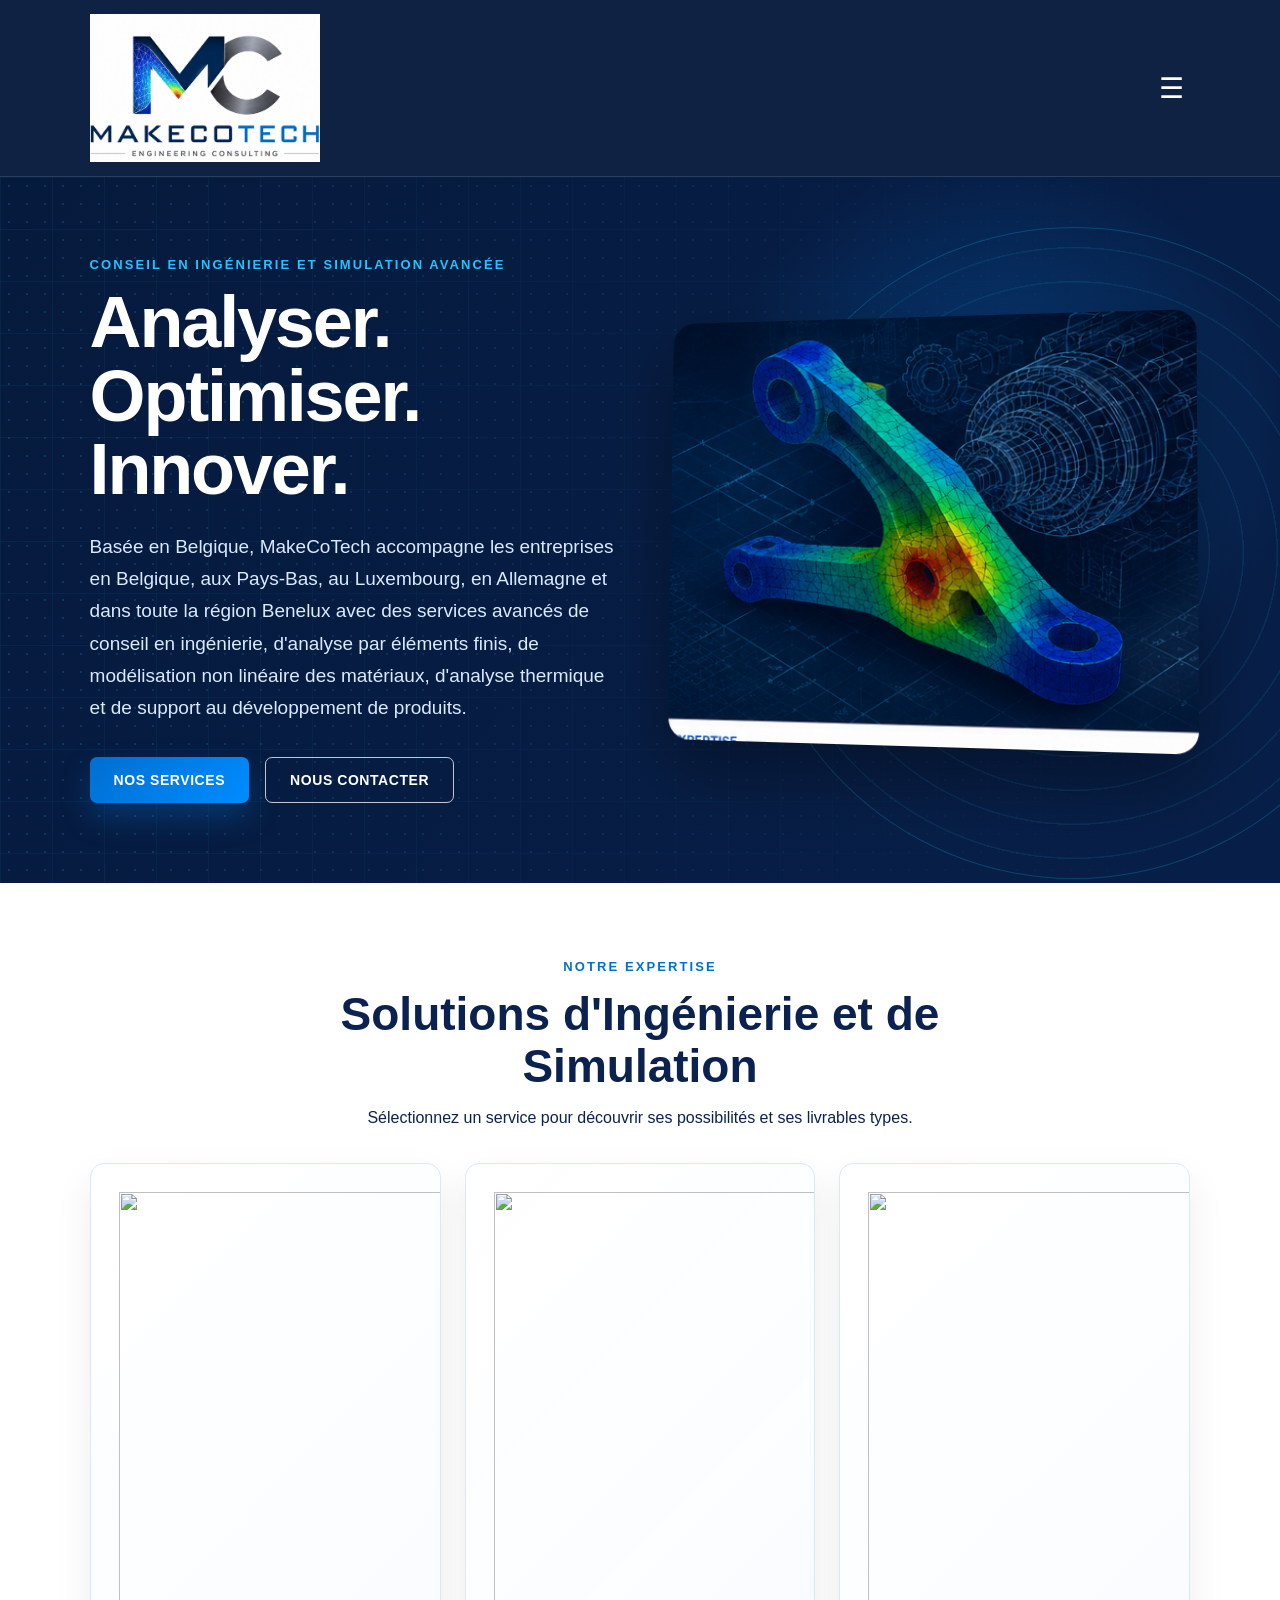
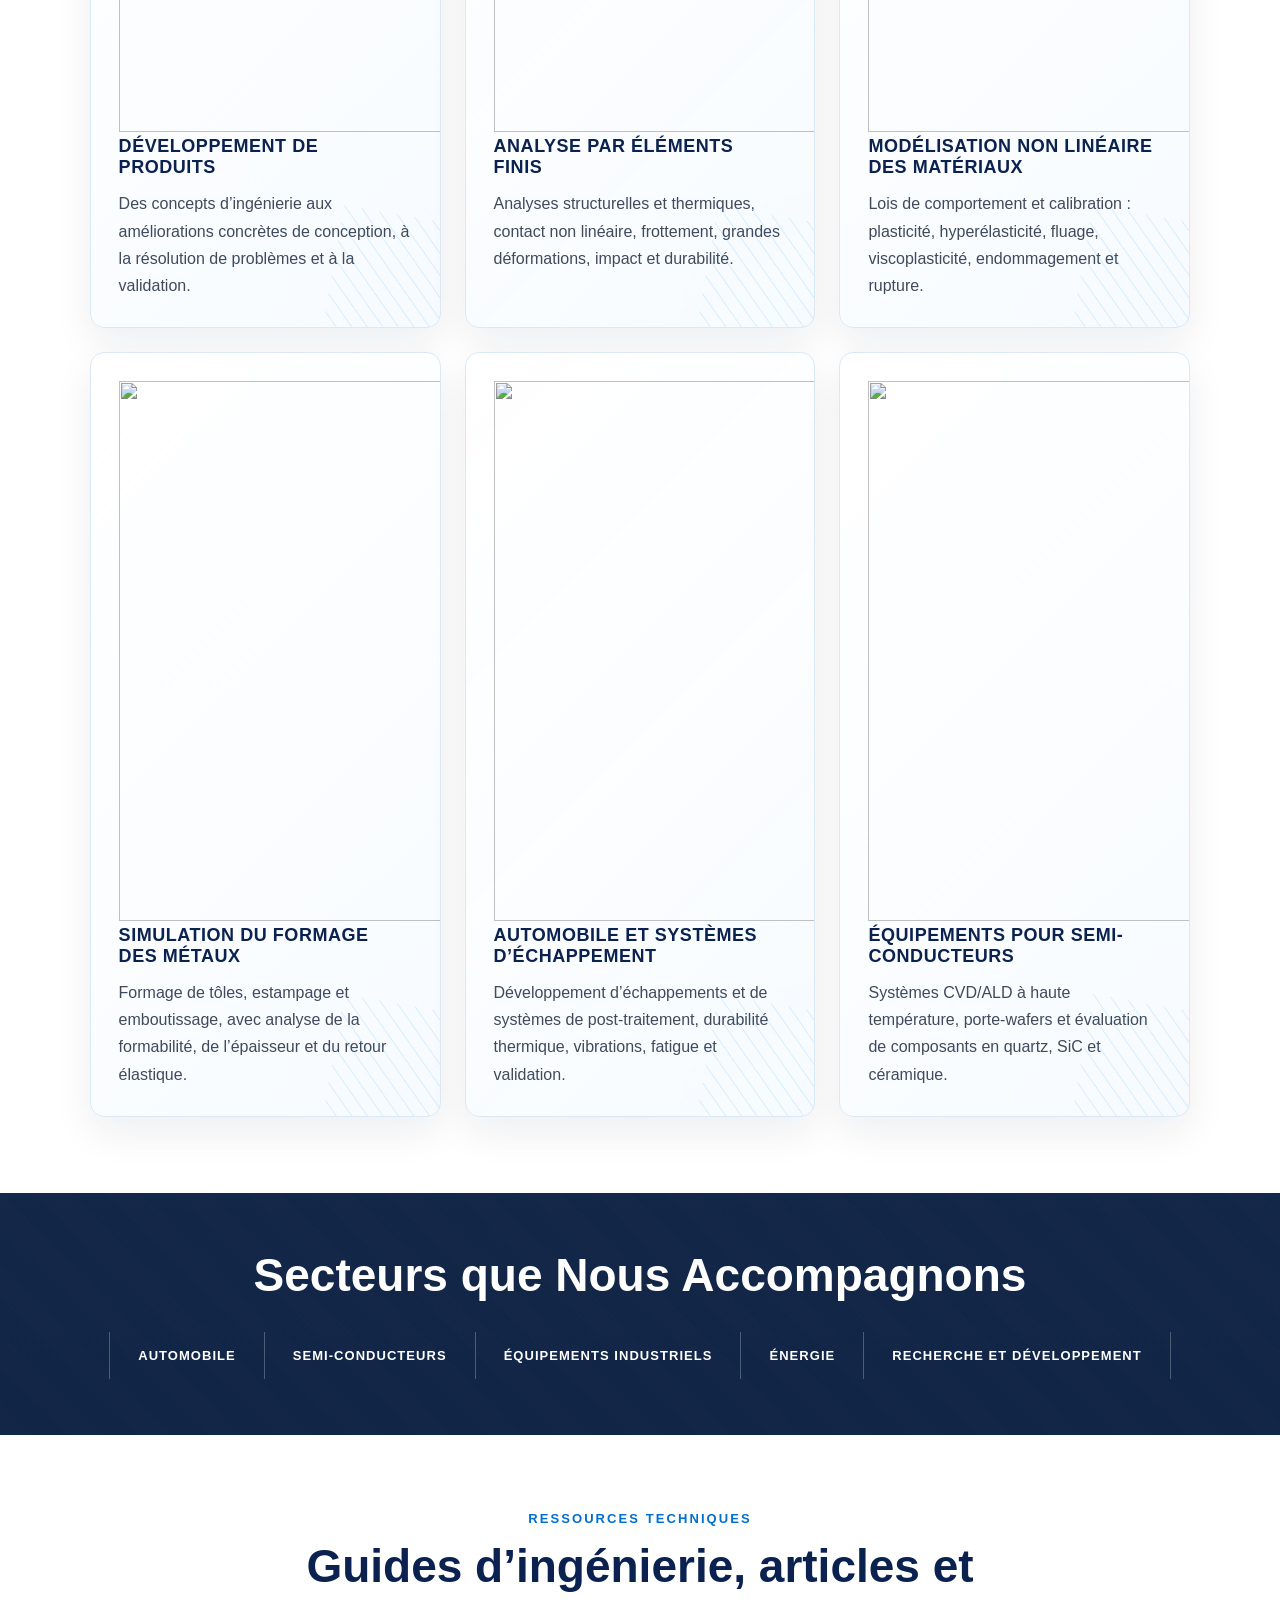
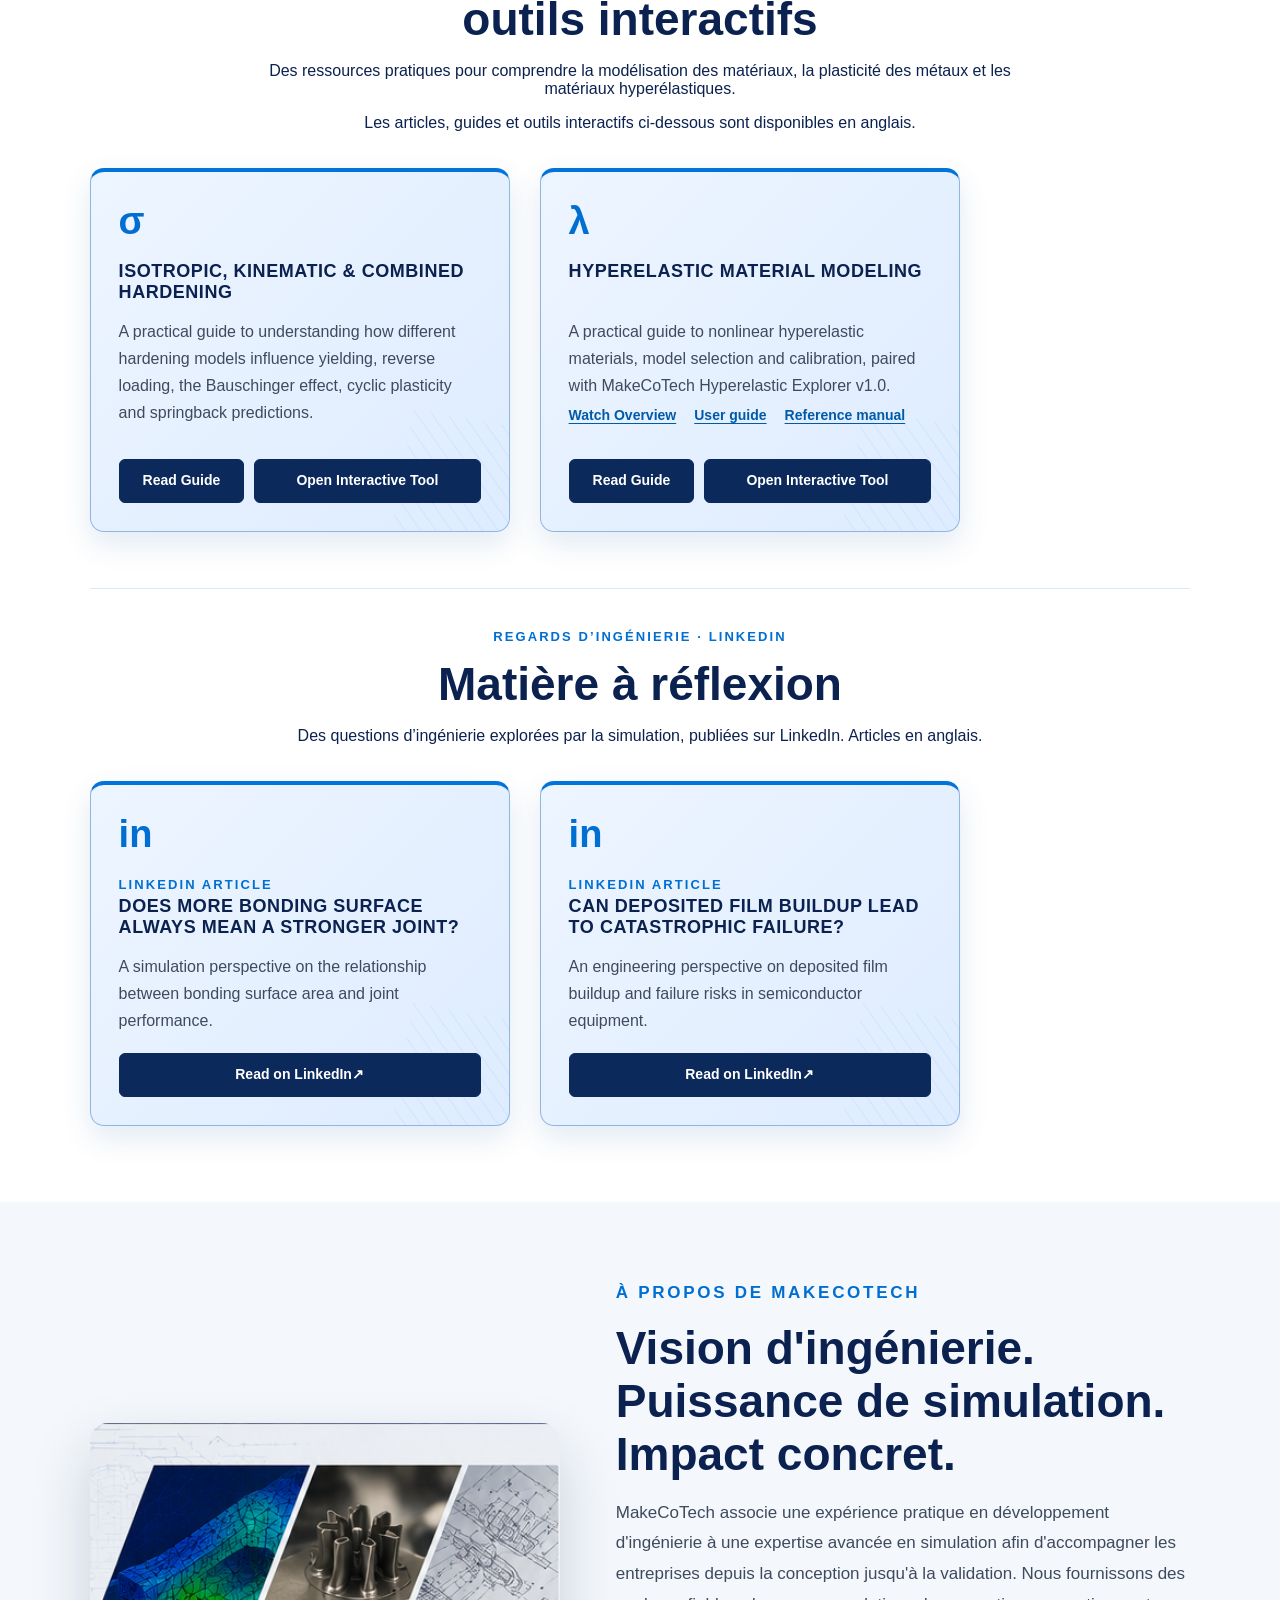
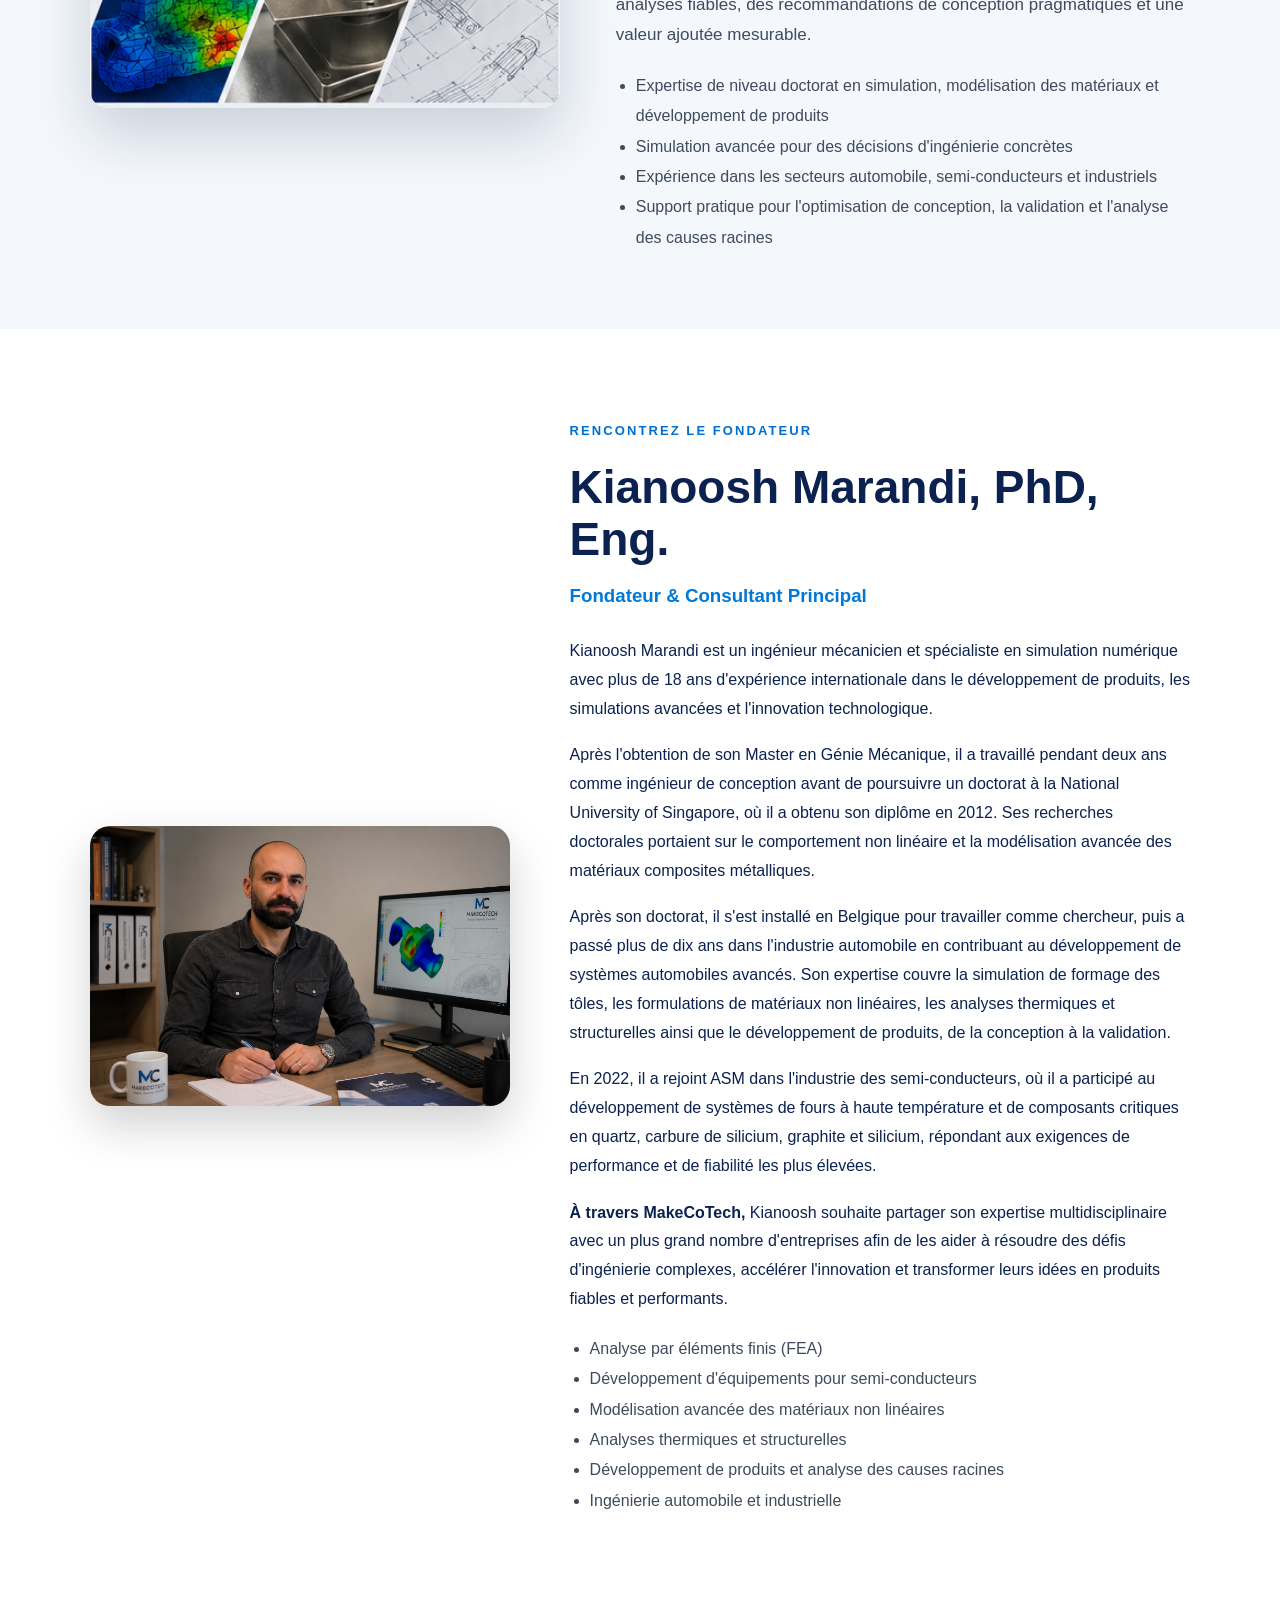
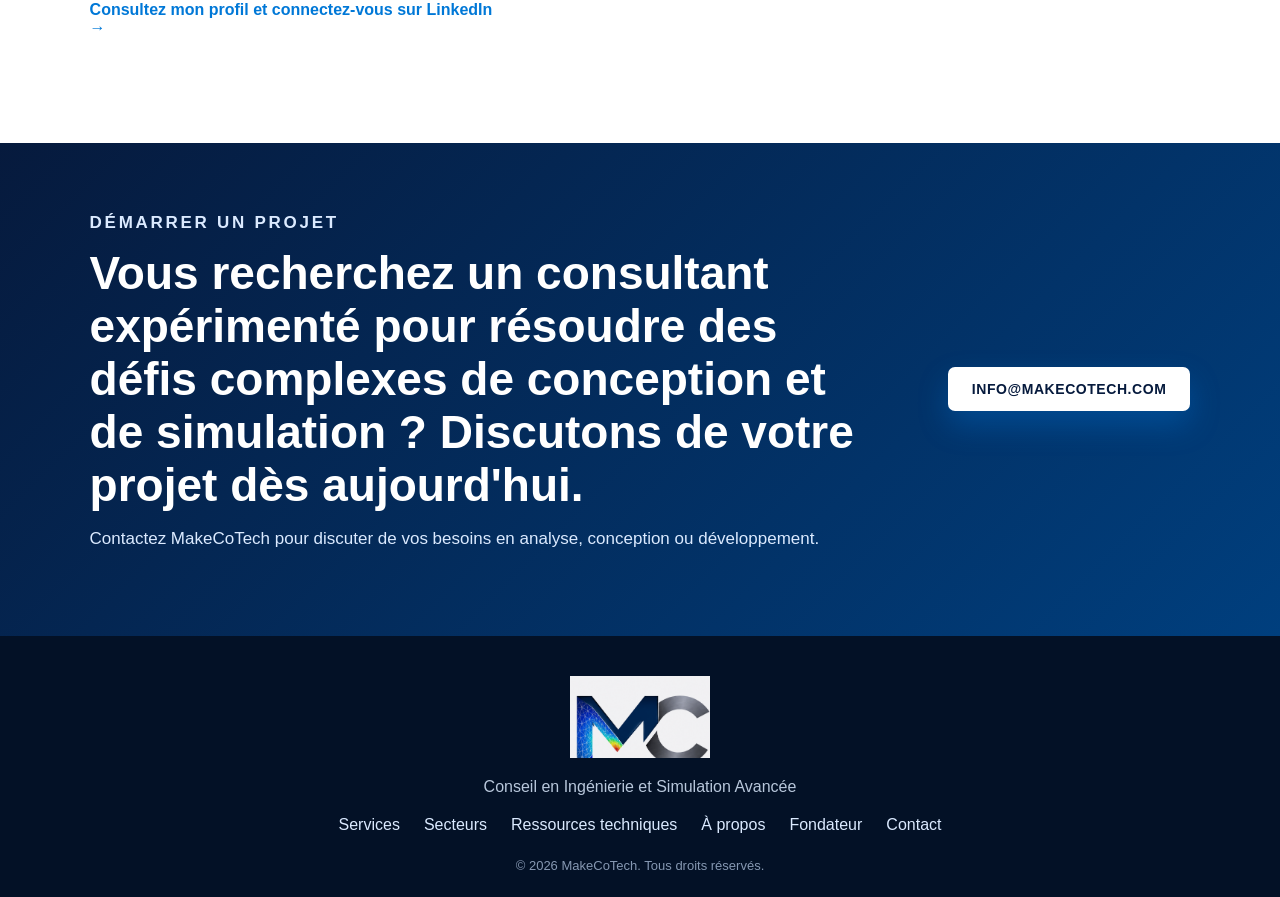
==== fr/index.html @ f218cc05 "Update print statement from 'Hello' to 'Goodbye'" ====
<!DOCTYPE html>
<html lang="fr">
<head>
<!-- Google tag (gtag.js) -->
<script async src="https://www.googletagmanager.com/gtag/js?id=G-91WPDSWXXL"></script>
<script>
  window.dataLayer = window.dataLayer || [];
  function gtag(){dataLayer.push(arguments);}
  gtag('js', new Date());

  gtag('config', 'G-91WPDSWXXL');
</script>  
<meta charset="utf-8"/>
<meta content="width=device-width, initial-scale=1.0" name="viewport"/>
<title>MakeCoTech | Conseil en Ingénierie et Simulation Avancée</title>
<meta content="MakeCoTech fournit des services de conseil en ingénierie, d'analyse par éléments finis, de modélisation non linéaire des matériaux, de simulation de formage des métaux, de développement de systèmes automobiles et d'ingénierie d'équipements pour semi-conducteurs." name="description"/>
<link href="../style.css?v=20261001-services1" rel="stylesheet"/>
<link rel="canonical" href="https://www.makecotech.com/fr/"/>
<link rel="alternate" hreflang="en" href="https://www.makecotech.com/"/>
<link rel="alternate" hreflang="fr" href="https://www.makecotech.com/fr/"/>
<link rel="alternate" hreflang="x-default" href="https://www.makecotech.com/"/>
<style>
/* Keep the longer French navigation comfortable on smaller screens. */
@media (max-width: 1280px) {
  .menu-toggle { display: block; }
  .nav {
    display: none;
    position: absolute;
    left: 0;
    right: 0;
    top: 100%;
    padding: 20px 7%;
    flex-direction: column;
    align-items: flex-start;
    background: var(--navy);
  }
  .nav.open { display: flex; }
}
</style>
<script defer src="../assets/js/service-cards.js"></script>
</head>

<body>
<header class="site-header">
<a aria-label="Accueil MakeCoTech" class="brand" href="#home">
<img alt="Logo MakeCoTech" src="../makecotech_logo.png"/>
</a>

<button aria-label="Ouvrir le menu" class="menu-toggle">☰</button>

<nav class="nav">
<a href="#home">Accueil</a>
<a href="#services">Services</a>
<a href="#industries">Secteurs</a>
<a href="#resources">Ressources techniques</a>
   
<a href="#about">À propos</a>
<a href="#fondateur">Fondateur</a>
<a href="#contact">Contact</a>

<select class="language-switcher" onchange="window.location.href=this.value">
<option value="/">BE-EN</option>
<option value="/fr/" selected>BE-FR</option>
</select>
</nav>
</header>

<main id="home">
<section class="hero">
<div class="hero-grid">
<div class="hero-text">
<p class="eyebrow">Conseil en Ingénierie et Simulation Avancée</p>
<h1>Analyser. Optimiser. Innover.</h1>

<p class="lead">
Basée en Belgique, MakeCoTech accompagne les entreprises en Belgique,
aux Pays-Bas, au Luxembourg, en Allemagne et dans toute la région
Benelux avec des services avancés de conseil en ingénierie,
d'analyse par éléments finis, de modélisation non linéaire des
matériaux, d'analyse thermique et de support au développement de produits.
</p>

<div class="hero-actions">
<a class="btn primary" href="#services">Nos Services</a>
<a class="btn secondary" href="#contact">Nous Contacter</a>
</div>
</div>

<div aria-hidden="true" class="hero-visual">
<img alt="Visualisation de simulation par éléments finis" src="../hero_simulation.png"/>
</div>
</div>
</section>

<section class="section services" id="services">
<div class="section-title">
<p class="eyebrow blue">Notre Expertise</p>
<h2>Solutions d'Ingénierie et de Simulation</h2>
<p class="service-section-intro">Sélectionnez un service pour découvrir ses possibilités et ses livrables types.</p>
</div>

<div class="cards">
<article class="card service-card">
<div class="service-card-media"><img src="../assets/services/product.webp" alt="" width="960" height="540" loading="lazy" decoding="async"/></div>
<h3>Développement de produits</h3>
<p>Des concepts d’ingénierie aux améliorations concrètes de conception, à la résolution de problèmes et à la validation.</p>
<button class="service-details-trigger" type="button" aria-haspopup="dialog" aria-controls="service-product-details" aria-label="En savoir plus: Développement de produits" data-service-dialog="service-product-details" hidden>En savoir plus <span aria-hidden="true">↗</span></button>
</article>

<article class="card service-card">
<div class="service-card-media"><img src="../assets/services/fea.webp" alt="" width="960" height="540" loading="lazy" decoding="async"/></div>
<h3>Analyse par éléments finis</h3>
<p>Analyses structurelles et thermiques, contact non linéaire, frottement, grandes déformations, impact et durabilité.</p>
<button class="service-details-trigger" type="button" aria-haspopup="dialog" aria-controls="service-fea-details" aria-label="En savoir plus: Analyse par éléments finis" data-service-dialog="service-fea-details" hidden>En savoir plus <span aria-hidden="true">↗</span></button>
</article>

<article class="card service-card">
<div class="service-card-media"><img src="../assets/services/materials.webp" alt="" width="960" height="540" loading="lazy" decoding="async"/></div>
<h3>Modélisation non linéaire des matériaux</h3>
<p>Lois de comportement et calibration : plasticité, hyperélasticité, fluage, viscoplasticité, endommagement et rupture.</p>
<button class="service-details-trigger" type="button" aria-haspopup="dialog" aria-controls="service-materials-details" aria-label="En savoir plus: Modélisation non linéaire des matériaux" data-service-dialog="service-materials-details" hidden>En savoir plus <span aria-hidden="true">↗</span></button>
</article>

<article class="card service-card">
<div class="service-card-media"><img src="../assets/services/forming.webp" alt="" width="960" height="540" loading="lazy" decoding="async"/></div>
<h3>Simulation du formage des métaux</h3>
<p>Formage de tôles, estampage et emboutissage, avec analyse de la formabilité, de l’épaisseur et du retour élastique.</p>
<button class="service-details-trigger" type="button" aria-haspopup="dialog" aria-controls="service-forming-details" aria-label="En savoir plus: Simulation du formage des métaux" data-service-dialog="service-forming-details" hidden>En savoir plus <span aria-hidden="true">↗</span></button>
</article>

<article class="card service-card">
<div class="service-card-media"><img src="../assets/services/automotive.webp" alt="" width="960" height="540" loading="lazy" decoding="async"/></div>
<h3>Automobile et systèmes d’échappement</h3>
<p>Développement d’échappements et de systèmes de post-traitement, durabilité thermique, vibrations, fatigue et validation.</p>
<button class="service-details-trigger" type="button" aria-haspopup="dialog" aria-controls="service-automotive-details" aria-label="En savoir plus: Automobile et systèmes d’échappement" data-service-dialog="service-automotive-details" hidden>En savoir plus <span aria-hidden="true">↗</span></button>
</article>

<article class="card service-card">
<div class="service-card-media"><img src="../assets/services/semiconductor.webp" alt="" width="960" height="540" loading="lazy" decoding="async"/></div>
<h3>Équipements pour semi-conducteurs</h3>
<p>Systèmes CVD/ALD à haute température, porte-wafers et évaluation de composants en quartz, SiC et céramique.</p>
<button class="service-details-trigger" type="button" aria-haspopup="dialog" aria-controls="service-semiconductor-details" aria-label="En savoir plus: Équipements pour semi-conducteurs" data-service-dialog="service-semiconductor-details" hidden>En savoir plus <span aria-hidden="true">↗</span></button>
</article>
</div>
</section>

<section class="industries-band" id="industries">
<h2>Secteurs que Nous Accompagnons</h2>
<div class="industry-list">
<span>Automobile</span>
<span>Semi-conducteurs</span>
<span>Équipements Industriels</span>
<span>Énergie</span>
<span>Recherche et Développement</span>
</div>
</section>

<section class="section resources" id="resources">
<div class="section-title">
<p class="eyebrow blue">Ressources techniques</p>
<h2>Guides d’ingénierie, articles et outils interactifs</h2>
<p>Des ressources pratiques pour comprendre la modélisation des matériaux,
la plasticité des métaux et les matériaux hyperélastiques.</p>
<p>Les articles, guides et outils interactifs ci-dessous sont disponibles en anglais.</p>
</div>

<div class="cards">
<article class="card resource-publication" lang="en">
<div class="icon" aria-hidden="true">σ</div>
<h3><a href="../plasticity-hardening.html" hreflang="en">Isotropic, Kinematic &amp; Combined Hardening</a></h3>
<p>A practical guide to understanding how different hardening models influence yielding, reverse loading, the Bauschinger effect, cyclic plasticity and springback predictions.</p>
<div class="resource-publication-links">
<a href="../plasticity-hardening.html" hreflang="en">Read Guide</a>
<a href="../plasticity-hardening.html#appContainer" hreflang="en">Open Interactive Tool</a>
</div>
</article>

<article class="card resource-publication" lang="en">
<div class="icon" aria-hidden="true">λ</div>
<h3><a href="../hyperelastic-material-modeling.html" hreflang="en">Hyperelastic Material Modeling</a></h3>
<p>A practical guide to nonlinear hyperelastic materials, model selection and calibration, paired with MakeCoTech Hyperelastic Explorer v1.0.</p>
<div class="resource-publication-docs">
<a href="../hyperelastic-material-modeling.html#video-overview" hreflang="en">Watch Overview</a>
<a href="../hyperelastic-explorer-help.html" hreflang="en">User guide</a>
<a href="../hyperelastic-explorer-reference-manual-v1.0.html" hreflang="en">Reference manual</a>
</div>
<div class="resource-publication-links">
<a href="../hyperelastic-material-modeling.html" hreflang="en">Read Guide</a>
<a href="../MakeCoTech_Hyperelastic_Explorer_v1.0.html" hreflang="en">Open Interactive Tool</a>
</div>
</article>
</div>


<section class="linkedin-articles" aria-labelledby="linkedin-articles-title" style="margin-top:56px;padding-top:40px;border-top:1px solid var(--border)">
<div class="section-title">
<p class="eyebrow blue">Regards d’ingénierie · LinkedIn</p>
<h2 id="linkedin-articles-title">Matière à réflexion</h2>
<p>Des questions d’ingénierie explorées par la simulation, publiées sur LinkedIn. Articles en anglais.</p>
</div>
<div class="cards">
<article class="card resource-publication" lang="en">
<div class="icon" aria-hidden="true">in</div>
<p class="eyebrow blue">LinkedIn article</p>
<h3><a href="https://www.linkedin.com/pulse/does-more-bonding-surface-always-mean-stronger-joint-makecotech-mbqne/" target="_blank" rel="noopener noreferrer" hreflang="en">Does More Bonding Surface Always Mean a Stronger Joint?</a></h3>
<p>A simulation perspective on the relationship between bonding surface area and joint performance.</p>
<div class="resource-publication-links" style="grid-template-columns:1fr">
<a href="https://www.linkedin.com/pulse/does-more-bonding-surface-always-mean-stronger-joint-makecotech-mbqne/" target="_blank" rel="noopener noreferrer" hreflang="en">Read on LinkedIn <span aria-hidden="true">↗</span></a>
</div>
</article>
<article class="card resource-publication" lang="en">
<div class="icon" aria-hidden="true">in</div>
<p class="eyebrow blue">LinkedIn article</p>
<h3><a href="https://www.linkedin.com/pulse/can-deposited-film-buildup-lead-catastrophic-failure-semiconductor-i4pye/" target="_blank" rel="noopener noreferrer" hreflang="en">Can Deposited Film Buildup Lead to Catastrophic Failure?</a></h3>
<p>An engineering perspective on deposited film buildup and failure risks in semiconductor equipment.</p>
<div class="resource-publication-links" style="grid-template-columns:1fr">
<a href="https://www.linkedin.com/pulse/can-deposited-film-buildup-lead-catastrophic-failure-semiconductor-i4pye/" target="_blank" rel="noopener noreferrer" hreflang="en">Read on LinkedIn <span aria-hidden="true">↗</span></a>
</div>
</article>
</div>
</section>
</section>

    
<section class="section about" id="about">
<div class="about-image">
<img alt="Image d'ingénierie, simulation et développement" src="../about_engineering.png"/>
</div>

<div class="about-text">
<p class="eyebrow blue">À propos de MakeCoTech</p>
<h2>Vision d'ingénierie. Puissance de simulation. Impact concret.</h2>

<p>
MakeCoTech associe une expérience pratique en développement d'ingénierie
à une expertise avancée en simulation afin d'accompagner les entreprises
depuis la conception jusqu'à la validation. Nous fournissons des analyses fiables,
des recommandations de conception pragmatiques et une valeur ajoutée mesurable.
</p>

<ul>
<li>Expertise de niveau doctorat en simulation, modélisation des matériaux et développement de produits</li>
<li>Simulation avancée pour des décisions d'ingénierie concrètes</li>
<li>Expérience dans les secteurs automobile, semi-conducteurs et industriels</li>
<li>Support pratique pour l'optimisation de conception, la validation et l'analyse des causes racines</li>
</ul>
</div>
</section>
<section class="section founder-section" id="fondateur">

<div class="founder-image">
    <img src="../founder_kianoosh.png"
         alt="Kianoosh Marandi, PhD, Eng. - Fondateur de MakeCoTech">
</div>

<div class="founder-text">
    <p class="eyebrow blue">Rencontrez le fondateur</p>

    <h2>Kianoosh Marandi, PhD, Eng.</h2>

    <h3>Fondateur &amp; Consultant Principal</h3>

    <p>
        Kianoosh Marandi est un ingénieur mécanicien et spécialiste en simulation
        numérique avec plus de 18 ans d'expérience internationale dans le
        développement de produits, les simulations avancées et l'innovation
        technologique.
    </p>

    <p>
        Après l'obtention de son Master en Génie Mécanique, il a travaillé pendant
        deux ans comme ingénieur de conception avant de poursuivre un doctorat à la
        National University of Singapore, où il a obtenu son diplôme en 2012.
        Ses recherches doctorales portaient sur le comportement non linéaire et
        la modélisation avancée des matériaux composites métalliques.
    </p>

    <p>
        Après son doctorat, il s'est installé en Belgique pour travailler comme
        chercheur, puis a passé plus de dix ans dans l'industrie automobile en
        contribuant au développement de systèmes automobiles avancés. Son expertise
        couvre la simulation de formage des tôles, les formulations de matériaux
        non linéaires, les analyses thermiques et structurelles ainsi que le
        développement de produits, de la conception à la validation.
    </p>

    <p>
        En 2022, il a rejoint ASM dans l'industrie des semi-conducteurs, où il a
        participé au développement de systèmes de fours à haute température et de
        composants critiques en quartz, carbure de silicium, graphite et silicium,
        répondant aux exigences de performance et de fiabilité les plus élevées.
    </p>

    <p>
         <strong>À travers MakeCoTech,</strong> Kianoosh souhaite partager son expertise
        multidisciplinaire avec un plus grand nombre d'entreprises afin de les aider
        à résoudre des défis d'ingénierie complexes, accélérer l'innovation et
        transformer leurs idées en produits fiables et performants.
    </p>

    <ul>
        <li>Analyse par éléments finis (FEA)</li>
        <li>Développement d'équipements pour semi-conducteurs</li>
        <li>Modélisation avancée des matériaux non linéaires</li>
        <li>Analyses thermiques et structurelles</li>
        <li>Développement de produits et analyse des causes racines</li>
        <li>Ingénierie automobile et industrielle</li>
    </ul>

</div>
<p class="founder-linkedin">
  <a href="https://www.linkedin.com/in/kianooshmarandi"
     target="_blank"
     rel="noopener noreferrer">
    Consultez mon profil et connectez-vous sur LinkedIn  →
  </a>
</p>
</section>
<section class="contact-section" id="contact">
<div>
<p class="eyebrow">Démarrer un Projet</p>
<h2>Vous recherchez un consultant expérimenté pour résoudre des défis complexes de conception et de simulation ? Discutons de votre projet dès aujourd'hui.</h2>
<p>Contactez MakeCoTech pour discuter de vos besoins en analyse, conception ou développement.</p>
</div>

<a class="btn primary light" href="mailto:info@makecotech.com">info@makecotech.com</a>
</section>
</main>

<footer class="footer">
<div class="footer-brand">
<img alt="Icône MC MakeCoTech" src="../makecotech_mc_icon.png"/>
<p>Conseil en Ingénierie et Simulation Avancée</p>
</div>

<div class="footer-links">
<a href="#services">Services</a>
<a href="#industries">Secteurs</a>
<a href="#resources">Ressources techniques</a>
   
<a href="#about">À propos</a>
<a href="#fondateur">Fondateur</a>
<a href="#contact">Contact</a>
</div>

<p class="copyright">© 2026 MakeCoTech. Tous droits réservés.</p>
</footer>

<script>
const toggle = document.querySelector('.menu-toggle');
const nav = document.querySelector('.nav');
toggle.addEventListener('click', () => nav.classList.toggle('open'));
</script>


<!-- Service details -->
<dialog class="service-dialog" id="service-product-details" aria-labelledby="service-product-details-title" aria-describedby="service-product-details-overview">
<div class="service-dialog-media">
<img src="../assets/services/product.webp" alt="Prototype mécanique usiné et instruments de mesure sur un établi d’ingénierie." width="960" height="540" loading="lazy" decoding="async"/>
<button class="service-dialog-close" type="button" aria-label="Fermer les détails du service" data-service-close><span aria-hidden="true">×</span></button>
</div>
<div class="service-dialog-content">
<p class="service-dialog-eyebrow">Conseil en ingénierie et simulation</p>
<h2 id="service-product-details-title">Développement de produits</h2>
<p class="service-dialog-overview" id="service-product-details-overview">Transformer une exigence technique ou un problème de produit en une démarche d’ingénierie claire, appuyée par les calculs, la simulation et une expérience pratique de la conception.</p>
<div class="service-dialog-columns">
<section class="service-capabilities"><h3>Comment nous pouvons vous aider</h3><ul><li>Développement de concepts, exigences et compromis de conception.</li><li>Choix de géométrie et de matériaux selon la performance, la masse et la fabricabilité.</li><li>Résolution de problèmes mécaniques ou thermiques et analyse des causes racines.</li><li>Vérification de conception et préparation d’activités de validation ciblées.</li></ul></section>
<aside class="service-deliverables"><h3>Livrables types</h3><ul><li>Options de conception et recommandations claires.</li><li>Calculs justificatifs et résultats de simulation.</li><li>Plan pratique de vérification et de validation.</li></ul></aside>
</div>
<div class="service-dialog-footer"><p>Discutons de votre application, de vos contraintes et de vos besoins de validation.</p><a class="btn primary" href="mailto:info@makecotech.com?subject=Demande%20MakeCoTech%20%3A%20D%C3%A9veloppement%20de%20produits">Discuter de votre projet <span aria-hidden="true">↗</span></a></div>
</div>
</dialog>

<dialog class="service-dialog" id="service-fea-details" aria-labelledby="service-fea-details-title" aria-describedby="service-fea-details-overview">
<div class="service-dialog-media">
<img src="../assets/services/fea.webp" alt="Illustration d’un maillage par éléments finis et de contours sur un assemblage métallique." width="960" height="540" loading="lazy" decoding="async"/>
<button class="service-dialog-close" type="button" aria-label="Fermer les détails du service" data-service-close><span aria-hidden="true">×</span></button>
</div>
<div class="service-dialog-content">
<p class="service-dialog-eyebrow">Conseil en ingénierie et simulation</p>
<h2 id="service-fea-details-title">Analyse par éléments finis</h2>
<p class="service-dialog-overview" id="service-fea-details-overview">Comprendre la réponse d’un composant ou d’un assemblage à ses charges et à ses conditions de fonctionnement, afin d’appuyer les décisions de conception et de validation.</p>
<div class="service-dialog-columns">
<section class="service-capabilities"><h3>Comment nous pouvons vous aider</h3><ul><li>Analyses structurelles, flambage, modes propres, vibrations et fatigue.</li><li>Comportement thermique et thermo-mécanique en régime permanent ou transitoire.</li><li>Contact non linéaire, frottement, glissement et grandes déformations.</li><li>Impact et chargements dynamiques transitoires, avec des hypothèses adaptées aux matériaux et au contact.</li><li>Études de sensibilité, interprétation des zones critiques et comparaison avec les essais.</li></ul></section>
<aside class="service-deliverables"><h3>Livrables types</h3><ul><li>Modèle documenté avec les charges et les hypothèses de modélisation.</li><li>Évaluation des contraintes, déformations, températures et grandeurs pertinentes.</li><li>Recommandations d’ingénierie et stratégie de validation ciblée.</li></ul></aside>
</div>
<div class="service-dialog-footer"><p>Discutons de votre application, de vos contraintes et de vos besoins de validation.</p><a class="btn primary" href="mailto:info@makecotech.com?subject=Demande%20MakeCoTech%20%3A%20Analyse%20par%20%C3%A9l%C3%A9ments%20finis">Discuter de votre projet <span aria-hidden="true">↗</span></a></div>
</div>
</dialog>

<dialog class="service-dialog" id="service-materials-details" aria-labelledby="service-materials-details-title" aria-describedby="service-materials-details-overview">
<div class="service-dialog-media">
<img src="../assets/services/materials.webp" alt="Éprouvette en caoutchouc dans un dispositif d’essai de traction." width="960" height="540" loading="lazy" decoding="async"/>
<button class="service-dialog-close" type="button" aria-label="Fermer les détails du service" data-service-close><span aria-hidden="true">×</span></button>
</div>
<div class="service-dialog-content">
<p class="service-dialog-eyebrow">Conseil en ingénierie et simulation</p>
<h2 id="service-materials-details-title">Modélisation non linéaire des matériaux</h2>
<p class="service-dialog-overview" id="service-materials-details-overview">Choisir et calibrer un comportement matériau adapté aux charges, aux températures, aux niveaux de déformation et aux échelles de temps de votre application.</p>
<div class="service-dialog-columns">
<section class="service-capabilities"><h3>Comment nous pouvons vous aider</h3><ul><li>Comportement élastoplastique avec écrouissage isotrope, cinématique ou combiné.</li><li>Modèles hyperélastiques pour les élastomères et les mousses, avec prise en compte de la compressibilité.</li><li>Comportement dépendant du temps : fluage, relaxation et viscoplasticité.</li><li>Modélisation de l’endommagement et de la rupture, avec attention à la calibration et aux limites des modèles.</li><li>Formulations spécifiques et vérification par comparaison avec les essais matériaux.</li></ul></section>
<aside class="service-deliverables"><h3>Livrables types</h3><ul><li>Choix justifié du modèle matériau.</li><li>Paramètres calibrés et comparaison avec les essais disponibles.</li><li>Hypothèses, domaine d’application et vérifications documentés.</li></ul></aside>
</div>
<div class="service-dialog-footer"><p>Discutons de votre application, de vos contraintes et de vos besoins de validation.</p><a class="btn primary" href="mailto:info@makecotech.com?subject=Demande%20MakeCoTech%20%3A%20Mod%C3%A9lisation%20non%20lin%C3%A9aire%20des%20mat%C3%A9riaux">Discuter de votre projet <span aria-hidden="true">↗</span></a></div>
</div>
</dialog>

<dialog class="service-dialog" id="service-forming-details" aria-labelledby="service-forming-details-title" aria-describedby="service-forming-details-overview">
<div class="service-dialog-media">
<img src="../assets/services/forming.webp" alt="Poinçon et matrice en acier formant une pièce en tôle." width="960" height="540" loading="lazy" decoding="async"/>
<button class="service-dialog-close" type="button" aria-label="Fermer les détails du service" data-service-close><span aria-hidden="true">×</span></button>
</div>
<div class="service-dialog-content">
<p class="service-dialog-eyebrow">Conseil en ingénierie et simulation</p>
<h2 id="service-forming-details-title">Simulation du formage des métaux</h2>
<p class="service-dialog-overview" id="service-forming-details-overview">Explorer l’influence du comportement matériau, de l’outillage et des conditions de procédé sur le formage et sur la géométrie finale d’une pièce en tôle.</p>
<div class="service-dialog-columns">
<section class="service-capabilities"><h3>Comment nous pouvons vous aider</h3><ul><li>Formage de tôles, estampage et emboutissage profond.</li><li>Répartition des déformations, amincissement et évaluation de la formabilité.</li><li>Retour élastique et contraintes résiduelles après déchargement.</li><li>Influence de l’anisotropie, du frottement, de l’outillage et des paramètres du procédé.</li></ul></section>
<aside class="service-deliverables"><h3>Livrables types</h3><ul><li>Identification des zones critiques du formage.</li><li>Évaluation des variations d’épaisseur et du retour élastique.</li><li>Recommandations d’amélioration de l’outillage ou du procédé.</li></ul></aside>
</div>
<div class="service-dialog-footer"><p>Discutons de votre application, de vos contraintes et de vos besoins de validation.</p><a class="btn primary" href="mailto:info@makecotech.com?subject=Demande%20MakeCoTech%20%3A%20Simulation%20du%20formage%20des%20m%C3%A9taux">Discuter de votre projet <span aria-hidden="true">↗</span></a></div>
</div>
</dialog>

<dialog class="service-dialog" id="service-automotive-details" aria-labelledby="service-automotive-details-title" aria-describedby="service-automotive-details-overview">
<div class="service-dialog-media">
<img src="../assets/services/automotive.webp" alt="Collecteur d’échappement et assemblage de post-traitement en acier inoxydable." width="960" height="540" loading="lazy" decoding="async"/>
<button class="service-dialog-close" type="button" aria-label="Fermer les détails du service" data-service-close><span aria-hidden="true">×</span></button>
</div>
<div class="service-dialog-content">
<p class="service-dialog-eyebrow">Conseil en ingénierie et simulation</p>
<h2 id="service-automotive-details-title">Automobile et systèmes d’échappement</h2>
<p class="service-dialog-overview" id="service-automotive-details-overview">Accompagner le développement et l’évaluation de composants automobiles et de systèmes d’échappement soumis à des conditions thermiques et mécaniques exigeantes.</p>
<div class="service-dialog-columns">
<section class="service-capabilities"><h3>Comment nous pouvons vous aider</h3><ul><li>Développement de composants d’échappement à haute température et de post-traitement.</li><li>Réponse thermique et thermo-mécanique pendant les cycles de fonctionnement.</li><li>Analyse des vibrations, de la fatigue et de la durabilité des composants, liaisons et supports.</li><li>Résolution de problèmes de conception, vérification et interprétation des résultats de validation.</li></ul></section>
<aside class="service-deliverables"><h3>Livrables types</h3><ul><li>Évaluation des cas de charge et des zones critiques.</li><li>Recommandations de conception pour la durabilité thermique et mécanique.</li><li>Support aux décisions de vérification et de validation.</li></ul></aside>
</div>
<div class="service-dialog-footer"><p>Discutons de votre application, de vos contraintes et de vos besoins de validation.</p><a class="btn primary" href="mailto:info@makecotech.com?subject=Demande%20MakeCoTech%20%3A%20Automobile%20et%20syst%C3%A8mes%20d%E2%80%99%C3%A9chappement">Discuter de votre projet <span aria-hidden="true">↗</span></a></div>
</div>
</dialog>

<dialog class="service-dialog" id="service-semiconductor-details" aria-labelledby="service-semiconductor-details-title" aria-describedby="service-semiconductor-details-overview">
<div class="service-dialog-media">
<img src="../assets/services/semiconductor.webp" alt="Porte-wafers en quartz et wafers de silicium dans un environnement d’équipements pour semi-conducteurs." width="960" height="540" loading="lazy" decoding="async"/>
<button class="service-dialog-close" type="button" aria-label="Fermer les détails du service" data-service-close><span aria-hidden="true">×</span></button>
</div>
<div class="service-dialog-content">
<p class="service-dialog-eyebrow">Conseil en ingénierie et simulation</p>
<h2 id="service-semiconductor-details-title">Équipements pour semi-conducteurs</h2>
<p class="service-dialog-overview" id="service-semiconductor-details-overview">Appliquer une expertise thermique, structurelle et matériau aux composants d’équipements pour semi-conducteurs dont la stabilité dimensionnelle et la durabilité sont essentielles en conditions de procédé exigeantes.</p>
<div class="service-dialog-columns">
<section class="service-capabilities"><h3>Comment nous pouvons vous aider</h3><ul><li>Systèmes de fours à haute température et composants d’équipements CVD/ALD.</li><li>Évaluation des déformations et contraintes dans les porte-wafers et leurs supports.</li><li>Comportement du quartz, du carbure de silicium et des céramiques sous charges thermiques et mécaniques.</li><li>Influence des gradients thermiques, des rampes et de l’accumulation de films déposés.</li><li>Analyse de défaillances et recommandations pratiques de conception ou de validation.</li></ul></section>
<aside class="service-deliverables"><h3>Livrables types</h3><ul><li>Évaluations thermiques et structurelles avec hypothèses explicites.</li><li>Analyse des mécanismes de défaillance possibles et des zones critiques.</li><li>Recommandations de conception, de choix matériau et de validation.</li></ul></aside>
</div>
<div class="service-dialog-footer"><p>Discutons de votre application, de vos contraintes et de vos besoins de validation.</p><a class="btn primary" href="mailto:info@makecotech.com?subject=Demande%20MakeCoTech%20%3A%20%C3%89quipements%20pour%20semi-conducteurs">Discuter de votre projet <span aria-hidden="true">↗</span></a></div>
</div>
</dialog>
</body>
</html>
---- style.css ----
:root {
  --navy: #061a3d;
  --navy-2: #092b63;
  --blue: #008cff;
  --cyan: #22c4ff;
  --silver: #7a8491;
  --light: #f4f8fc;
  --text: #0b214f;
  --muted: #5d6878;
  --border: #dbe8f6;
}

* { box-sizing: border-box; }
html { scroll-behavior: smooth; }
body {
  margin: 0;
  font-family: Arial, Helvetica, sans-serif;
  color: var(--text);
  background: #fff;
}

a { color: inherit; }

.site-header {
  position: sticky;
  top: 0;
  z-index: 10;
  display: flex;
  align-items: center;
  justify-content: space-between;
  padding: 14px 7%;
  background: rgba(6, 26, 61, 0.96);
  backdrop-filter: blur(8px);
  border-bottom: 1px solid rgba(255,255,255,0.12);
}

.brand img { width: 230px; max-width: 42vw; display: block; }
.nav { display: flex; gap: 28px; align-items: center; }
.nav a {
  color: white;
  text-decoration: none;
  text-transform: uppercase;
  font-size: 13px;
  font-weight: 700;
  letter-spacing: .08em;
}
.nav a:hover { color: var(--cyan); }
.menu-toggle { display: none; color: white; background: none; border: 0; font-size: 28px; }

.hero {
  position: relative;
  overflow: hidden;
  min-height: 620px;
  background:
    radial-gradient(circle at 78% 38%, rgba(0,140,255,.30), transparent 27%),
    linear-gradient(120deg, rgba(6,26,61,.98), rgba(7,31,73,.94)),
    var(--navy);
}

.hero::before {
  content: "";
  position: absolute;
  inset: 0;
  opacity: .26;
  background-image:
    linear-gradient(rgba(34,196,255,.24) 1px, transparent 1px),
    linear-gradient(90deg, rgba(34,196,255,.24) 1px, transparent 1px),
    radial-gradient(circle, rgba(34,196,255,.7) 1px, transparent 1px);
  background-size: 52px 52px, 52px 52px, 18px 18px;
  mask-image: linear-gradient(90deg, #000 0%, transparent 100%);
}

.hero::after {
  content: "";
  position: absolute;
  right: -120px;
  top: 50px;
  width: 650px;
  height: 650px;
  border: 1px solid rgba(34,196,255,.22);
  border-radius: 50%;
  background: repeating-radial-gradient(circle, transparent 0 32px, rgba(34,196,255,.10) 33px 34px);
}

.hero-grid {
  position: relative;
  z-index: 1;
  display: grid;
  grid-template-columns: 1fr 1fr;
  align-items: center;
  gap: 40px;
  min-height: 620px;
  padding: 80px 7%;
}
.hero-text { max-width: 620px; color: white; }
.eyebrow {
  margin: 0 0 14px;
  text-transform: uppercase;
  font-size: 13px;
  letter-spacing: .16em;
  font-weight: 800;
  color: var(--cyan);
}
.eyebrow.blue { color: #006fd1; }
.hero h1 {
  margin: 0;
  font-size: clamp(42px, 6vw, 72px);
  line-height: 1.02;
  letter-spacing: -.03em;
}
.lead {
  margin: 24px 0 0;
  font-size: 19px;
  line-height: 1.7;
  color: #dbeaff;
}
.hero-actions { display: flex; gap: 16px; margin-top: 32px; flex-wrap: wrap; }
.btn {
  display: inline-flex;
  align-items: center;
  justify-content: center;
  padding: 14px 24px;
  border-radius: 7px;
  text-decoration: none;
  font-weight: 800;
  text-transform: uppercase;
  letter-spacing: .04em;
  font-size: 14px;
}
.btn.primary { background: linear-gradient(135deg, #006fd1, #008cff); color: white; box-shadow: 0 14px 30px rgba(0,140,255,.25); }
.btn.secondary { border: 1px solid rgba(255,255,255,.75); color: white; }
.btn.light { background: white; color: var(--navy); }
.hero-visual {
  position: relative;
  border-radius: 22px;
  overflow: hidden;
  box-shadow: 0 30px 70px rgba(0,0,0,.35);
  transform: perspective(900px) rotateY(-7deg) rotateX(2deg);
}
.hero-visual img { width: 100%; height: 430px; object-fit: cover; display: block; }

.section { padding: 76px 7%; }
.section-title { text-align: center; max-width: 760px; margin: 0 auto 36px; }
.section h2, .industries-band h2, .contact-section h2 {
  margin: 0;
  font-size: clamp(30px, 4vw, 46px);
  line-height: 1.15;
  color: var(--text);
}
.cards { display: grid; grid-template-columns: repeat(3, 1fr); gap: 24px; }
.card {
  position: relative;
  min-height: 210px;
  padding: 28px;
  border: 1px solid var(--border);
  border-radius: 14px;
  background:
    linear-gradient(135deg, rgba(255,255,255,.98), rgba(247,251,255,.96)),
    radial-gradient(circle at 100% 100%, rgba(0,140,255,.12), transparent 30%);
  box-shadow: 0 16px 38px rgba(6,26,61,.07);
  overflow: hidden;
}
.card::after {
  content: "";
  position: absolute;
  right: -40px;
  bottom: -40px;
  width: 150px;
  height: 150px;
  opacity: .18;
  background-image: linear-gradient(45deg, transparent 48%, #008cff 49% 51%, transparent 52%);
  background-size: 18px 18px;
  transform: rotate(10deg);
}
.icon { font-size: 38px; color: #006fd1; font-weight: 800; margin-bottom: 18px; }
.card h3 { margin: 0 0 12px; font-size: 18px; text-transform: uppercase; letter-spacing: .03em; }
.card p { margin: 0; color: #3f4a5d; line-height: 1.7; }

.industries-band {
  padding: 56px 7%;
  text-align: center;
  color: white;
  background:
    linear-gradient(rgba(6,26,61,.94), rgba(6,26,61,.95)),
    linear-gradient(45deg, rgba(0,140,255,.14) 25%, transparent 25% 50%, rgba(0,140,255,.14) 50% 75%, transparent 75%);
  background-size: auto, 70px 70px;
}
.industries-band h2 { color: white; margin-bottom: 30px; }
.industry-list { display: flex; justify-content: center; gap: 0; flex-wrap: wrap; }
.industry-list span {
  padding: 16px 28px;
  border-left: 1px solid rgba(255,255,255,.25);
  text-transform: uppercase;
  font-size: 13px;
  font-weight: 800;
  letter-spacing: .08em;
}
.industry-list span:last-child { border-right: 1px solid rgba(255,255,255,.25); }

.about { display: grid; grid-template-columns: .9fr 1.1fr; gap: 56px; align-items: center; background: var(--light); }
.about-image img { width: 100%; border-radius: 18px; box-shadow: 0 26px 60px rgba(6,26,61,.18); display: block; }
.about-text p { color: #3f4a5d; line-height: 1.8; font-size: 17px; }
ul { margin: 20px 0 0; padding-left: 20px; color: #3f4a5d; line-height: 1.9; }

.contact-section {
  display: flex;
  justify-content: space-between;
  align-items: center;
  gap: 30px;
  padding: 70px 7%;
  color: white;
  background: linear-gradient(135deg, var(--navy), #003f7e);
}
.contact-section h2 { color: white; max-width: 780px; }
.contact-section p { color: #dbeaff; font-size: 17px; }

.footer {
  padding: 40px 7% 24px;
  background: #031126;
  color: white;
  text-align: center;
}
.footer-brand img { width: 140px; opacity: .95; }
.footer-brand p { color: #b8c7db; }
.footer-links { display: flex; justify-content: center; gap: 24px; margin: 20px 0; flex-wrap: wrap; }
.footer-links a { color: #dbeaff; text-decoration: none; }
.copyright { color: #8698b2; font-size: 13px; margin: 24px 0 0; }

@media (max-width: 920px) {
  .menu-toggle { display: block; }
  .nav {
    display: none;
    position: absolute;
    left: 0;
    right: 0;
    top: 100%;
    padding: 20px 7%;
    flex-direction: column;
    align-items: flex-start;
    background: var(--navy);
  }
  .nav.open { display: flex; }
  .hero-grid, .about { grid-template-columns: 1fr; }
  .hero-visual { transform: none; }
  .cards { grid-template-columns: 1fr; }
  .contact-section { flex-direction: column; align-items: flex-start; }
}

@media (max-width: 560px) {
  .brand img { width: 180px; }
  .hero { min-height: auto; }
  .hero-grid { padding: 58px 7%; min-height: auto; }
  .hero-visual img { height: 260px; }
  .industry-list span { width: 100%; border-right: 0 !important; }
}

.founder-section {
    display: grid;
    grid-template-columns: 420px 1fr;
    gap: 60px;
    align-items: center;
    padding-top: 90px;
    padding-bottom: 90px;
}

.founder-image img {
    width: 100%;
    border-radius: 20px;
    box-shadow: 0 20px 45px rgba(0,0,0,0.18);
}
.founder-linkedin {
    margin-top: 25px;
}

.founder-linkedin a {
    color: #0078d7;
    font-weight: 600;
    text-decoration: none;
}

.founder-linkedin a:hover {
    text-decoration: underline;
}
.founder-text h2 {
    margin-bottom: 10px;
}

.founder-text h3 {
    color: #0078d7;
    margin-bottom: 30px;
    font-weight: 600;
}

.founder-text p {
    margin-bottom: 18px;
    line-height: 1.8;
}

@media (max-width: 900px) {
    .founder-section {
        grid-template-columns: 1fr;
    }

    .founder-image {
        max-width: 450px;
        margin: auto;
    }
}
/* ---------- Engineering Insights Library ---------- */

.insights-grid {
    display: grid;
    grid-template-columns: repeat(2, minmax(0, 1fr));
    gap: 28px;
    margin-top: 38px;
}

.insight-card {
    display: grid;
    grid-template-columns: 150px minmax(0, 1fr);
    gap: 26px;
    align-items: start;

    background: #ffffff;
    border: 1px solid rgba(0, 90, 180, 0.15);
    border-radius: 18px;
    padding: 26px;
    box-shadow: 0 14px 35px rgba(0, 25, 70, 0.08);
}

.insight-card > img {
    display: block;
    width: 150px;
    max-width: 100%;
    height: auto;
    border-radius: 9px;
    border: 1px solid #d7dce5;
    box-shadow: 0 10px 24px rgba(0, 0, 0, 0.16);
}

.insight-text {
    min-width: 0;
}

.insight-text .issue {
    margin: 0 0 8px;
    color: #0078d7;
    font-size: 0.88rem;
    font-weight: 700;
    text-transform: uppercase;
    letter-spacing: 0.04em;
}

.insight-text h3 {
    margin: 0 0 12px;
    color: #06245c;
    font-size: 1.45rem;
    line-height: 1.25;
}

.insight-text p {
    margin: 0;
    color: #465267;
    line-height: 1.7;
}

.insight-actions {
    display: flex;
    gap: 12px;
    flex-wrap: wrap;
    margin-top: 22px;
}

.insight-actions .btn {
    min-width: 105px;
    padding: 11px 18px;
}

.insight-actions .btn.secondary {
    color: #006fd1;
    border: 1px solid #006fd1;
    background: transparent;
}

@media (max-width: 1100px) {
    .insights-grid {
        grid-template-columns: 1fr;
    }
}

@media (max-width: 600px) {
    .insight-card {
        grid-template-columns: 1fr;
        padding: 22px;
        text-align: center;
    }

    .insight-card > img {
        width: 170px;
        margin: 0 auto;
    }

    .insight-actions {
        justify-content: center;
    }
}
.resources .cards {
  display: grid;
  grid-template-columns: repeat(auto-fit, minmax(320px, 420px));
  gap: 30px;
  justify-content: start;
}

.resources .card {
  min-height: 300px;
}

.resources .card .btn {
  display: inline-block;
  margin-top: 18px;
  color: #0b2a5b;
  border: 1px solid #0b2a5b;
  background: #ffffff;
  padding: 10px 18px;
  border-radius: 6px;
  font-weight: 700;
  text-decoration: none;
}

.resources .card .btn:hover {
  background: #0b2a5b;
  color: #ffffff;
}
.article-section {
  max-width: 1000px;
  margin: 0 auto;
}

.article-section > p {
  max-width: 850px;
  margin-left: auto;
  margin-right: auto;
  line-height: 1.8;
}

.equation-box {
  max-width: 700px;
  margin: 30px auto;
  padding: 22px 30px;
  text-align: center;
  font-size: 1.35rem;
  font-weight: 700;
  color: #0b2a5b;
  background: #f5f9ff;
  border-left: 4px solid #0074d9;
  border-radius: 8px;
}

.article-list {
  max-width: 800px;
  margin: 25px auto;
  line-height: 1.8;
}

.comparison-table-wrapper {
  max-width: 900px;
  margin: 30px auto;
  overflow-x: auto;
}

.comparison-table {
  width: 100%;
  border-collapse: collapse;
}

.comparison-table th,
.comparison-table td {
  padding: 14px 16px;
  border-bottom: 1px solid #dce4ee;
  text-align: left;
  vertical-align: top;
}

.comparison-table th {
  background: #0b2a5b;
  color: #ffffff;
}

.comparison-table tr:nth-child(even) {
  background: #f7f9fc;
}

.visualizer-placeholder {
  max-width: 950px;
  margin: 30px auto;
  min-height: 300px;
  border: 2px dashed #9ebce0;
  border-radius: 12px;
  display: flex;
  align-items: center;
  justify-content: center;
  color: #5f7895;
  background: #f8fbff;
  font-weight: 700;
}
.resources .card .btn.secondary {
  display: inline-block;
  margin-top: 18px;
  padding: 10px 18px;

  background: #0b2a5b;
  color: #ffffff;

  border: 1px solid #0b2a5b;
  border-radius: 6px;

  text-decoration: none;
  font-weight: 700;
}

.resources .card .btn.secondary:hover {
  background: #0074d9;
  border-color: #0074d9;
  color: #ffffff;
}

/* =========================================
   CLICKABLE TECHNICAL RESOURCE CARDS
   ========================================= */

.resource-card-link {
  display: block;
  color: inherit;
  text-decoration: none;
}

.resource-card-link .card {
  cursor: pointer;
  transition:
    transform 0.2s ease,
    box-shadow 0.2s ease,
    border-color 0.2s ease;
}

.resource-card-link:hover .card {
  transform: translateY(-4px);
  border-color: #0074d9;
  box-shadow: 0 18px 35px rgba(11,42,91,0.12);
}

.resource-read-more {
  display: inline-block;
  margin-top: 18px;
  color: #0074d9;
  font-weight: 700;
}

.resource-card-link:hover .resource-read-more {
  text-decoration: underline;
}


/* =========================================
   TECHNICAL ARTICLE PAGES — REFINED LAYOUT
   ========================================= */

.article-page {
  background: #ffffff;
}

/* Compact article header */

.article-page .site-header {
  padding-top: 8px;
  padding-bottom: 8px;
}

.article-page .brand img {
  width: 170px;
}

.article-page .nav {
  gap: 22px;
}

.article-page .nav a {
  font-size: 11px;
}

.article-page .article-hero {
  background: linear-gradient(135deg, #07172f 0%, #0b2a5b 58%, #164d82 100%);
  color: #ffffff;
  padding: 16px 4.5% 14px;
}

.article-page .article-container {
  width: 100%;
  max-width: 1360px;
  margin: 0 auto;
}

.article-page .article-hero .eyebrow {
  margin: 0 0 4px;
  color: #7ec8ff;
  font-size: 0.67rem;
  font-weight: 800;
  text-transform: uppercase;
  letter-spacing: 0.08em;
}

.article-page .article-hero h1 {
  margin: 0;
  max-width: 1100px;
  color: #ffffff;
  font-size: clamp(1.55rem, 2.25vw, 2.15rem);
  line-height: 1.08;
  letter-spacing: -0.015em;
}

.article-page .article-hero .lead {
  max-width: 1000px;
  margin: 8px 0 0;
  color: rgba(255,255,255,0.88);
  font-size: 0.83rem;
  line-height: 1.45;
}

.article-page .article-meta {
  display: flex;
  flex-wrap: wrap;
  gap: 5px;
  margin-top: 9px;
}

.article-page .article-tag {
  padding: 3px 7px;
  border: 1px solid rgba(255,255,255,0.18);
  border-radius: 999px;
  background: rgba(255,255,255,0.07);
  color: rgba(255,255,255,0.84);
  font-size: 0.64rem;
  font-weight: 600;
}

/* Article body */

.article-page .article-body {
  width: 100%;
  max-width: 1360px;
  margin: 0 auto;
  padding: 18px 4.5% 8px;
}

.article-page .article-body section {
  width: 100%;
  max-width: 1180px;
  margin: 0 0 20px;
}

.article-section-label {
  display: block;
  margin-bottom: 3px;
  color: #0074d9;
  font-size: 0.66rem;
  font-weight: 800;
  text-transform: uppercase;
  letter-spacing: 0.08em;
}

.article-page .article-body h2,
.article-page .visualizer-heading h2 {
  margin: 0 0 7px;
  color: #0b2a5b;
  font-size: 1.22rem;
  line-height: 1.18;
  text-align: left;
}

.article-page .article-body h3 {
  margin: 18px 0 7px;
  color: #163a63;
  font-size: 0.98rem;
  line-height: 1.3;
}

.article-page .article-body p,
.article-page .visualizer-heading p {
  margin: 0 0 7px;
  color: #334155;
  font-size: 0.82rem;
  line-height: 1.48;
  text-align: left;
}

.article-page .article-intro {
  color: #26384d !important;
  font-size: 0.87rem !important;
  line-height: 1.5 !important;
}

/* Interactive visualizer */

.article-page .visualizer-section {
  width: 100%;
  max-width: none;
  margin: 0;
  padding: 0 2.5% 24px;
}

.article-page .visualizer-heading {
  width: 100%;
  max-width: 1360px;
  margin: 0 auto 5px;
}

.article-page .visualizer-heading p {
  max-width: 1180px;
}

.article-page .visualizer-frame {
  width: 100%;
  max-width: 1420px;
  margin: 0 auto;
  overflow: visible;
  border: 0;
  background: transparent;
  box-shadow: none;
}

.article-page .visualizer-frame #appContainer {
  width: 100% !important;
  max-width: 1380px !important;
  margin: 0 auto !important;
  border-radius: 10px !important;
}

.article-page .plasticity-visualizer {
  display: none;
}

/* Equations */

.article-page .equation-box {
  max-width: none;
  margin: 14px 0;
  padding: 11px 15px;
  border-left: 3px solid #0074d9;
  border-radius: 6px;
  background: #f5f8fc;
  color: #0b2a5b;
  font-size: 0.92rem;
  font-weight: 700;
  text-align: left;
}

.article-page .equation-note {
  display: block;
  margin-top: 4px;
  color: #66788d;
  font-size: 0.73rem;
  font-weight: 500;
}

/* Cards */

.article-page .model-grid {
  display: grid;
  grid-template-columns: repeat(3, minmax(0, 1fr));
  gap: 14px;
  margin: 16px 0 10px;
}

.article-page .model-card {
  padding: 15px;
  border: 1px solid #dbe5f0;
  border-radius: 8px;
  background: #ffffff;
  box-shadow: 0 5px 15px rgba(11,42,91,0.04);
}

.article-page .model-card h3 {
  margin: 0 0 6px;
  color: #0b2a5b;
  font-size: 0.91rem;
}

.article-page .model-card p {
  margin: 0;
  color: #334155;
  font-size: 0.78rem;
  line-height: 1.46;
}

/* Callouts */

.article-page .callout {
  margin: 16px 0;
  padding: 14px 16px;
  border: 1px solid #dce8f4;
  border-left: 4px solid #0074d9;
  border-radius: 7px;
  background: #f8fbff;
}

.article-page .callout p:last-child {
  margin-bottom: 0;
}

/* Lists */

.article-page .article-list {
  max-width: none;
  margin: 12px 0 0;
  padding-left: 19px;
  color: #334155;
  line-height: 1.48;
}

.article-page .article-list li {
  margin-bottom: 5px;
  color: #334155;
  font-size: 0.81rem;
  line-height: 1.44;
}

/* Tables */

.article-page .comparison-table-wrapper {
  width: 100%;
  margin: 17px 0;
  overflow-x: auto;
  border: 1px solid #dce5ef;
  border-radius: 8px;
}

.article-page .comparison-table {
  width: 100%;
  border-collapse: collapse;
  background: #ffffff;
}

.article-page .comparison-table th,
.article-page .comparison-table td {
  padding: 9px 11px;
  text-align: left;
  vertical-align: top;
}

.article-page .comparison-table th {
  background: #0b2a5b;
  color: #ffffff;
  font-size: 0.76rem;
}

.article-page .comparison-table td {
  border-bottom: 1px solid #e5ebf1;
  color: #334155;
  font-size: 0.78rem;
  line-height: 1.42;
}

.article-page .comparison-table tr:last-child td {
  border-bottom: 0;
}

.article-page .comparison-table tbody tr:nth-child(even) {
  background: #f8fafc;
}

/* Takeaways */

.article-page .takeaways {
  padding: 16px 18px;
  border-radius: 8px;
  background: #f4f8fc;
}

.article-page .takeaways ul {
  margin: 0;
  padding-left: 18px;
}

.article-page .takeaways li {
  margin-bottom: 5px;
  color: #334155;
  font-size: 0.81rem;
  line-height: 1.44;
}

/* CTA */

.article-page .article-cta {
  padding: 30px 4.5%;
  color: #ffffff;
  background: linear-gradient(135deg, #081b3a, #123e70);
}

.article-page .article-cta-inner {
  width: 100%;
  max-width: 1360px;
  margin: 0 auto;
  display: flex;
  align-items: center;
  justify-content: space-between;
  gap: 24px;
}

.article-page .article-cta .eyebrow {
  margin-bottom: 5px;
}

.article-page .article-cta h2 {
  margin: 0 0 6px;
  color: #ffffff;
  font-size: 1.22rem;
  line-height: 1.22;
}

.article-page .article-cta p {
  max-width: 780px;
  margin: 0;
  color: rgba(255,255,255,0.8);
  font-size: 0.82rem;
  line-height: 1.5;
}

/* Responsive */

@media (max-width: 1100px) {
  .article-page .visualizer-frame #appContainer {
    max-width: 100% !important;
  }

  .article-page .article-body section {
    max-width: 100%;
  }
}

@media (max-width: 900px) {
  .article-page .article-hero {
    padding: 14px 18px 12px;
  }

  .article-page .article-body {
    padding: 16px 18px 8px;
  }

  .article-page .visualizer-section {
    padding: 0 10px 22px;
  }

  .article-page .model-grid {
    grid-template-columns: 1fr;
  }

  .article-page .article-cta-inner {
    flex-direction: column;
    align-items: flex-start;
  }

  .article-page .brand img {
    width: 145px;
  }
}

@media (max-width: 560px) {
  .article-page .article-hero h1 {
    font-size: 1.4rem;
  }

  .article-page .article-hero .lead {
    font-size: 0.78rem;
  }

  .article-page .article-body h2,
  .article-page .visualizer-heading h2 {
    font-size: 1.08rem;
  }

  .article-page .article-body p,
  .article-page .visualizer-heading p {
    font-size: 0.79rem;
  }

  .article-page .article-tag {
    font-size: 0.61rem;
  }

  .article-page .comparison-table th,
  .article-page .comparison-table td {
    min-width: 180px;
  }
}

/* =========================================
   VISUALIZER RESET BUTTON — COMPACT 3D STYLE
   ========================================= */

.article-page #resetBtn {
  width: auto !important;
  min-width: 190px;
  max-width: 260px;
  align-self: center;

  margin: 8px auto 2px !important;
  padding: 9px 20px !important;

  border: 1px solid #182b49 !important;
  border-radius: 9px !important;

  background: linear-gradient(
    180deg,
    #4b6590 0%,
    #344d78 52%,
    #243b63 100%
  ) !important;

  color: #ffffff !important;

  font-size: 11px !important;
  font-weight: 800 !important;
  letter-spacing: 0.02em;

  cursor: pointer;

  box-shadow:
    0 4px 0 #162841,
    0 8px 14px rgba(0, 0, 0, 0.28),
    inset 0 1px 0 rgba(255, 255, 255, 0.18) !important;

  transition:
    transform 0.08s ease,
    box-shadow 0.08s ease,
    filter 0.16s ease;
}

.article-page #resetBtn:hover {
  filter: brightness(1.08);
}

.article-page #resetBtn:active {
  transform: translateY(3px);

  box-shadow:
    0 1px 0 #162841,
    0 4px 8px rgba(0, 0, 0, 0.22),
    inset 0 1px 0 rgba(255, 255, 255, 0.14) !important;
}

.article-page #resetBtn:focus-visible {
  outline: 2px solid #93c5fd;
  outline-offset: 3px;
}

@media (max-width: 560px) {
  .article-page #resetBtn {
    min-width: 170px;
    padding: 8px 16px !important;
    font-size: 10px !important;
  }
}


/* Matching cards for guides and interactive engineering tools. */
.resources .resource-publication{display:flex;flex-direction:column;height:100%;min-width:0}
.resource-publication .icon{flex:0 0 auto}
.resource-publication h3{min-height:2.5em}
.resource-publication h3 a{color:inherit;text-decoration:none}
.resource-publication h3 a:hover{color:#0074d9;text-decoration:underline}
.resource-publication-docs{display:flex;flex-wrap:wrap;gap:8px 18px;margin:8px 0 18px}
.resource-publication-docs a{color:#0074d9;font-size:.875rem;font-weight:600;text-decoration:underline;text-underline-offset:3px}
.resource-publication-docs a:hover{color:#0b2a5b}
.resource-publication-links{display:grid;grid-template-columns:minmax(0,1fr) minmax(0,1.8fr);gap:10px;margin-top:auto;padding-top:18px}
.resource-publication-links a{display:flex;align-items:center;justify-content:center;min-height:44px;padding:9px 10px;border:1px solid #bcd2e6;border-radius:6px;color:#0b2a5b;font-size:.875rem;font-weight:700;line-height:1.4;text-align:center;text-decoration:none}
.resource-publication-links a:hover{background:#edf6ff;border-color:#0074d9}
.resource-publication a:focus-visible{outline:3px solid #008cff;outline-offset:3px}
@media(max-width:560px){.resources .cards{grid-template-columns:minmax(0,1fr)}}
@media(max-width:420px){.resource-publication-links{grid-template-columns:1fr}.resource-publication h3{min-height:0}}

/* Distinct, clickable cards for guides, tools and LinkedIn articles. */
.resources .resource-publication {
  background: linear-gradient(135deg, #edf5ff, #deecff);
  border-color: #8eb6e4;
  border-top: 4px solid #0074d9;
  box-shadow: 0 12px 30px rgba(0, 83, 160, .12);
  transition: background .2s ease, border-color .2s ease, box-shadow .2s ease, transform .2s ease;
}

.resources .resource-publication::after {
  opacity: .12;
  pointer-events: none;
}

/* The title link covers the card; the separate action links stay above it. */
.resources .resource-publication h3 a::after {
  content: "";
  position: absolute;
  inset: 0;
  z-index: 1;
  cursor: pointer;
}

.resources .resource-publication .resource-publication-docs,
.resources .resource-publication .resource-publication-links {
  position: relative;
  z-index: 2;
}

.resources .resource-publication .resource-publication-docs a {
  color: #005aa8;
}

.resources .resource-publication .resource-publication-links a {
  background: #0b2a5b;
  border-color: #0b2a5b;
  color: #fff;
  transition: background .2s ease, border-color .2s ease;
}

.resources .resource-publication .resource-publication-links a:hover,
.resources .resource-publication .resource-publication-links a:focus-visible {
  background: #006bc9;
  border-color: #006bc9;
  color: #fff;
}

.resources .resource-publication:focus-within {
  border-color: #0074d9;
  box-shadow: 0 16px 36px rgba(0, 83, 160, .2);
}

@media (hover: hover) {
  .resources .resource-publication:hover {
    background: linear-gradient(135deg, #e3efff, #d3e5ff);
    border-color: #0074d9;
    box-shadow: 0 18px 38px rgba(0, 83, 160, .2);
    transform: translateY(-3px);
  }
}

@media (prefers-reduced-motion: reduce) {
  .resources .resource-publication,
  .resources .resource-publication .resource-publication-links a {
    transition: none;
    transform: none;
  }
}
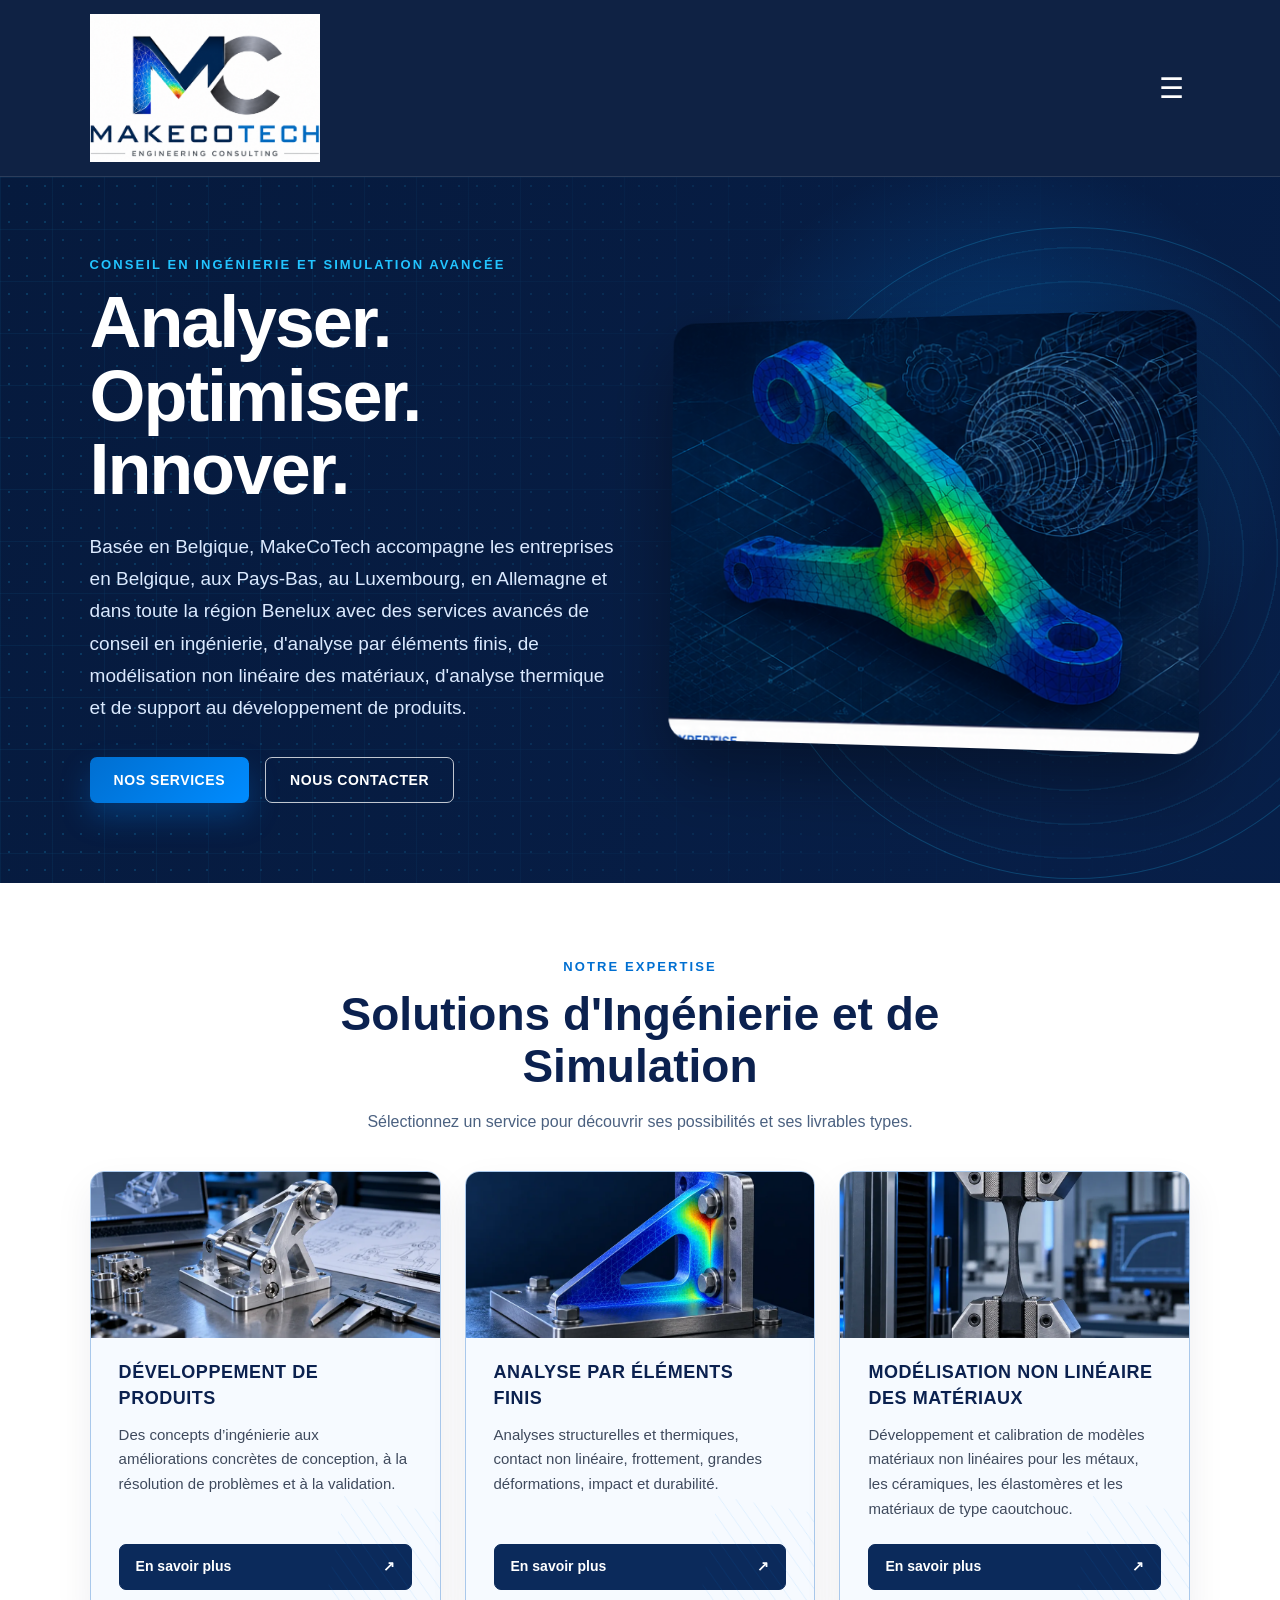
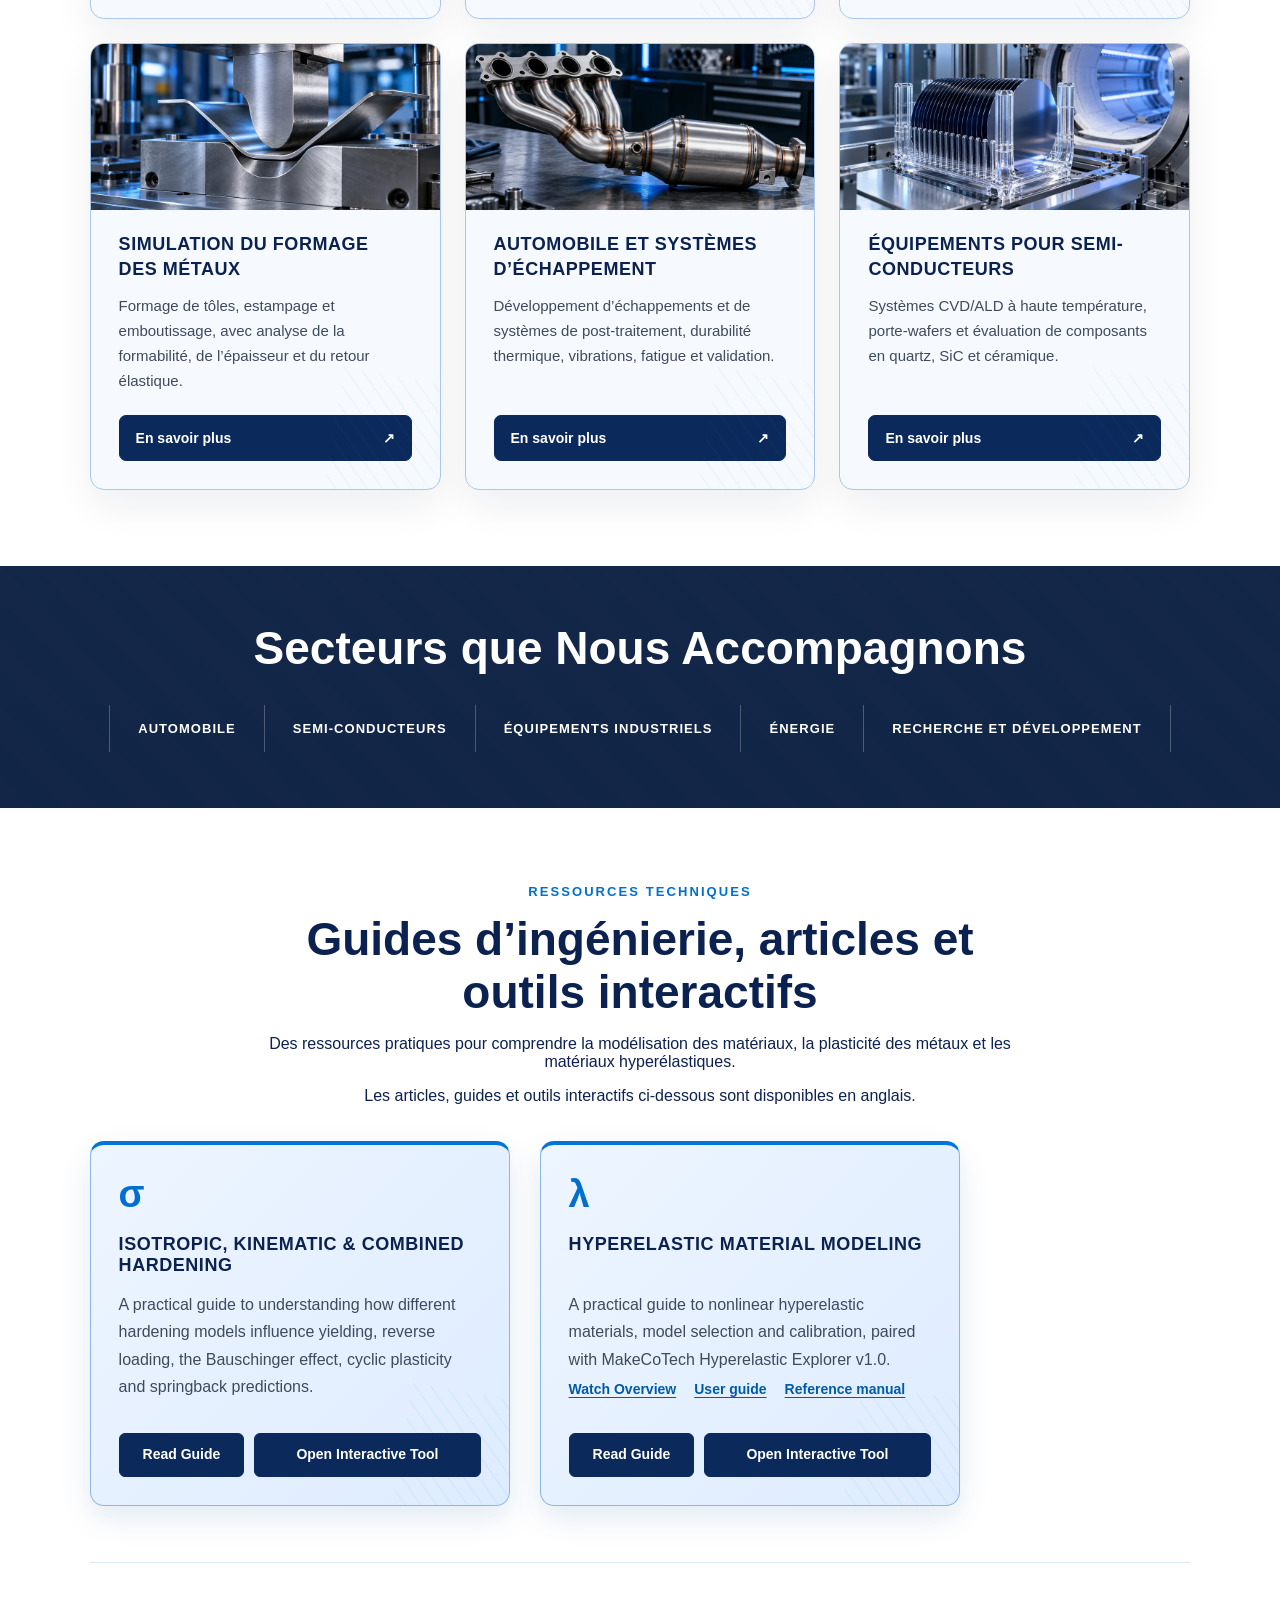
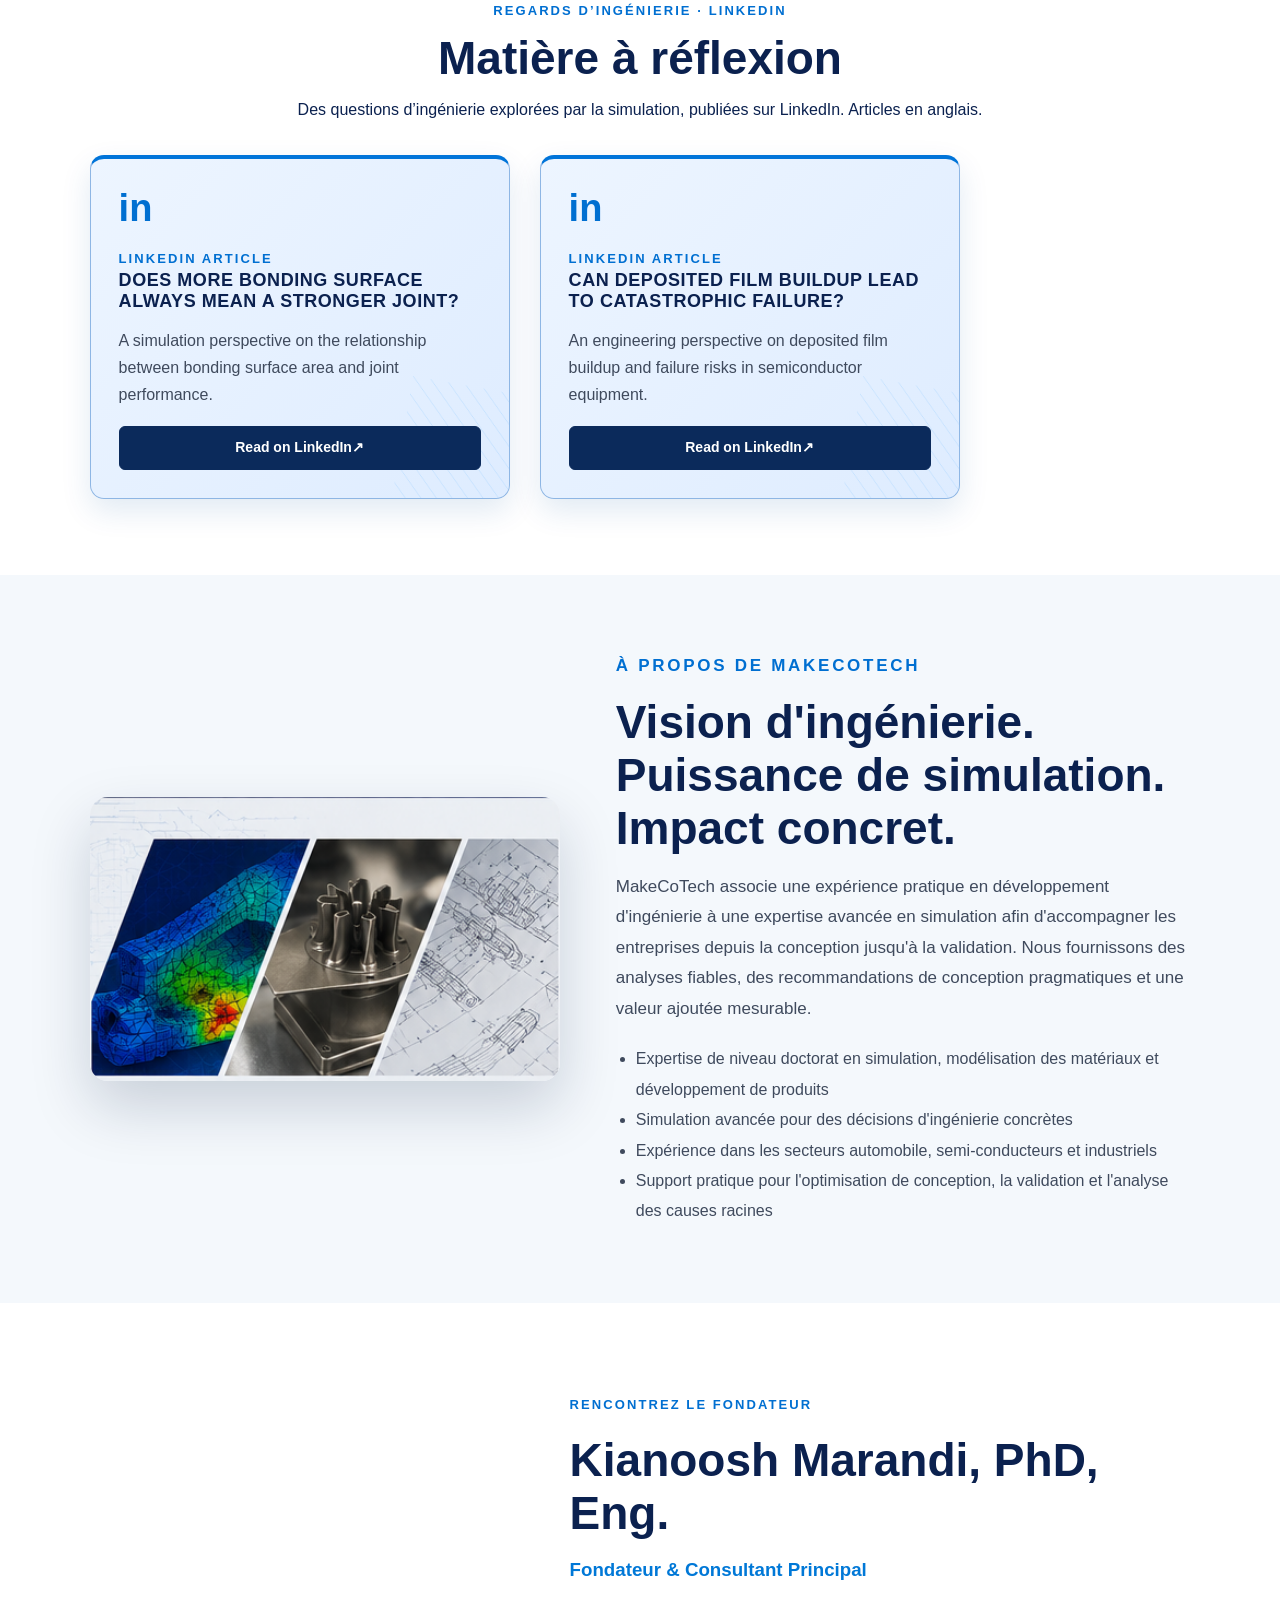
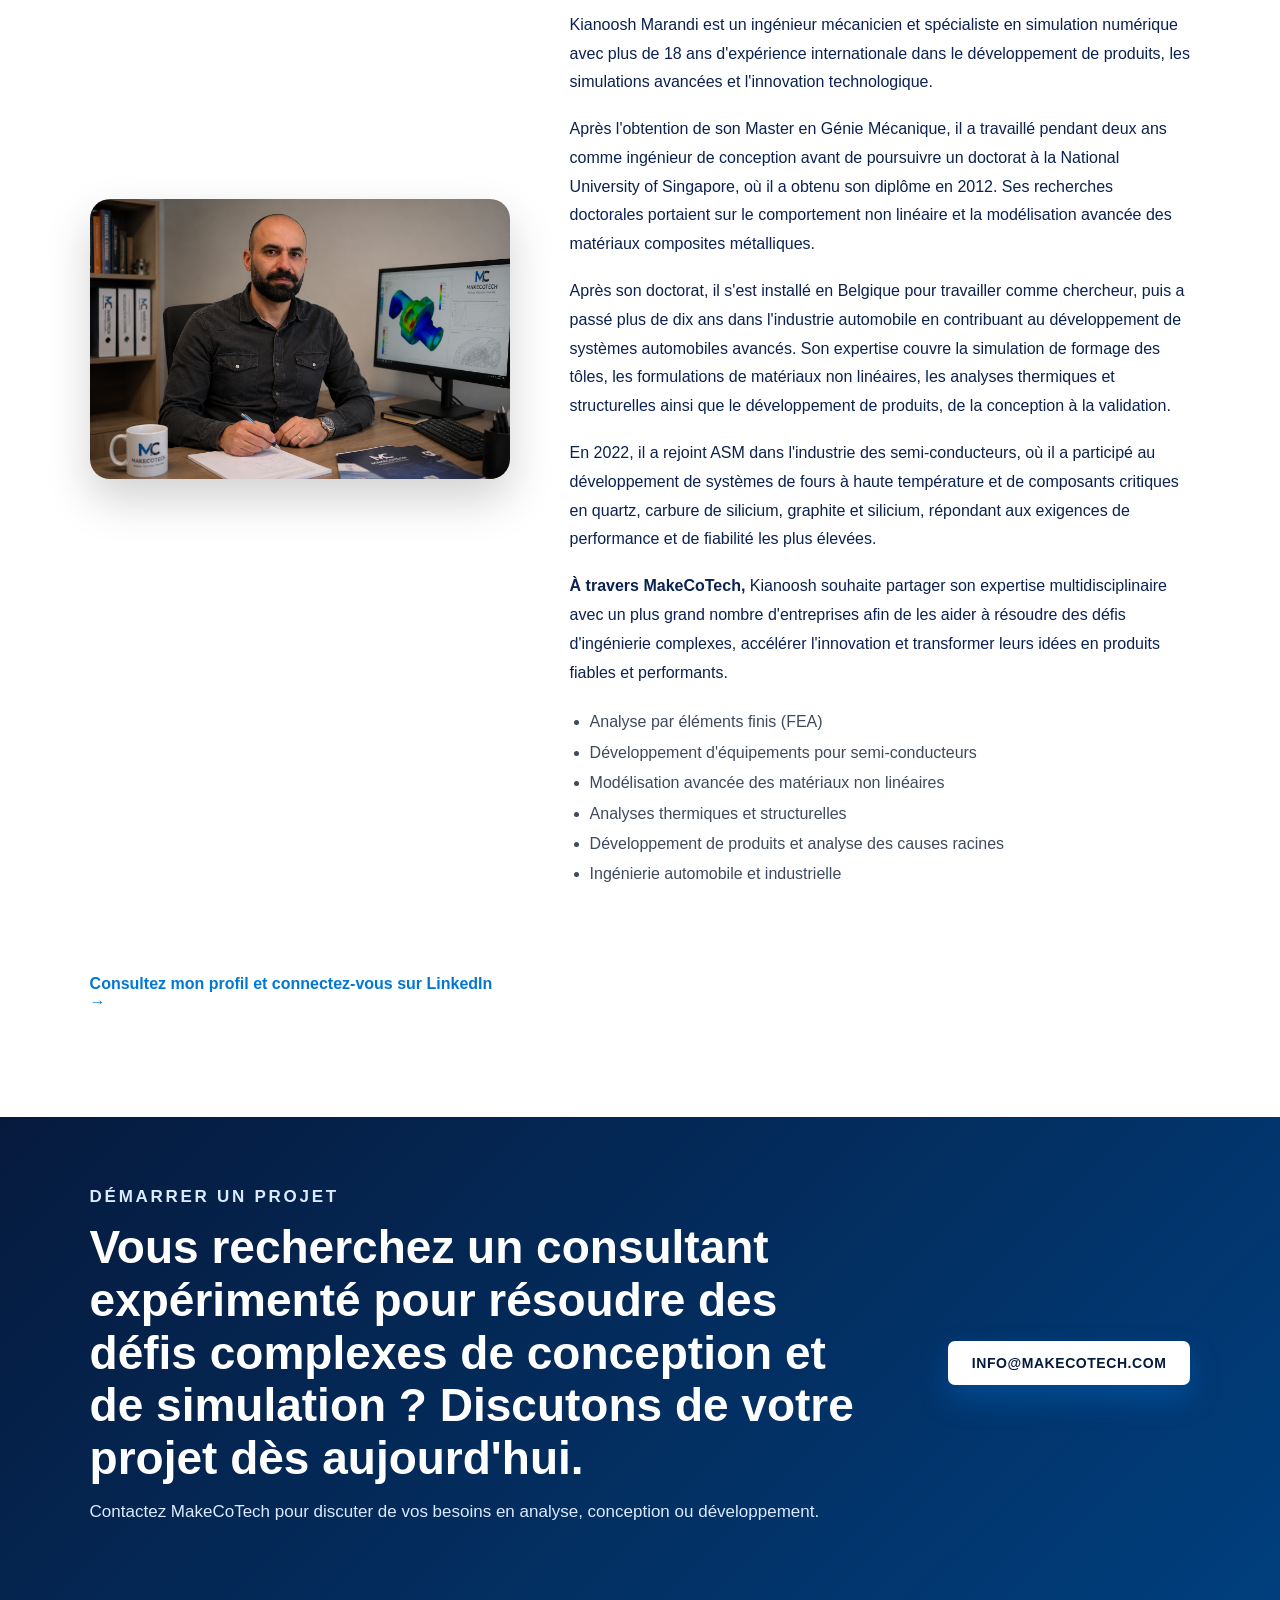
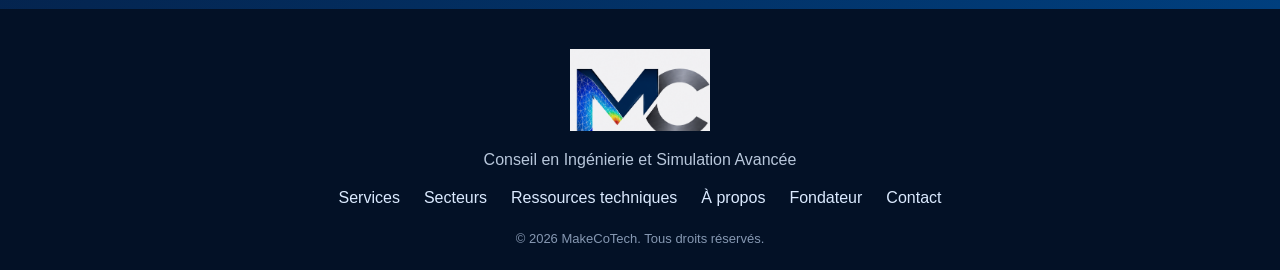
==== commit bb34997f: "Revise content for nonlinear materials service section Updated the descriptions for nonlinear materi" ====
--- a/fr/index.html
+++ b/fr/index.html
@@ -117,7 +117,7 @@
 <article class="card service-card">
 <div class="service-card-media"><img src="../assets/services/materials.webp" alt="" width="960" height="540" loading="lazy" decoding="async"/></div>
 <h3>Modélisation non linéaire des matériaux</h3>
-<p>Lois de comportement et calibration : plasticité, hyperélasticité, fluage, viscoplasticité, endommagement et rupture.</p>
+<p>Développement et calibration de modèles matériaux non linéaires pour les métaux, les céramiques, les élastomères et les matériaux de type caoutchouc.</p>
 <button class="service-details-trigger" type="button" aria-haspopup="dialog" aria-controls="service-materials-details" aria-label="En savoir plus: Modélisation non linéaire des matériaux" data-service-dialog="service-materials-details" hidden>En savoir plus <span aria-hidden="true">↗</span></button>
 </article>
 
@@ -396,10 +396,10 @@
 <div class="service-dialog-content">
 <p class="service-dialog-eyebrow">Conseil en ingénierie et simulation</p>
 <h2 id="service-materials-details-title">Modélisation non linéaire des matériaux</h2>
-<p class="service-dialog-overview" id="service-materials-details-overview">Choisir et calibrer un comportement matériau adapté aux charges, aux températures, aux niveaux de déformation et aux échelles de temps de votre application.</p>
-<div class="service-dialog-columns">
-<section class="service-capabilities"><h3>Comment nous pouvons vous aider</h3><ul><li>Comportement élastoplastique avec écrouissage isotrope, cinématique ou combiné.</li><li>Modèles hyperélastiques pour les élastomères et les mousses, avec prise en compte de la compressibilité.</li><li>Comportement dépendant du temps : fluage, relaxation et viscoplasticité.</li><li>Modélisation de l’endommagement et de la rupture, avec attention à la calibration et aux limites des modèles.</li><li>Formulations spécifiques et vérification par comparaison avec les essais matériaux.</li></ul></section>
-<aside class="service-deliverables"><h3>Livrables types</h3><ul><li>Choix justifié du modèle matériau.</li><li>Paramètres calibrés et comparaison avec les essais disponibles.</li><li>Hypothèses, domaine d’application et vérifications documentés.</li></ul></aside>
+<p class="service-dialog-overview" id="service-materials-details-overview">Développer et calibrer des modèles matériaux non linéaires pour les métaux, les céramiques, les élastomères et les autres matériaux de type caoutchouc, adaptés aux charges, aux températures, aux déformations et aux échelles de temps de votre application.</p>
+<div class="service-dialog-columns">
+<section class="service-capabilities"><h3>Comment nous pouvons vous aider</h3><ul><li>Comportement élastoplastique des métaux, avec écrouissage isotrope, cinématique ou combiné.</li><li>Modèles hyperélastiques pour les élastomères, les matériaux de type caoutchouc et les mousses, avec prise en compte de la compressibilité.</li><li>Comportement dépendant du temps : fluage, relaxation et viscoplasticité.</li><li>Modèles d’endommagement et de rupture pour les métaux et les céramiques fragiles, avec une calibration et des limites d’application propres aux matériaux.</li><li>Développement, implémentation et vérification de lois de comportement spécifiques à partir des essais matériaux.</li></ul></section>
+<aside class="service-deliverables"><h3>Livrables types</h3><ul><li>Loi de comportement développée ou sélectionnée selon le matériau et l’application.</li><li>Paramètres calibrés et comparaison avec les essais disponibles.</li><li>Hypothèses, domaine d’application et vérifications documentés.</li></ul></aside>
 </div>
 <div class="service-dialog-footer"><p>Discutons de votre application, de vos contraintes et de vos besoins de validation.</p><a class="btn primary" href="mailto:info@makecotech.com?subject=Demande%20MakeCoTech%20%3A%20Mod%C3%A9lisation%20non%20lin%C3%A9aire%20des%20mat%C3%A9riaux">Discuter de votre projet <span aria-hidden="true">↗</span></a></div>
 </div>
--- a/style.css
+++ b/style.css
@@ -1145,3 +1145,151 @@
     transform: none;
   }
 }
+
+/* Image cards and service detail panels. */
+.services .cards {
+  grid-template-columns: repeat(3, minmax(0, 1fr));
+  align-items: stretch;
+}
+.services .service-card {
+  display: flex;
+  flex-direction: column;
+  min-width: 0;
+  background: #f6faff;
+  border-color: #a9c8eb;
+  transition: border-color .2s ease, box-shadow .2s ease, transform .2s ease;
+}
+.services .service-card::after {
+  pointer-events: none;
+  opacity: .1;
+}
+.service-card-media {
+  margin: -28px -28px 22px;
+  height: clamp(160px, 13vw, 205px);
+  overflow: hidden;
+  background: #0b214f;
+  flex: 0 0 auto;
+}
+.service-card-media img {
+  display: block;
+  width: 100%;
+  height: 100%;
+  object-fit: cover;
+  transition: transform .35s ease;
+}
+.services .service-card h3 {
+  min-height: 2.5em;
+  line-height: 1.4;
+}
+.services .service-card > p {
+  margin-bottom: 22px;
+  font-size: 15px;
+  line-height: 1.65;
+}
+.service-section-intro {
+  color: #4b6180;
+  font-size: 16px;
+  line-height: 1.6;
+}
+.service-details-trigger {
+  display: flex;
+  align-items: center;
+  justify-content: space-between;
+  gap: 14px;
+  width: 100%;
+  min-height: 46px;
+  margin-top: auto;
+  padding: 12px 16px;
+  border: 1px solid #0b2a5b;
+  border-radius: 7px;
+  background: #0b2a5b;
+  color: #fff;
+  font: 700 14px/1.4 Arial, Helvetica, sans-serif;
+  text-align: left;
+  cursor: pointer;
+}
+.service-details-trigger[hidden] { display: none; }
+.service-details-trigger::after {
+  content: "";
+  position: absolute;
+  inset: 0;
+  z-index: 1;
+  cursor: pointer;
+}
+.service-details-trigger:focus-visible { outline: 3px solid #008cff; outline-offset: 4px; }
+.services .service-card:focus-within { border-color: #0074d9; box-shadow: 0 16px 36px rgba(0,83,160,.18); }
+body.service-dialog-open { overflow: hidden; }
+.service-dialog {
+  width: min(960px, calc(100% - 40px));
+  max-height: calc(100vh - 40px);
+  max-height: calc(100dvh - 40px);
+  margin: auto;
+  padding: 0;
+  border: 1px solid #d8e6f5;
+  border-radius: 20px;
+  background: #fff;
+  color: #0b214f;
+  box-shadow: 0 32px 100px rgba(0,0,0,.38);
+  overflow: auto;
+  overscroll-behavior: contain;
+}
+.service-dialog:not([open]) { display: none; }
+.service-dialog::backdrop { background: rgba(3,17,38,.76); backdrop-filter: blur(5px); }
+.service-dialog-media { position: relative; height: 230px; background: #0b214f; }
+.service-dialog-media img { display: block; width: 100%; height: 100%; object-fit: cover; }
+.service-dialog-close {
+  position: absolute;
+  top: 16px;
+  right: 16px;
+  display: grid;
+  place-items: center;
+  width: 44px;
+  height: 44px;
+  padding: 0;
+  border: 1px solid rgba(255,255,255,.45);
+  border-radius: 50%;
+  background: rgba(6,26,61,.94);
+  color: #fff;
+  font: 400 30px/1 Arial, Helvetica, sans-serif;
+  cursor: pointer;
+}
+.service-dialog-close:hover { background: #006bc9; }
+.service-dialog-close:focus-visible { outline: 3px solid #fff; outline-offset: 3px; }
+.service-dialog-content { padding: 32px 38px 30px; }
+.service-dialog-eyebrow { margin: 0 0 12px; color: #005aa8; font-size: 12px; font-weight: 800; letter-spacing: .09em; text-transform: uppercase; }
+.service-dialog-content h2 { margin: 0 0 16px; color: #0b214f; font-size: clamp(26px, 3.4vw, 38px); line-height: 1.18; }
+.service-dialog-overview { margin: 0 0 28px; color: #465a75; font-size: 17px; line-height: 1.65; }
+.service-dialog-columns { display: grid; grid-template-columns: minmax(0,1.45fr) minmax(0,1fr); gap: 30px; }
+.service-dialog-columns h3 { margin: 0 0 14px; color: #0b214f; font-size: 18px; line-height: 1.3; }
+.service-dialog-columns ul { margin: 0; padding-left: 20px; color: #3f526d; font-size: 15px; line-height: 1.65; }
+.service-dialog-columns li + li { margin-top: 10px; }
+.service-deliverables { padding: 22px; background: #edf5ff; border: 1px solid #c7ddf5; border-radius: 12px; align-self: start; }
+.service-dialog-footer { display: flex; align-items: center; justify-content: space-between; gap: 22px; margin-top: 30px; padding-top: 24px; border-top: 1px solid #dbe8f6; }
+.service-dialog-footer p { margin: 0; color: #536782; font-size: 14px; line-height: 1.6; }
+.service-dialog-footer .btn { flex: 0 0 auto; gap: 14px; min-height: 46px; font-size: 13px; text-align: center; }
+.service-dialog-footer .btn:focus-visible { outline: 3px solid #008cff; outline-offset: 3px; }
+@media (hover: hover) {
+  .services .service-card:hover { transform: translateY(-3px); border-color: #0074d9; box-shadow: 0 18px 38px rgba(0,83,160,.17); }
+  .services .service-card:hover .service-card-media img { transform: scale(1.035); }
+  .services .service-card:hover .service-details-trigger { background: #006bc9; border-color: #006bc9; }
+}
+@media (max-width: 1100px) {
+  .services .cards { grid-template-columns: repeat(2, minmax(0,1fr)); }
+  .service-card-media { height: 185px; }
+}
+@media (max-width: 640px) {
+  .services .cards { grid-template-columns: minmax(0,1fr); }
+  .service-card-media { height: 185px; }
+  .services .service-card h3 { min-height: 0; }
+  .service-dialog { width: calc(100% - 20px); max-height: calc(100vh - 20px); max-height: calc(100dvh - 20px); border-radius: 14px; }
+  .service-dialog-media { height: 170px; }
+  .service-dialog-content { padding: 24px 22px; }
+  .service-dialog-overview { font-size: 16px; }
+  .service-dialog-columns { grid-template-columns: minmax(0,1fr); gap: 22px; }
+  .service-dialog-footer { flex-direction: column; align-items: stretch; }
+  .service-dialog-footer .btn { width: 100%; }
+}
+@media (prefers-reduced-motion: reduce) {
+  .services .service-card,
+  .service-card-media img { transition: none; transform: none !important; }
+}
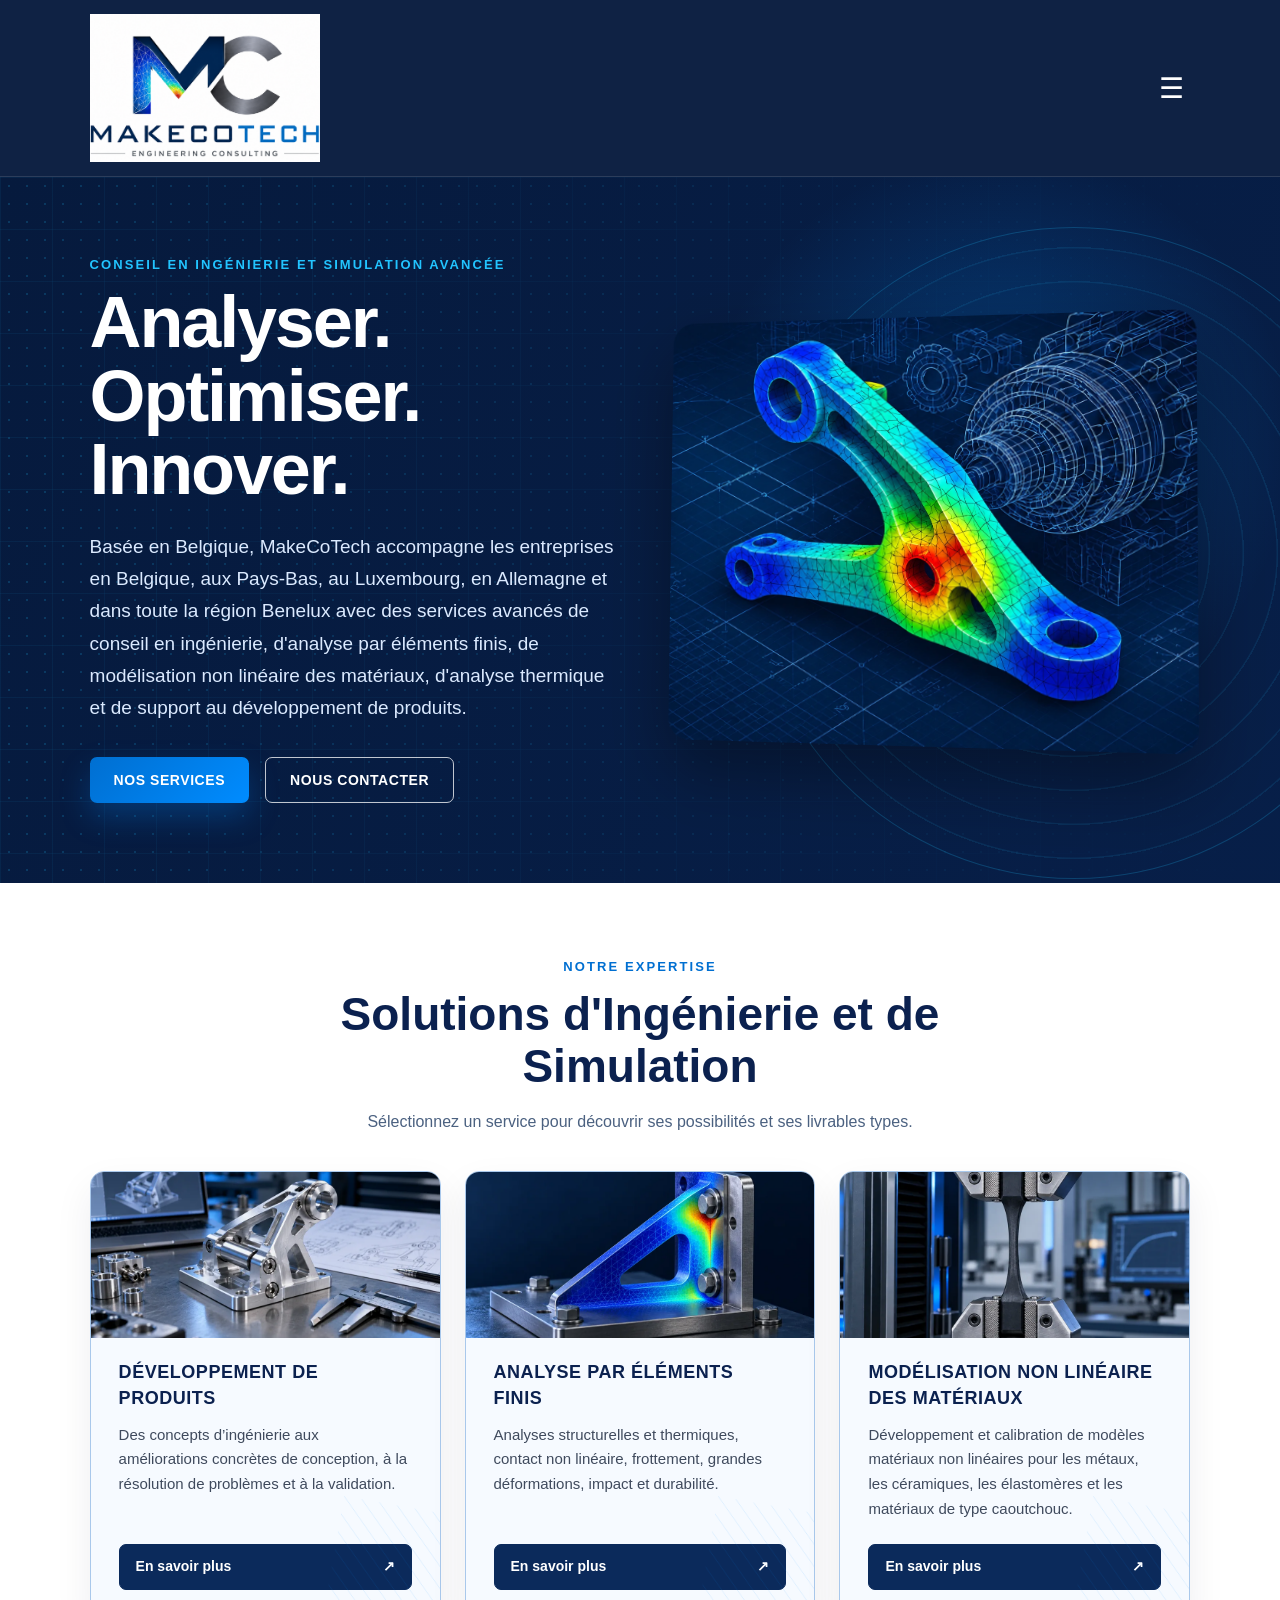
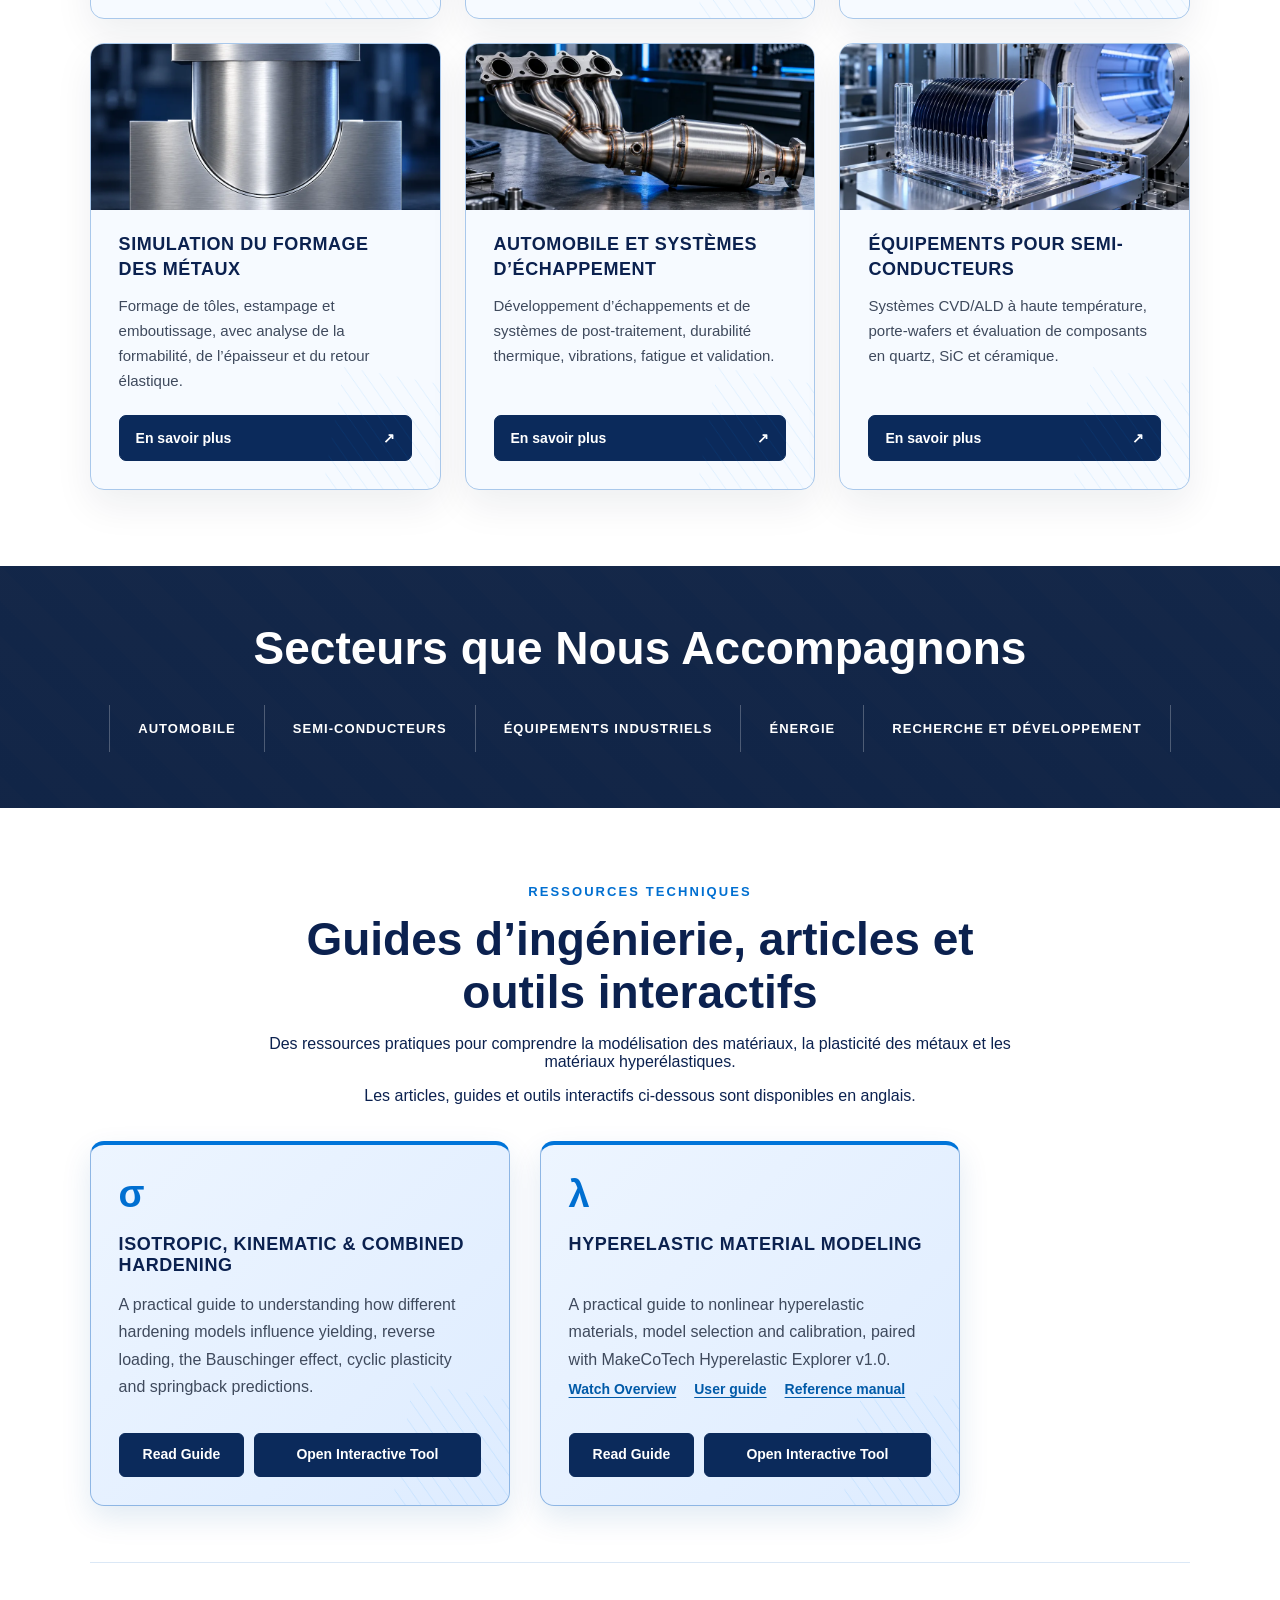
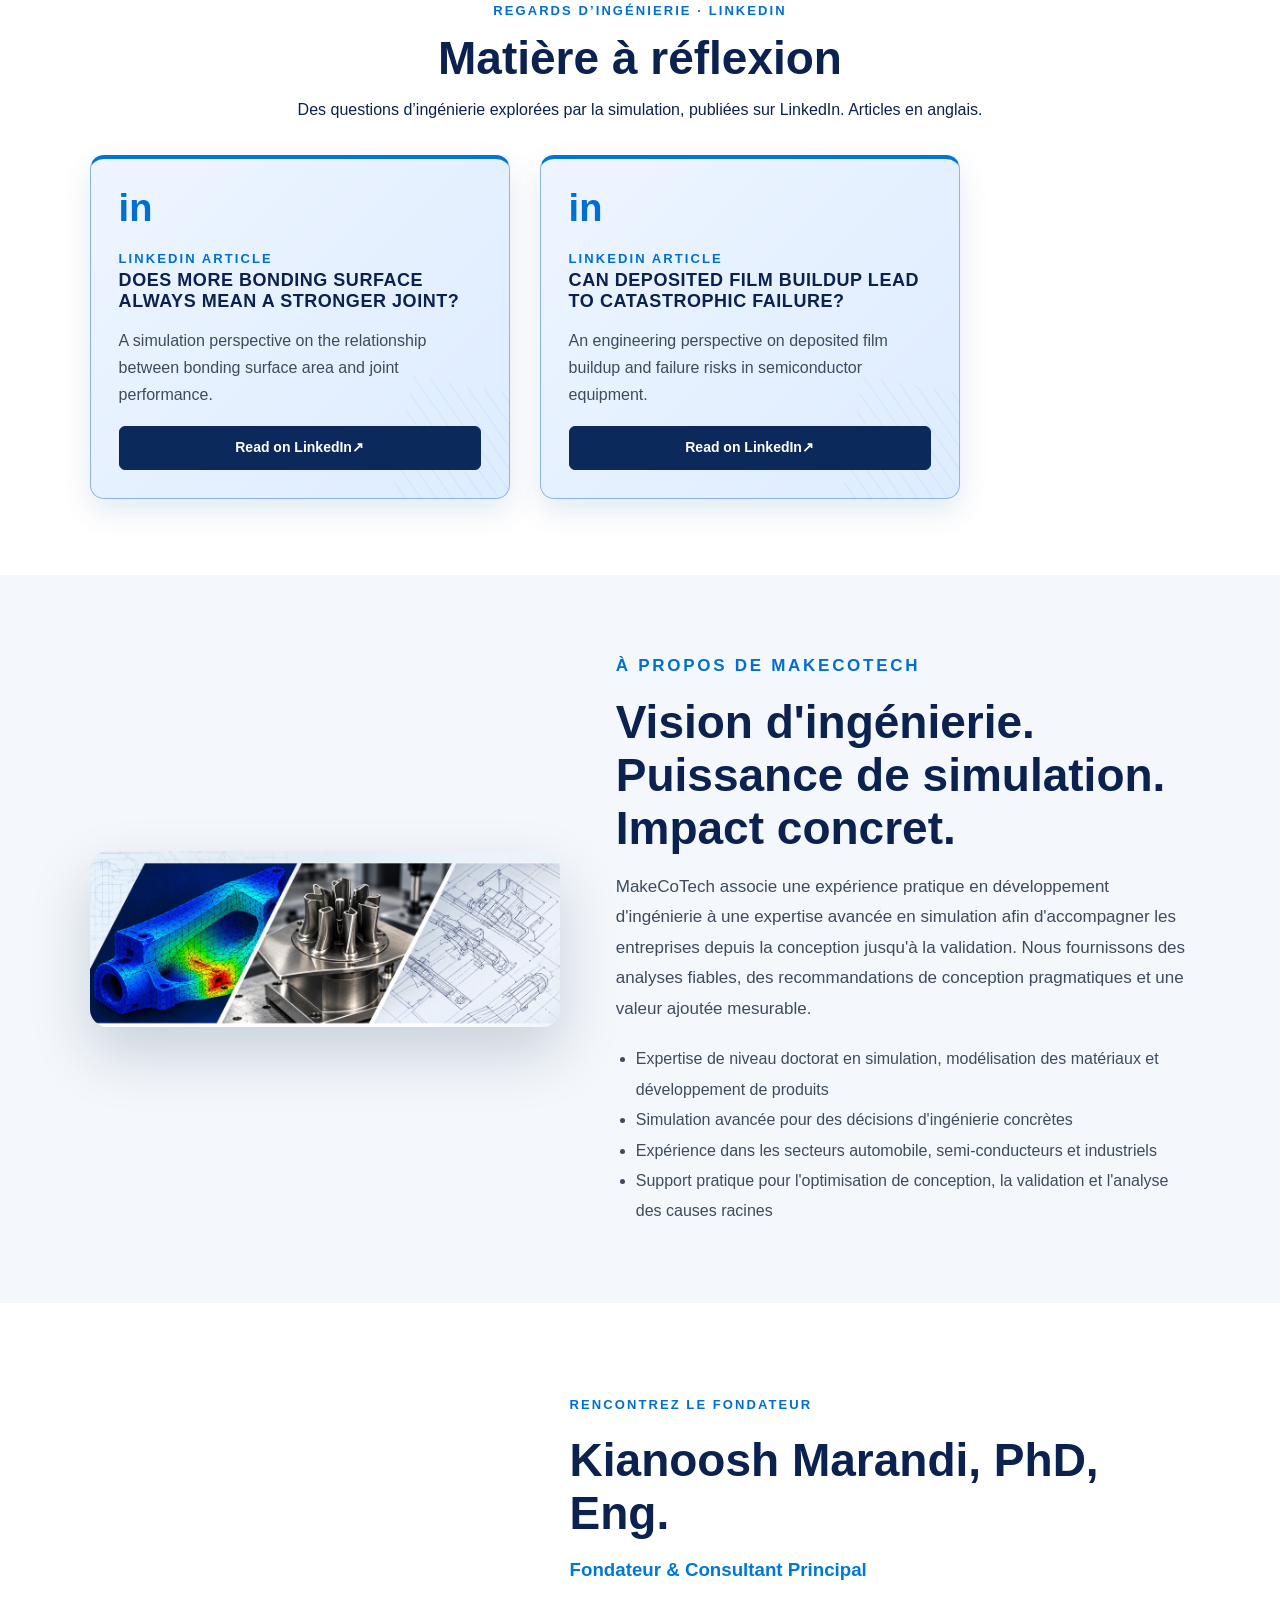
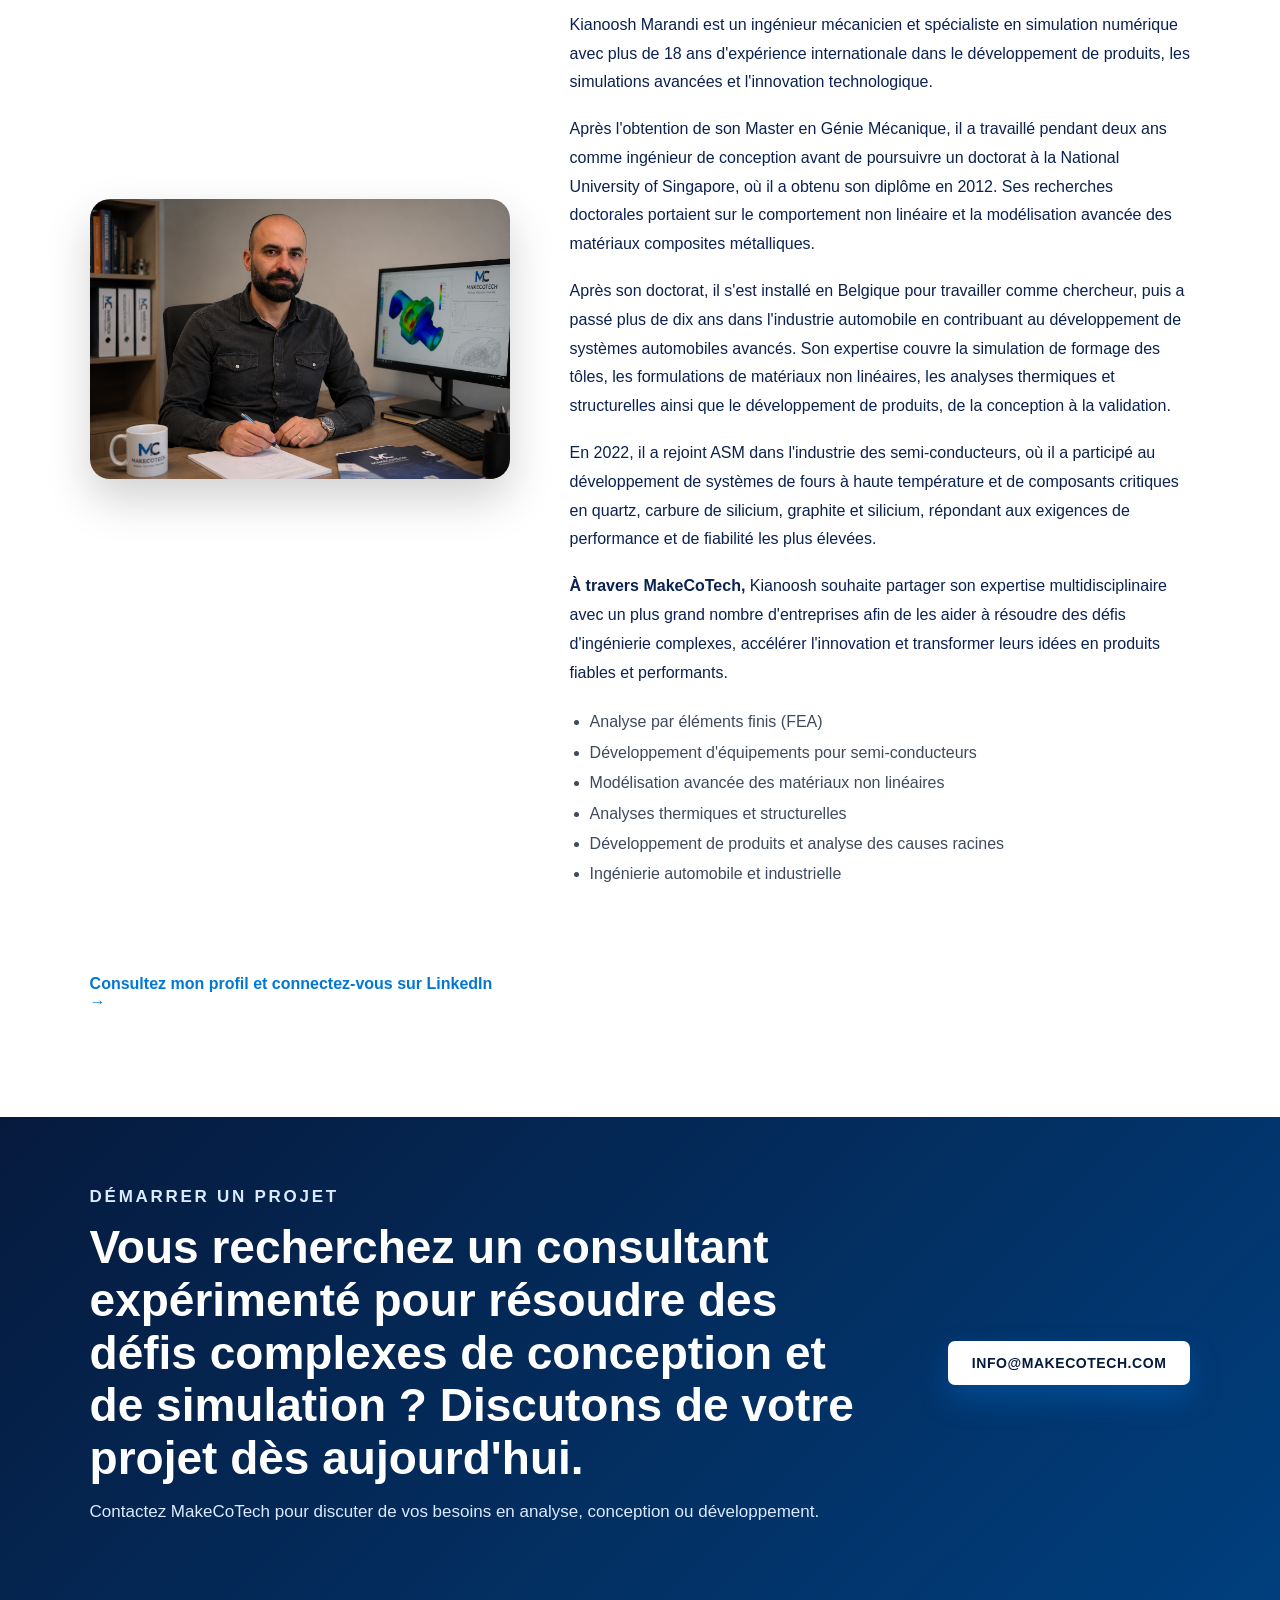
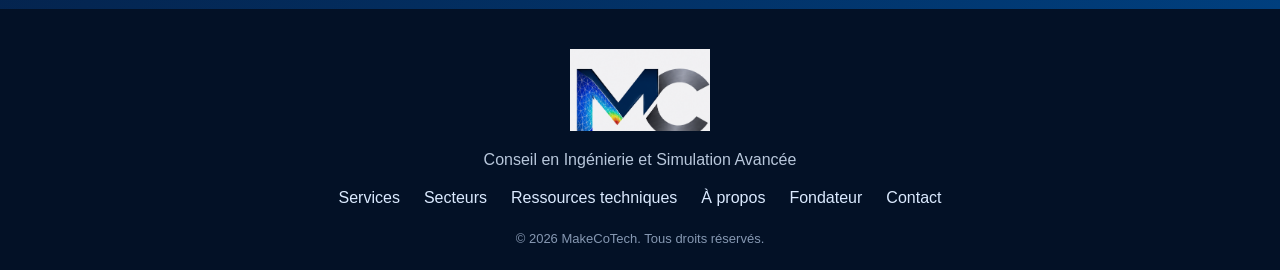
==== commit 1411338e: "Update image sources to use webp format" ====
--- a/fr/index.html
+++ b/fr/index.html
@@ -14,7 +14,7 @@
 <meta content="width=device-width, initial-scale=1.0" name="viewport"/>
 <title>MakeCoTech | Conseil en Ingénierie et Simulation Avancée</title>
 <meta content="MakeCoTech fournit des services de conseil en ingénierie, d'analyse par éléments finis, de modélisation non linéaire des matériaux, de simulation de formage des métaux, de développement de systèmes automobiles et d'ingénierie d'équipements pour semi-conducteurs." name="description"/>
-<link href="../style.css?v=20261001-services1" rel="stylesheet"/>
+<link href="../style.css?v=20261001-images2" rel="stylesheet"/>
 <link rel="canonical" href="https://www.makecotech.com/fr/"/>
 <link rel="alternate" hreflang="en" href="https://www.makecotech.com/"/>
 <link rel="alternate" hreflang="fr" href="https://www.makecotech.com/fr/"/>
@@ -87,7 +87,7 @@
 </div>
 
 <div aria-hidden="true" class="hero-visual">
-<img alt="Visualisation de simulation par éléments finis" src="../hero_simulation.png"/>
+<img alt="Visualisation de simulation par éléments finis" src="../hero_simulation.webp"/>
 </div>
 </div>
 </section>
@@ -122,7 +122,7 @@
 </article>
 
 <article class="card service-card">
-<div class="service-card-media"><img src="../assets/services/forming.webp" alt="" width="960" height="540" loading="lazy" decoding="async"/></div>
+<div class="service-card-media"><img src="../assets/services/forming.webp?v=20261001-vbend2" alt="" width="960" height="540" loading="lazy" decoding="async"/></div>
 <h3>Simulation du formage des métaux</h3>
 <p>Formage de tôles, estampage et emboutissage, avec analyse de la formabilité, de l’épaisseur et du retour élastique.</p>
 <button class="service-details-trigger" type="button" aria-haspopup="dialog" aria-controls="service-forming-details" aria-label="En savoir plus: Simulation du formage des métaux" data-service-dialog="service-forming-details" hidden>En savoir plus <span aria-hidden="true">↗</span></button>
@@ -224,7 +224,7 @@
     
 <section class="section about" id="about">
 <div class="about-image">
-<img alt="Image d'ingénierie, simulation et développement" src="../about_engineering.png"/>
+<img alt="Image d'ingénierie, simulation et développement" src="../about_engineering.webp"/>
 </div>
 
 <div class="about-text">
@@ -406,8 +406,8 @@
 </dialog>
 
 <dialog class="service-dialog" id="service-forming-details" aria-labelledby="service-forming-details-title" aria-describedby="service-forming-details-overview">
-<div class="service-dialog-media">
-<img src="../assets/services/forming.webp" alt="Poinçon et matrice en acier formant une pièce en tôle." width="960" height="540" loading="lazy" decoding="async"/>
+<div class="service-dialog-media service-forming-media">
+<img src="../assets/services/forming.webp?v=20261001-vbend2" alt="Poinçon et matrice en acier formant une pièce en tôle." width="960" height="540" loading="lazy" decoding="async"/>
 <button class="service-dialog-close" type="button" aria-label="Fermer les détails du service" data-service-close><span aria-hidden="true">×</span></button>
 </div>
 <div class="service-dialog-content">
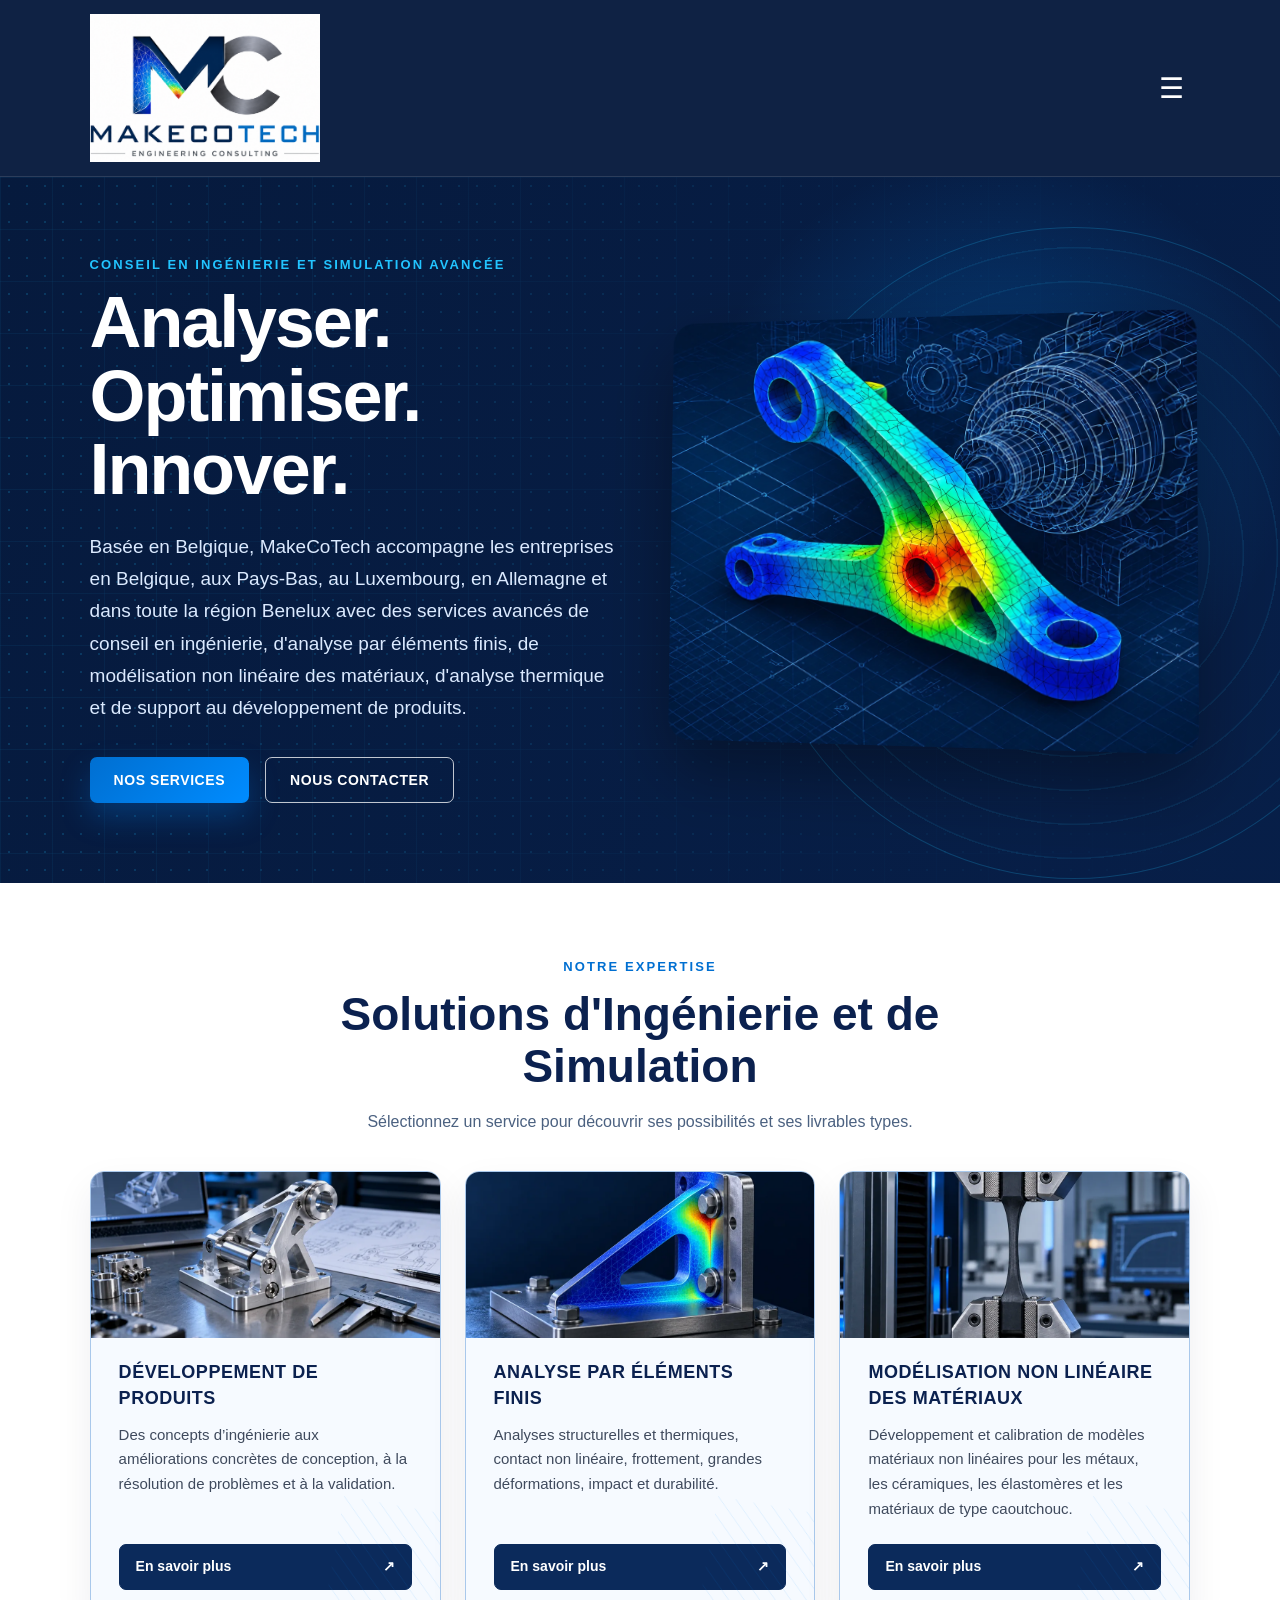
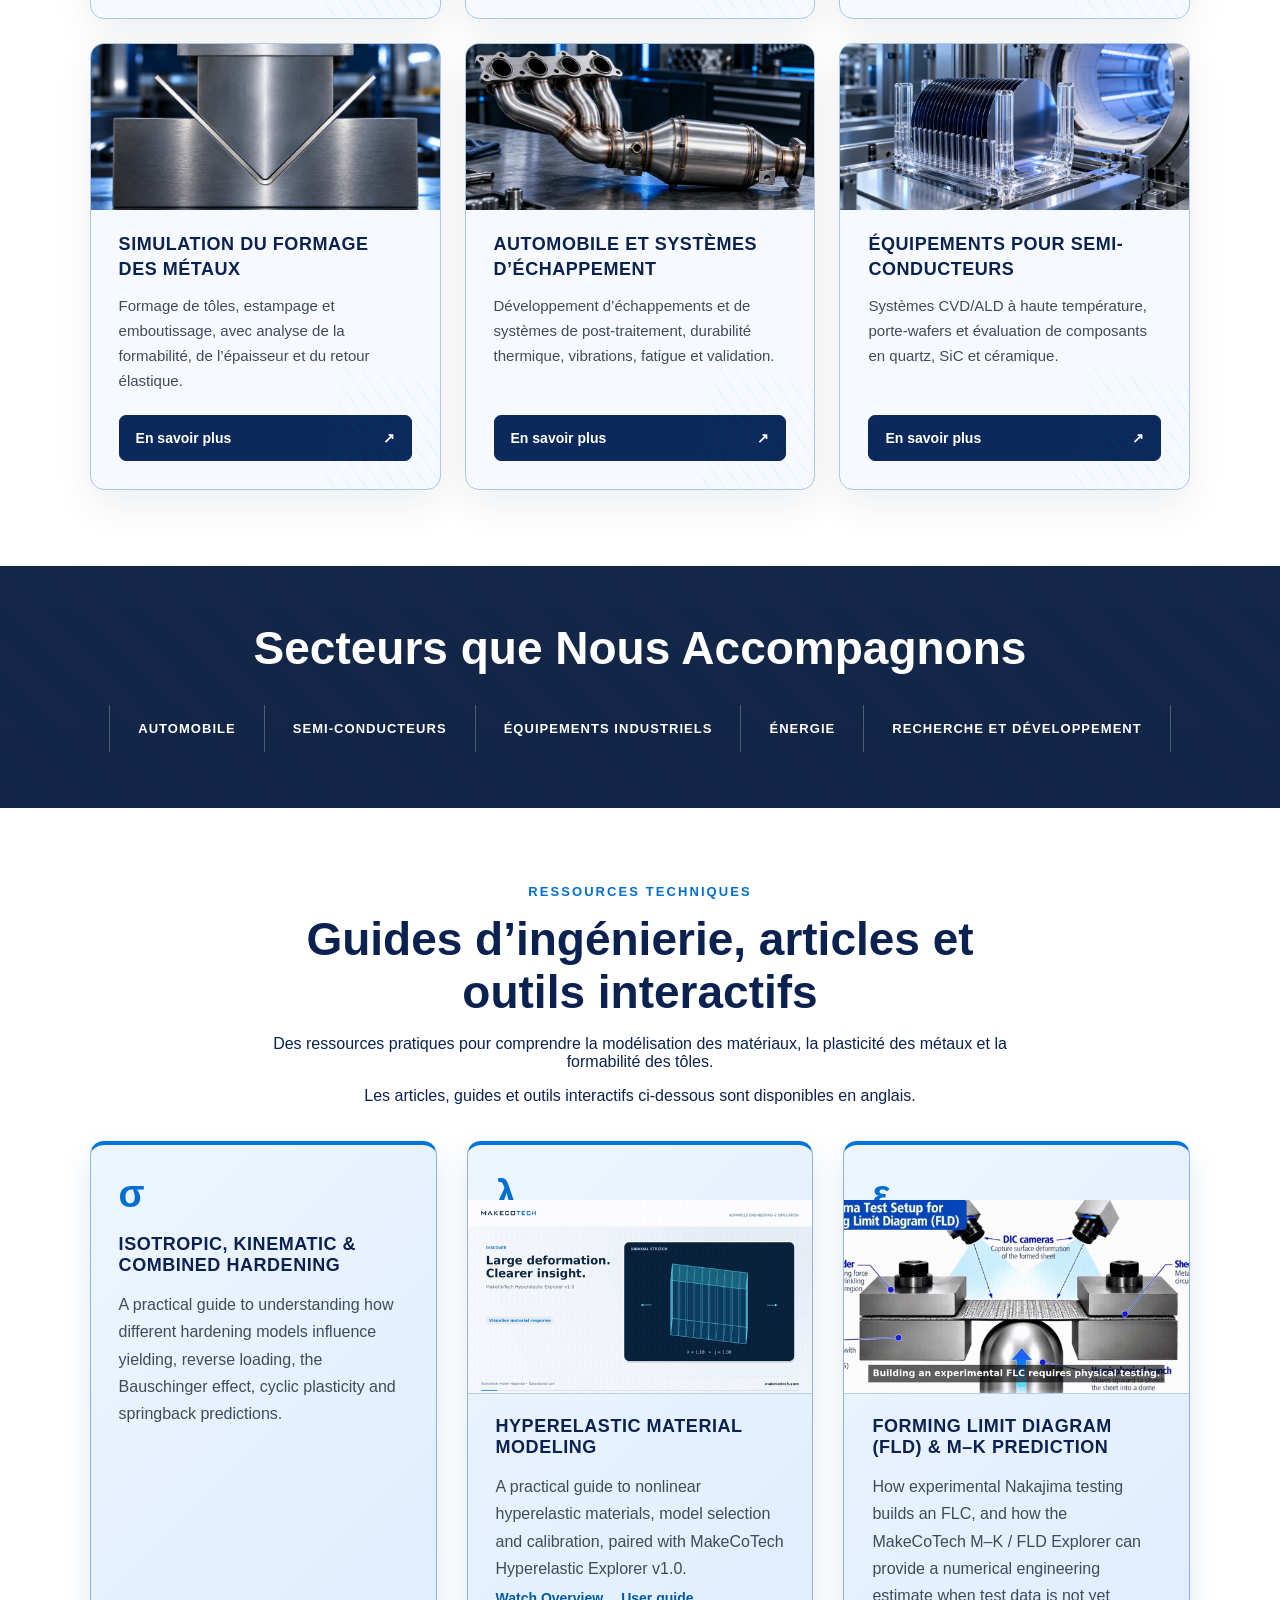
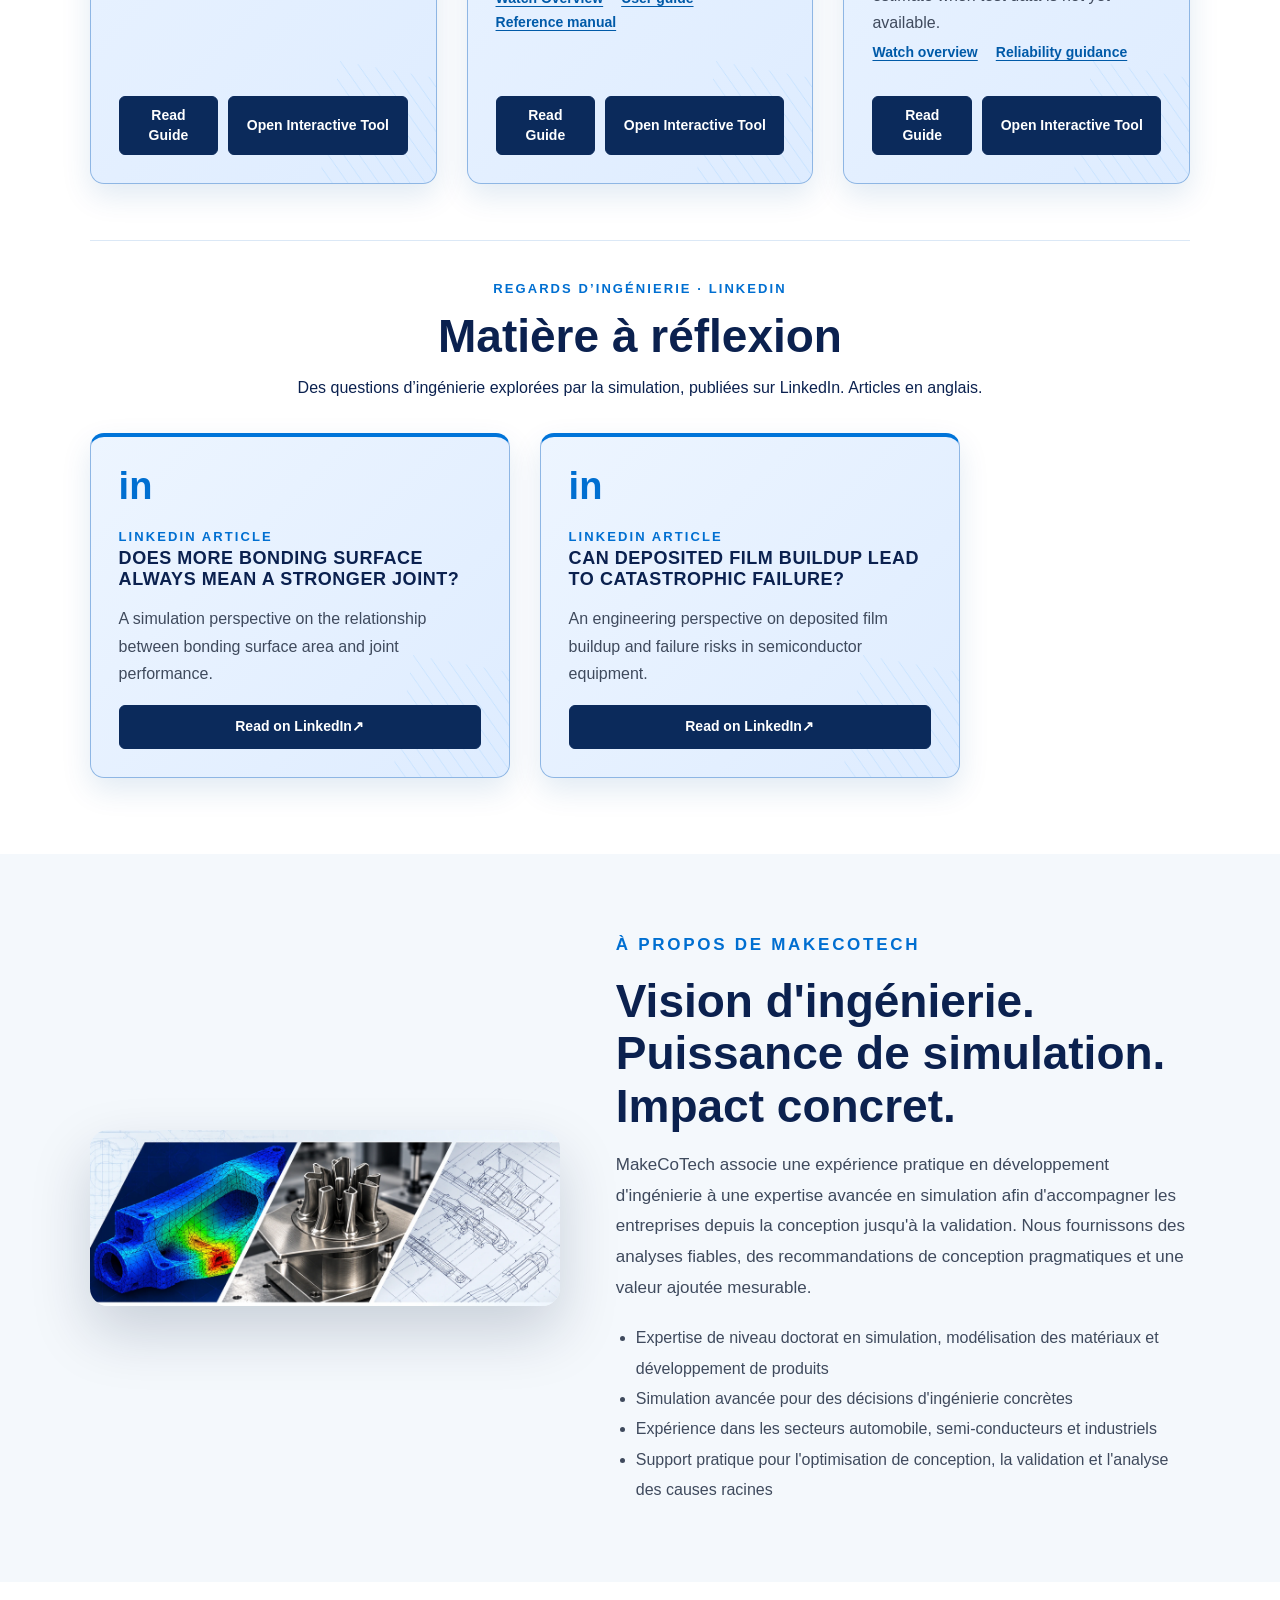
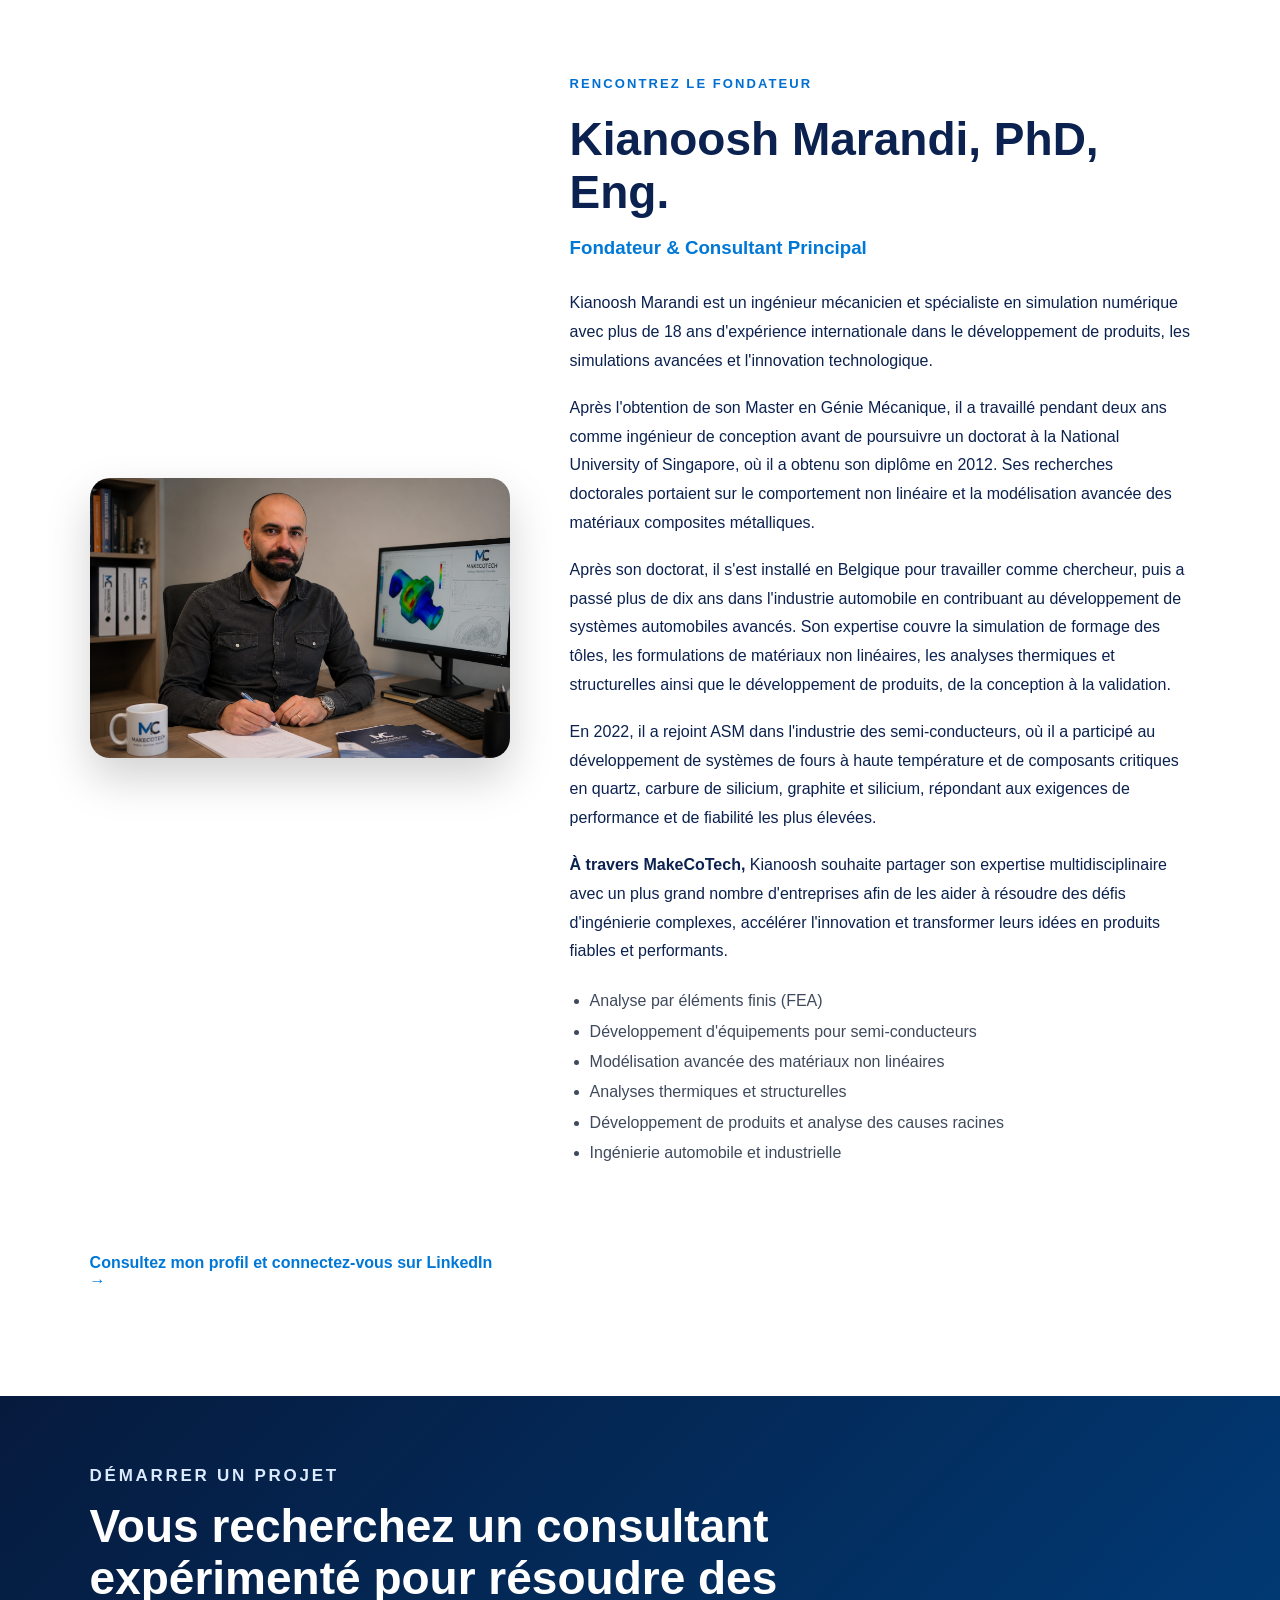
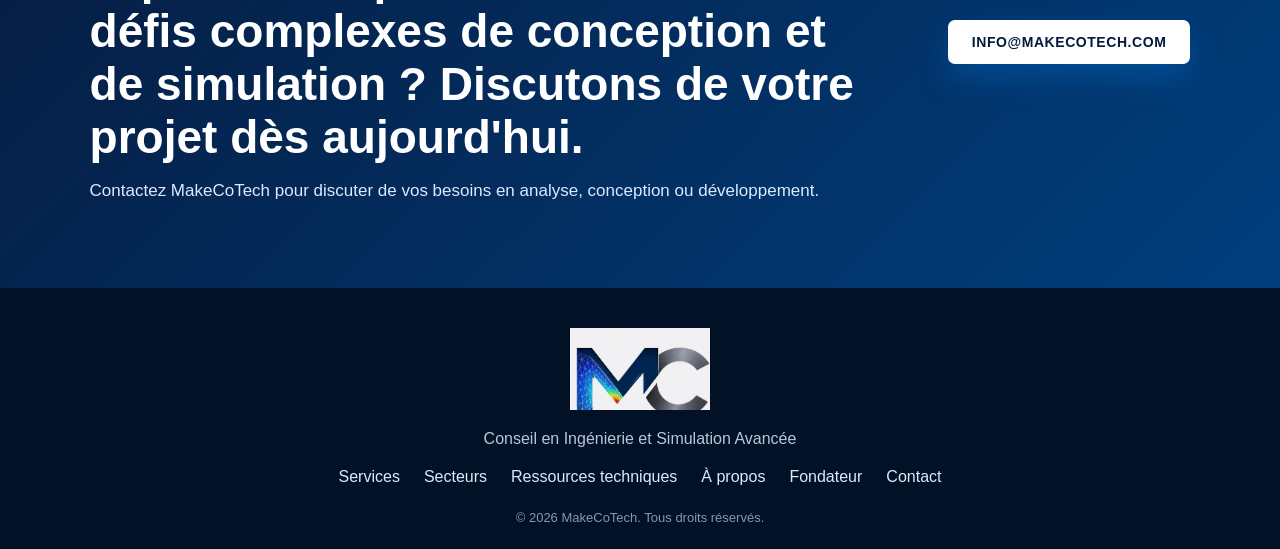
==== commit a4373051: "Update index.html for French site content and links Updated links and content in the French index.ht" ====
--- a/fr/index.html
+++ b/fr/index.html
@@ -14,7 +14,7 @@
 <meta content="width=device-width, initial-scale=1.0" name="viewport"/>
 <title>MakeCoTech | Conseil en Ingénierie et Simulation Avancée</title>
 <meta content="MakeCoTech fournit des services de conseil en ingénierie, d'analyse par éléments finis, de modélisation non linéaire des matériaux, de simulation de formage des métaux, de développement de systèmes automobiles et d'ingénierie d'équipements pour semi-conducteurs." name="description"/>
-<link href="../style.css?v=20261001-images2" rel="stylesheet"/>
+<link href="../style.css?v=20261006-fld" rel="stylesheet"/>
 <link rel="canonical" href="https://www.makecotech.com/fr/"/>
 <link rel="alternate" hreflang="en" href="https://www.makecotech.com/"/>
 <link rel="alternate" hreflang="fr" href="https://www.makecotech.com/fr/"/>
@@ -53,7 +53,6 @@
 <a href="#services">Services</a>
 <a href="#industries">Secteurs</a>
 <a href="#resources">Ressources techniques</a>
-   
 <a href="#about">À propos</a>
 <a href="#fondateur">Fondateur</a>
 <a href="#contact">Contact</a>
@@ -160,11 +159,11 @@
 <p class="eyebrow blue">Ressources techniques</p>
 <h2>Guides d’ingénierie, articles et outils interactifs</h2>
 <p>Des ressources pratiques pour comprendre la modélisation des matériaux,
-la plasticité des métaux et les matériaux hyperélastiques.</p>
+la plasticité des métaux et la formabilité des tôles.</p>
 <p>Les articles, guides et outils interactifs ci-dessous sont disponibles en anglais.</p>
 </div>
 
-<div class="cards">
+<div class="cards resource-cards">
 <article class="card resource-publication" lang="en">
 <div class="icon" aria-hidden="true">σ</div>
 <h3><a href="../plasticity-hardening.html" hreflang="en">Isotropic, Kinematic &amp; Combined Hardening</a></h3>
@@ -175,8 +174,11 @@
 </div>
 </article>
 
-<article class="card resource-publication" lang="en">
+<article class="card resource-publication resource-publication-motion" lang="en">
 <div class="icon" aria-hidden="true">λ</div>
+<a class="resource-motion" href="../hyperelastic-material-modeling.html" aria-label="Open Hyperelastic Material Modeling guide" hreflang="en">
+<img src="../assets/video/MakeCoTech-Hyperelastic-Card.gif" alt="Animated preview of the MakeCoTech Hyperelastic Explorer" loading="lazy" decoding="async" width="560" height="315"/>
+</a>
 <h3><a href="../hyperelastic-material-modeling.html" hreflang="en">Hyperelastic Material Modeling</a></h3>
 <p>A practical guide to nonlinear hyperelastic materials, model selection and calibration, paired with MakeCoTech Hyperelastic Explorer v1.0.</p>
 <div class="resource-publication-docs">
@@ -187,6 +189,23 @@
 <div class="resource-publication-links">
 <a href="../hyperelastic-material-modeling.html" hreflang="en">Read Guide</a>
 <a href="../MakeCoTech_Hyperelastic_Explorer_v1.0.html" hreflang="en">Open Interactive Tool</a>
+</div>
+</article>
+
+<article class="card resource-publication resource-publication-motion" lang="en">
+<div class="icon" aria-hidden="true">ε</div>
+<a class="resource-motion" href="../forming-limit-diagram-mk.html" aria-label="Open Forming Limit Diagram guide" hreflang="en">
+<img src="../assets/video/MakeCoTech-FLD-Website.gif" alt="Animated Nakajima forming test followed by forming-limit curve construction" loading="lazy" decoding="async" width="560" height="315"/>
+</a>
+<h3><a href="../forming-limit-diagram-mk.html" hreflang="en">Forming Limit Diagram (FLD) &amp; M–K Prediction</a></h3>
+<p>How experimental Nakajima testing builds an FLC, and how the MakeCoTech M–K / FLD Explorer can provide a numerical engineering estimate when test data is not yet available.</p>
+<div class="resource-publication-docs">
+<a href="../forming-limit-diagram-mk.html#video-overview" hreflang="en">Watch overview</a>
+<a href="../forming-limit-diagram-mk.html#reliability" hreflang="en">Reliability guidance</a>
+</div>
+<div class="resource-publication-links">
+<a href="../forming-limit-diagram-mk.html" hreflang="en">Read Guide</a>
+<a href="../MakeCoTech_MK_FLD_Explorer_v1.3.5.html" hreflang="en">Open Interactive Tool</a>
 </div>
 </article>
 </div>
@@ -221,7 +240,7 @@
 </section>
 </section>
 
-    
+
 <section class="section about" id="about">
 <div class="about-image">
 <img alt="Image d'ingénierie, simulation et développement" src="../about_engineering.webp"/>
@@ -337,7 +356,6 @@
 <a href="#services">Services</a>
 <a href="#industries">Secteurs</a>
 <a href="#resources">Ressources techniques</a>
-   
 <a href="#about">À propos</a>
 <a href="#fondateur">Fondateur</a>
 <a href="#contact">Contact</a>
--- a/style.css
+++ b/style.css
@@ -517,7 +517,6 @@
   text-decoration: none;
   font-weight: 700;
 }
-
 .resources .card .btn.secondary:hover {
   background: #0074d9;
   border-color: #0074d9;
@@ -777,7 +776,6 @@
   background: #ffffff;
   box-shadow: 0 5px 15px rgba(11,42,91,0.04);
 }
-
 .article-page .model-card h3 {
   margin: 0 0 6px;
   color: #0b2a5b;
@@ -1037,7 +1035,6 @@
 .article-page #resetBtn:hover {
   filter: brightness(1.08);
 }
-
 .article-page #resetBtn:active {
   transform: translateY(3px);
 
@@ -1293,3 +1290,73 @@
   .services .service-card,
   .service-card-media img { transition: none; transform: none !important; }
 }
+
+/* Keep the complete press-brake tooling and sheet bend visible in its panel. */
+.service-dialog-media.service-forming-media {
+  height: clamp(180px, 32vw, 320px);
+}
+.service-forming-media img {
+  object-fit: contain;
+}
+
+/* =========================================
+   ANIMATED TECHNICAL RESOURCE PREVIEWS
+   ========================================= */
+
+.resources .resource-cards {
+  display: grid;
+  grid-template-columns: repeat(3, minmax(0, 1fr));
+  gap: 30px;
+  align-items: stretch;
+  justify-content: stretch;
+}
+
+.resources .resource-cards .resource-publication {
+  width: 100%;
+  max-width: none;
+}
+
+.resource-publication-motion .resource-motion {
+  position: relative;
+  z-index: 2;
+  display: block;
+  width: calc(100% + 56px);
+  margin: -28px -28px 22px;
+  aspect-ratio: 16 / 9;
+  overflow: hidden;
+  background: #061a3d;
+  border-bottom: 1px solid #b8cee5;
+}
+
+.resource-publication-motion .resource-motion img {
+  display: block;
+  width: 100%;
+  height: 100%;
+  object-fit: cover;
+}
+
+.resource-publication-motion .icon {
+  margin-bottom: 12px;
+}
+
+/* Keep the title's full-card click layer from blocking the animated media. */
+.resources .resource-publication h3 a::after {
+  pointer-events: none;
+}
+
+.resources .resource-motion:focus-visible {
+  outline: 3px solid #008cff;
+  outline-offset: 3px;
+}
+
+@media (max-width: 1100px) {
+  .resources .resource-cards {
+    grid-template-columns: repeat(2, minmax(0, 1fr));
+  }
+}
+
+@media (max-width: 700px) {
+  .resources .resource-cards {
+    grid-template-columns: minmax(0, 1fr);
+  }
+}
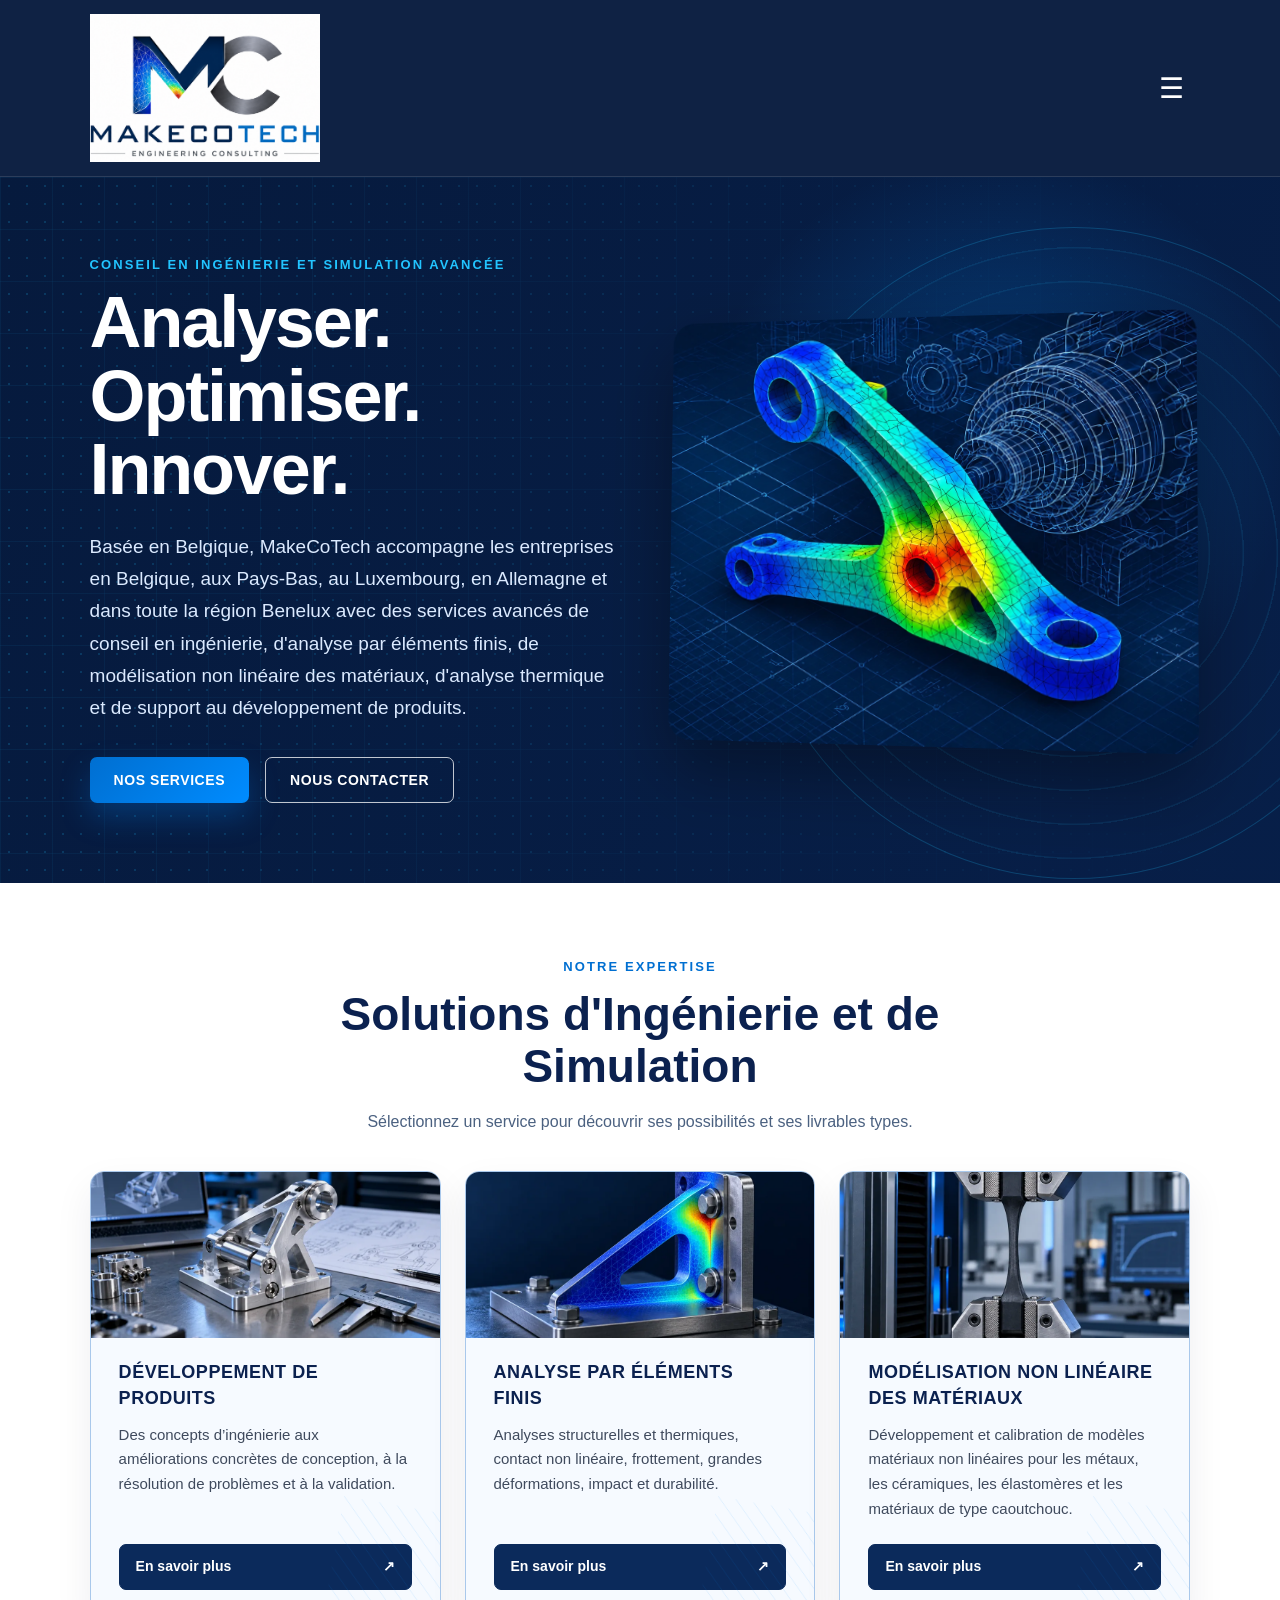
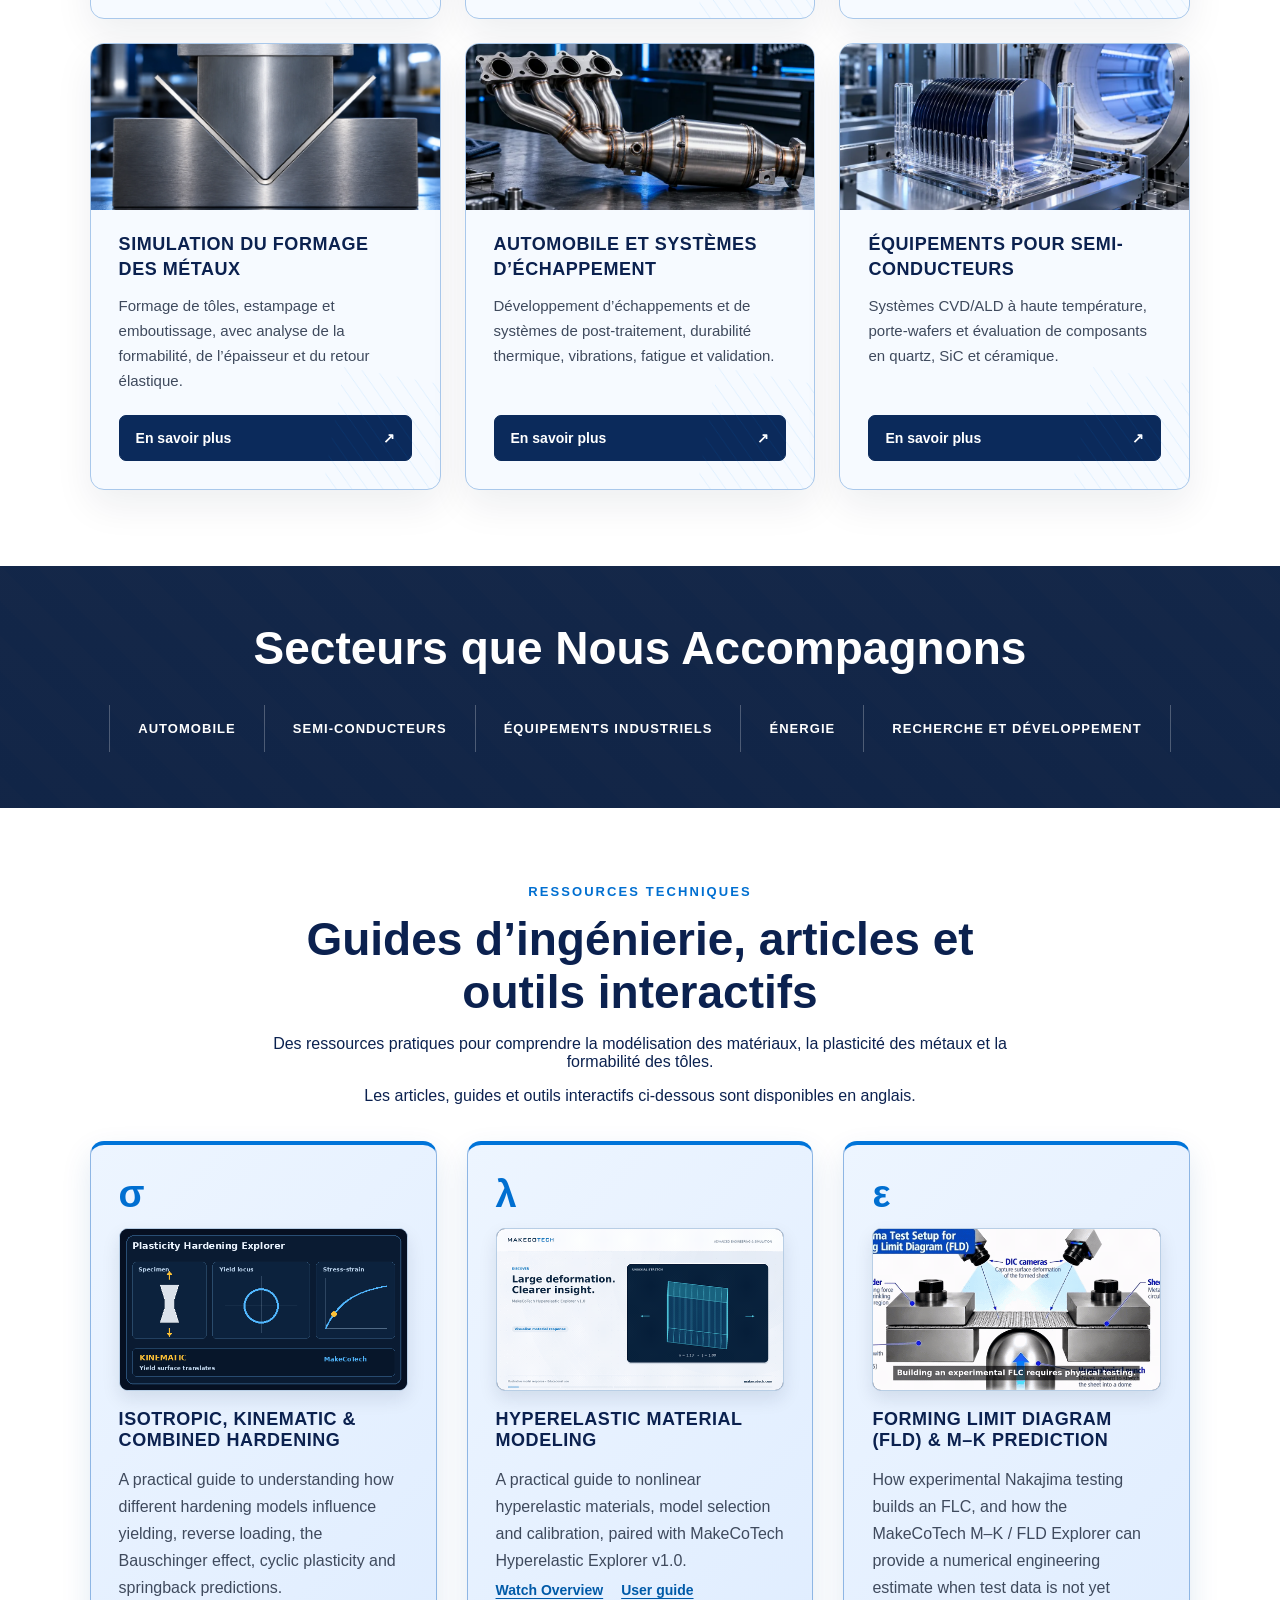
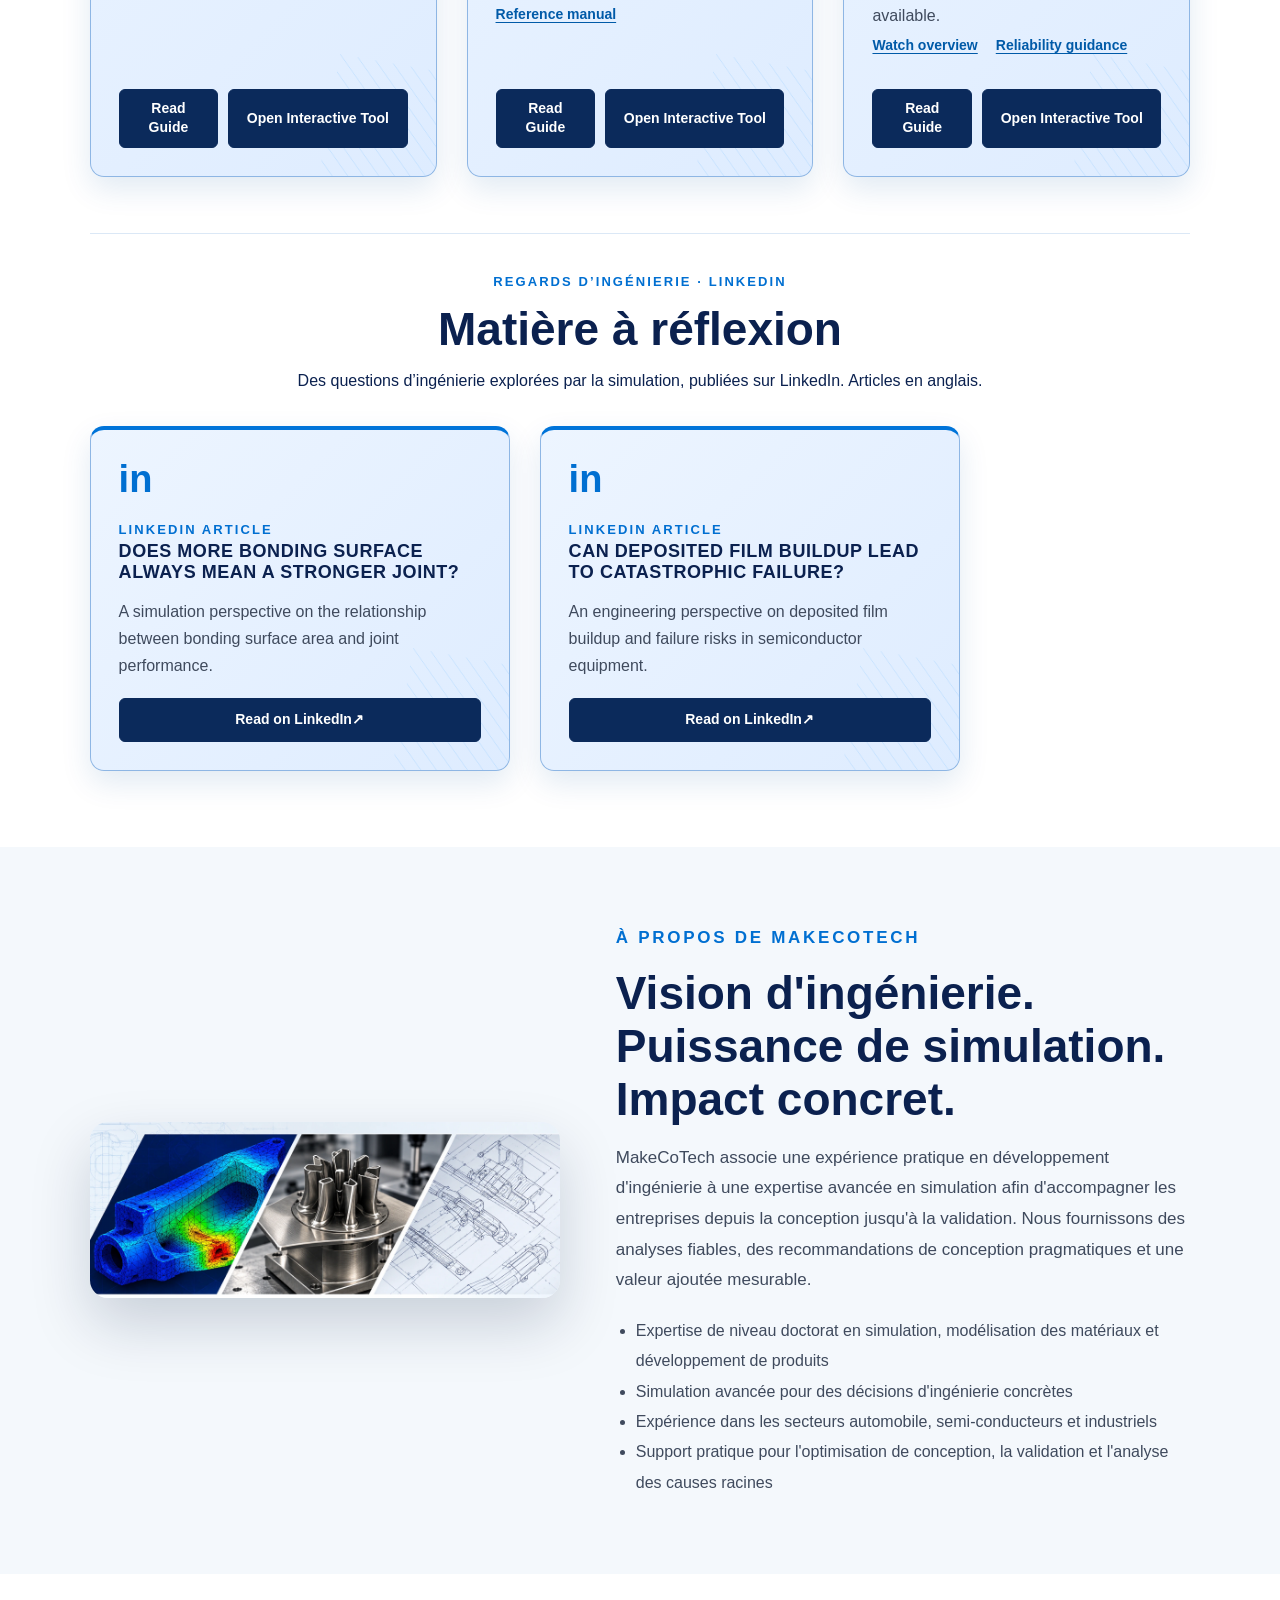
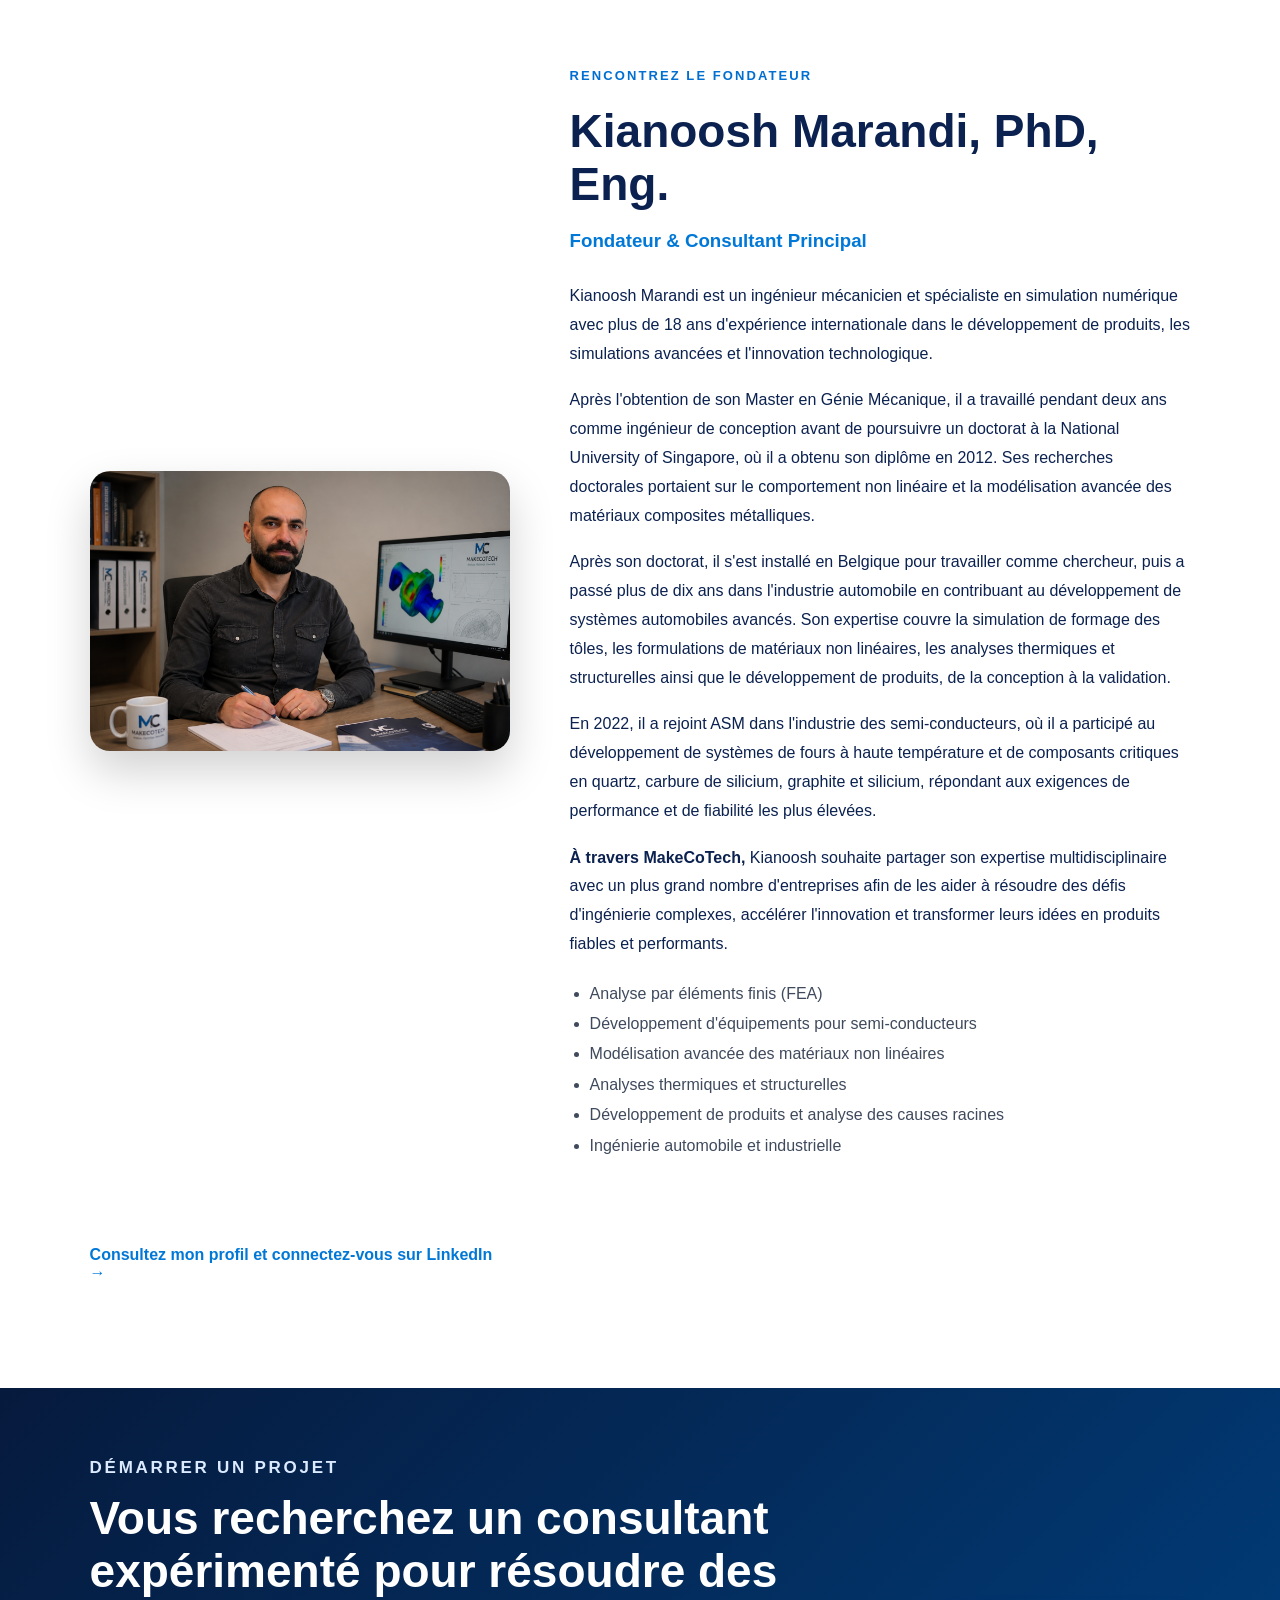
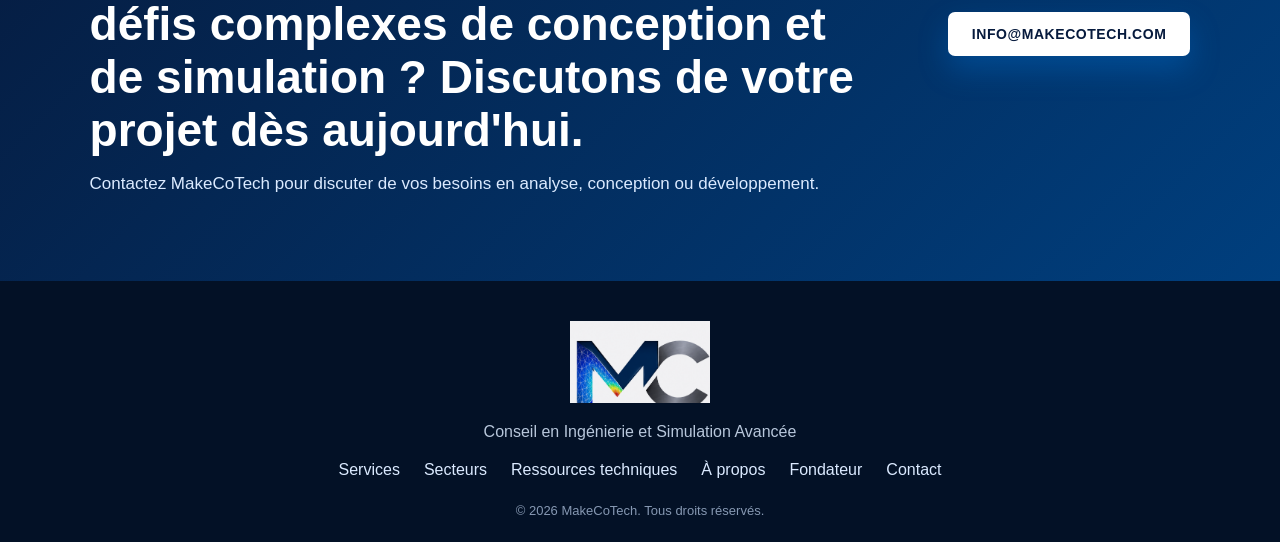
==== commit 03b68785: "Update resource publication card for hardening guide" ====
--- a/fr/index.html
+++ b/fr/index.html
@@ -164,8 +164,11 @@
 </div>
 
 <div class="cards resource-cards">
-<article class="card resource-publication" lang="en">
+<article class="card resource-publication resource-publication-motion" lang="en">
 <div class="icon" aria-hidden="true">σ</div>
+<a class="resource-motion" href="../plasticity-hardening.html" aria-label="Open Isotropic, Kinematic and Combined Hardening guide" hreflang="en">
+<img src="../assets/video/MakeCoTech-Hardening-Card.gif" alt="Animated preview showing isotropic, kinematic and combined hardening behavior" loading="lazy" decoding="async" width="560" height="315"/>
+</a>
 <h3><a href="../plasticity-hardening.html" hreflang="en">Isotropic, Kinematic &amp; Combined Hardening</a></h3>
 <p>A practical guide to understanding how different hardening models influence yielding, reverse loading, the Bauschinger effect, cyclic plasticity and springback predictions.</p>
 <div class="resource-publication-links">
--- a/style.css
+++ b/style.css
@@ -1320,12 +1320,14 @@
   position: relative;
   z-index: 2;
   display: block;
-  width: calc(100% + 56px);
-  margin: -28px -28px 22px;
+  width: 100%;
+  margin: 0 0 18px;
   aspect-ratio: 16 / 9;
   overflow: hidden;
   background: #061a3d;
-  border-bottom: 1px solid #b8cee5;
+  border: 1px solid #b8cee5;
+  border-radius: 9px;
+  box-shadow: 0 8px 18px rgba(6,26,61,.10);
 }
 
 .resource-publication-motion .resource-motion img {
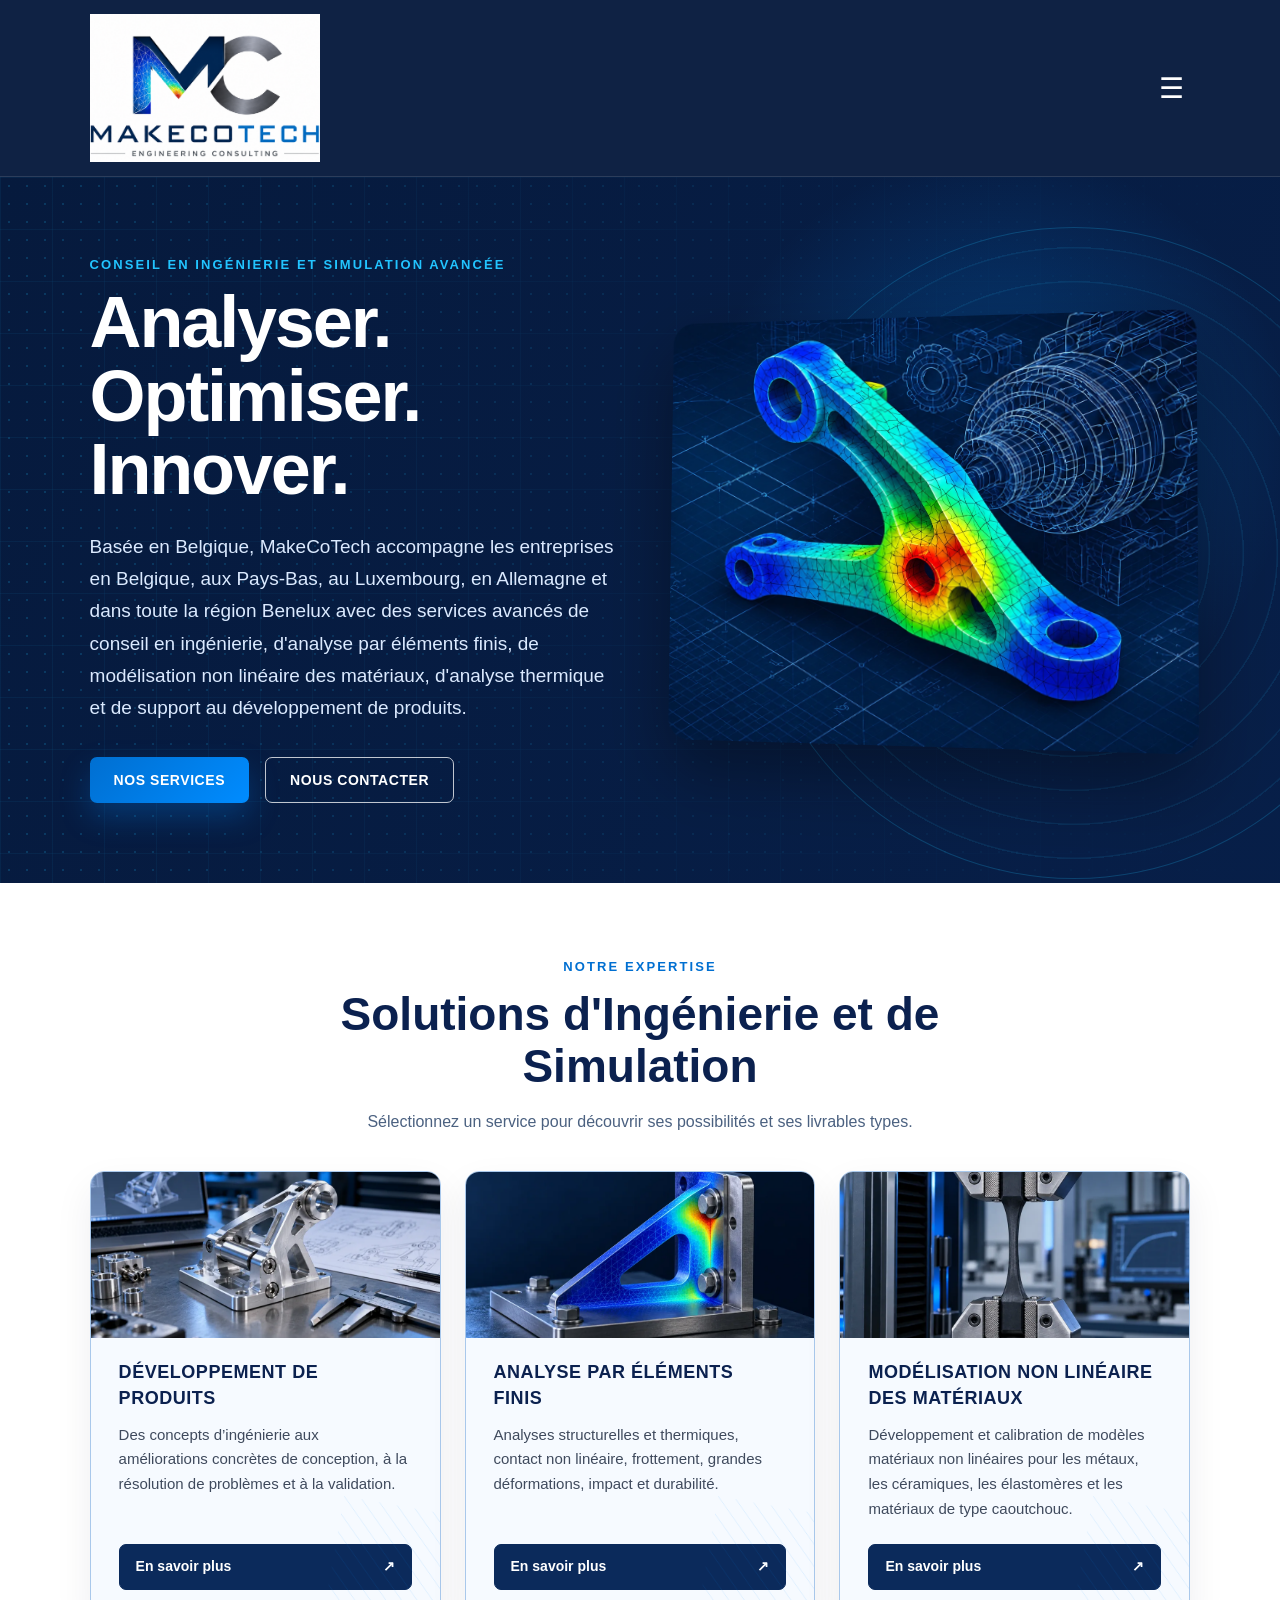
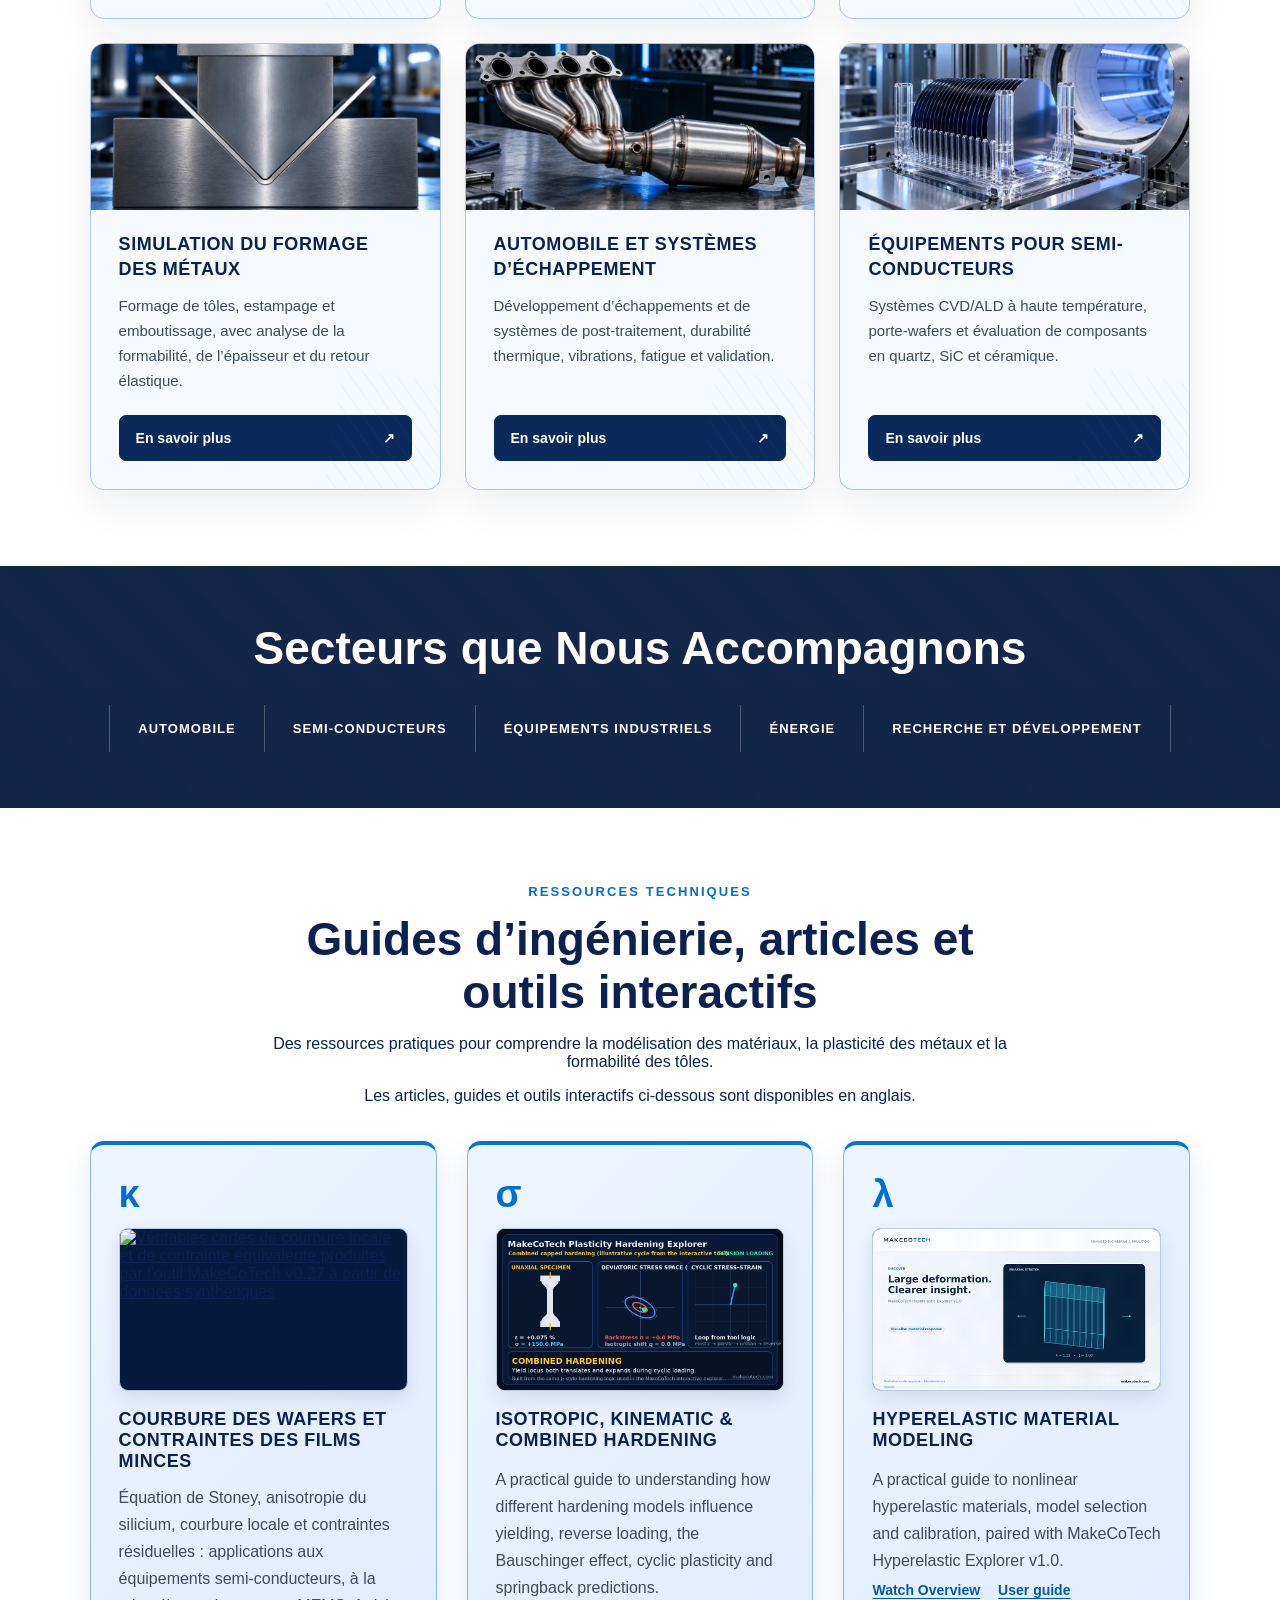
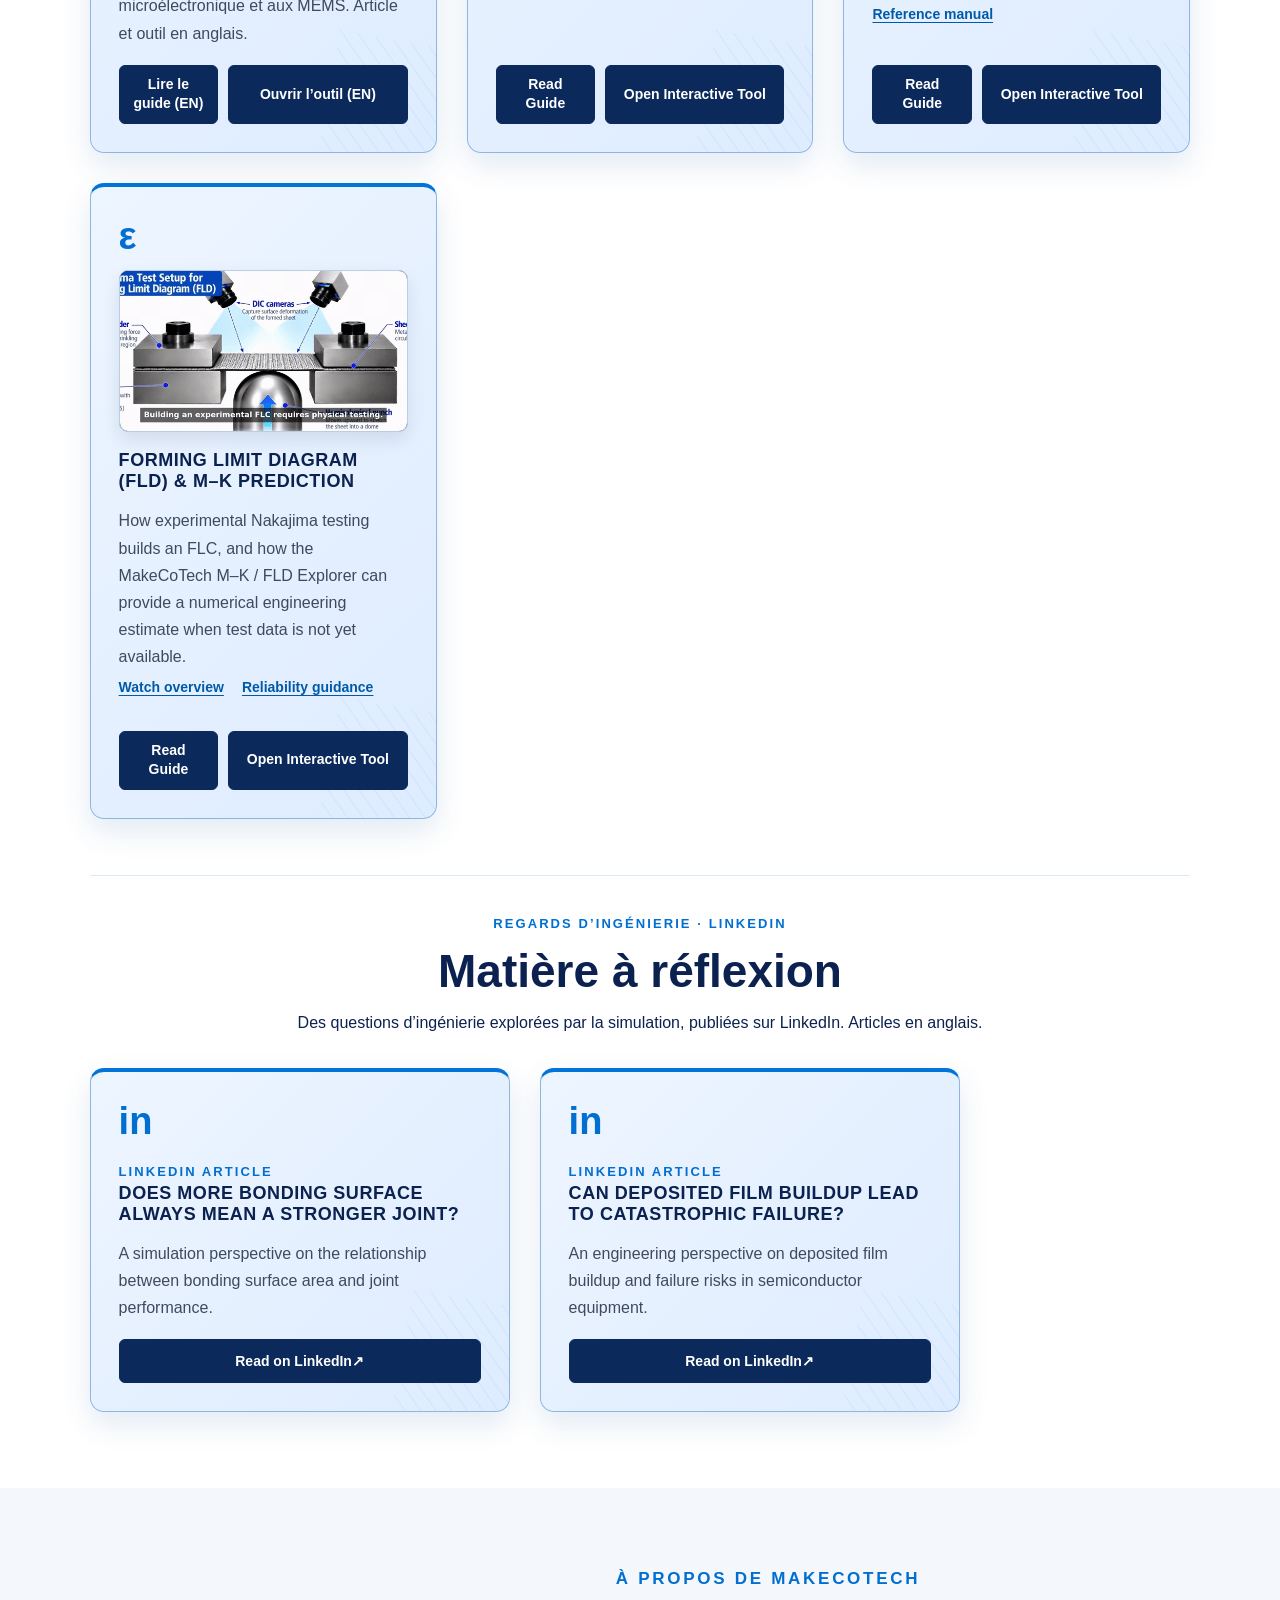
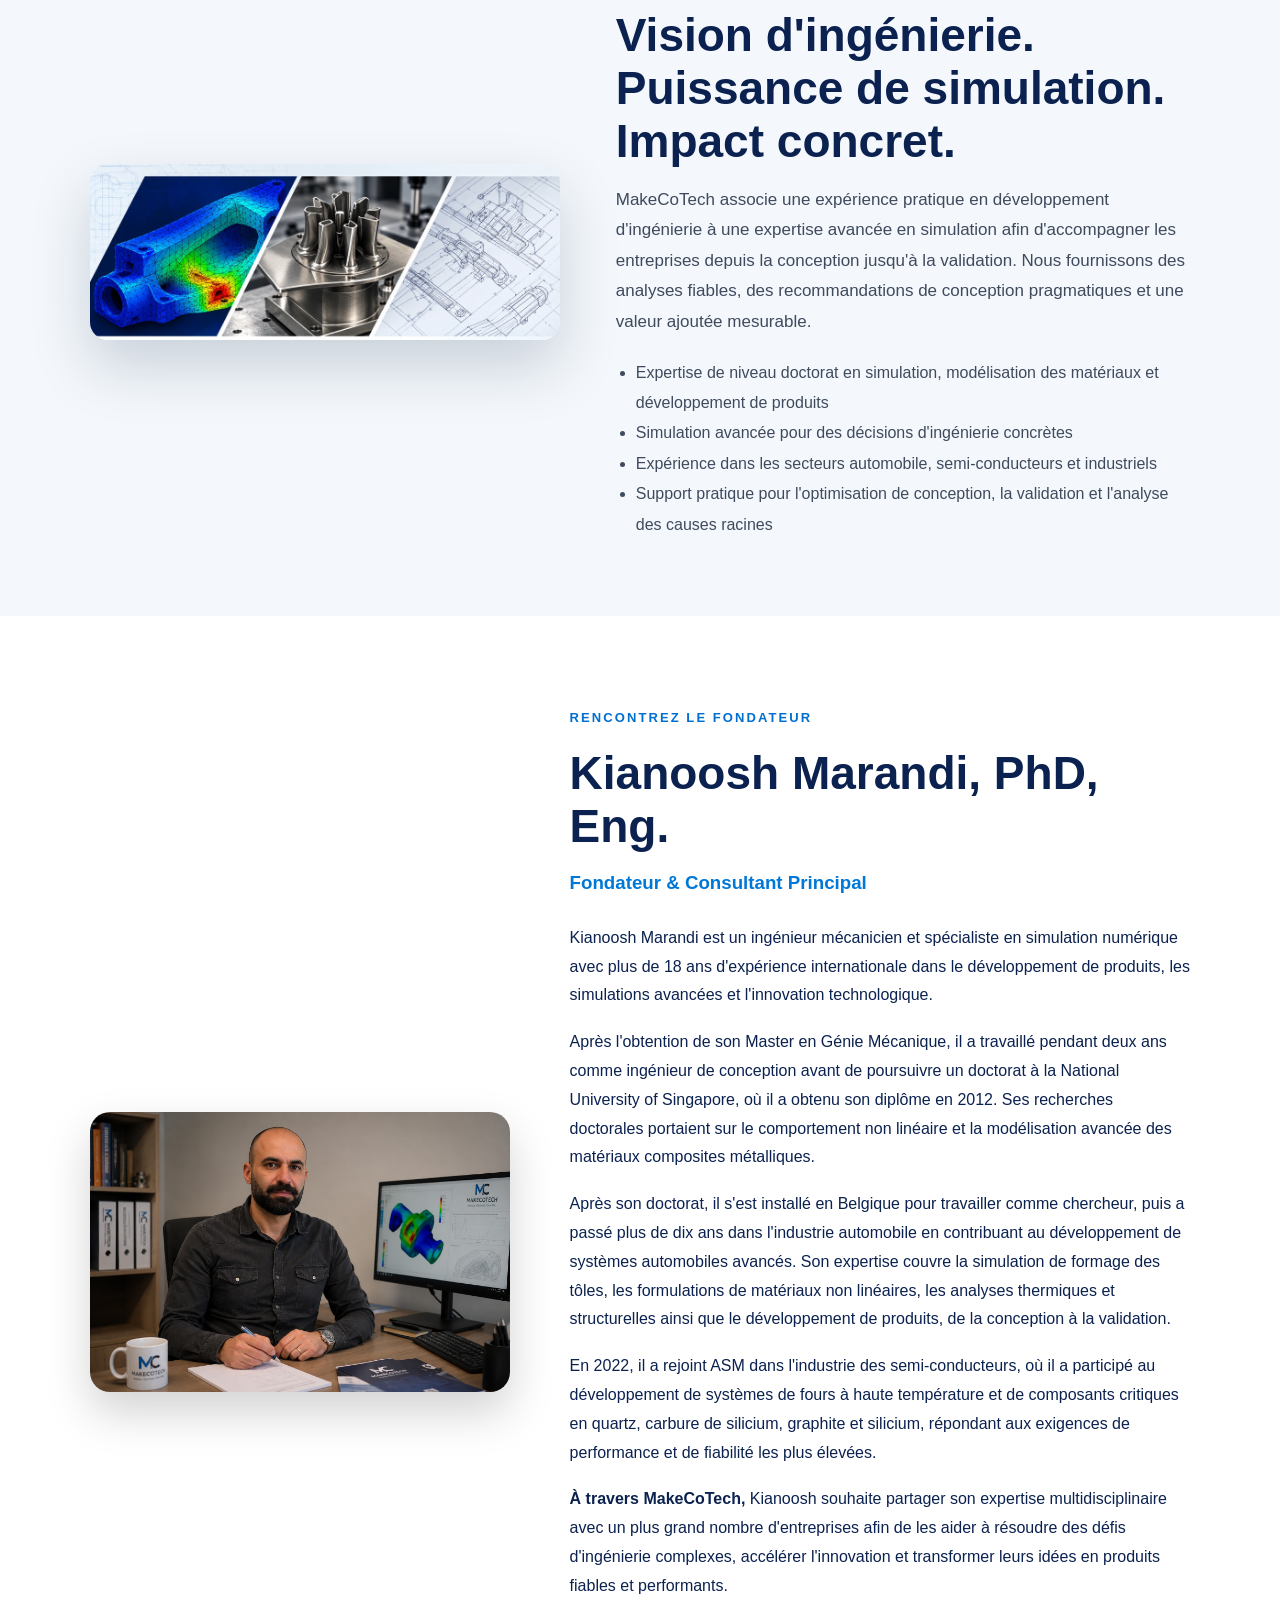
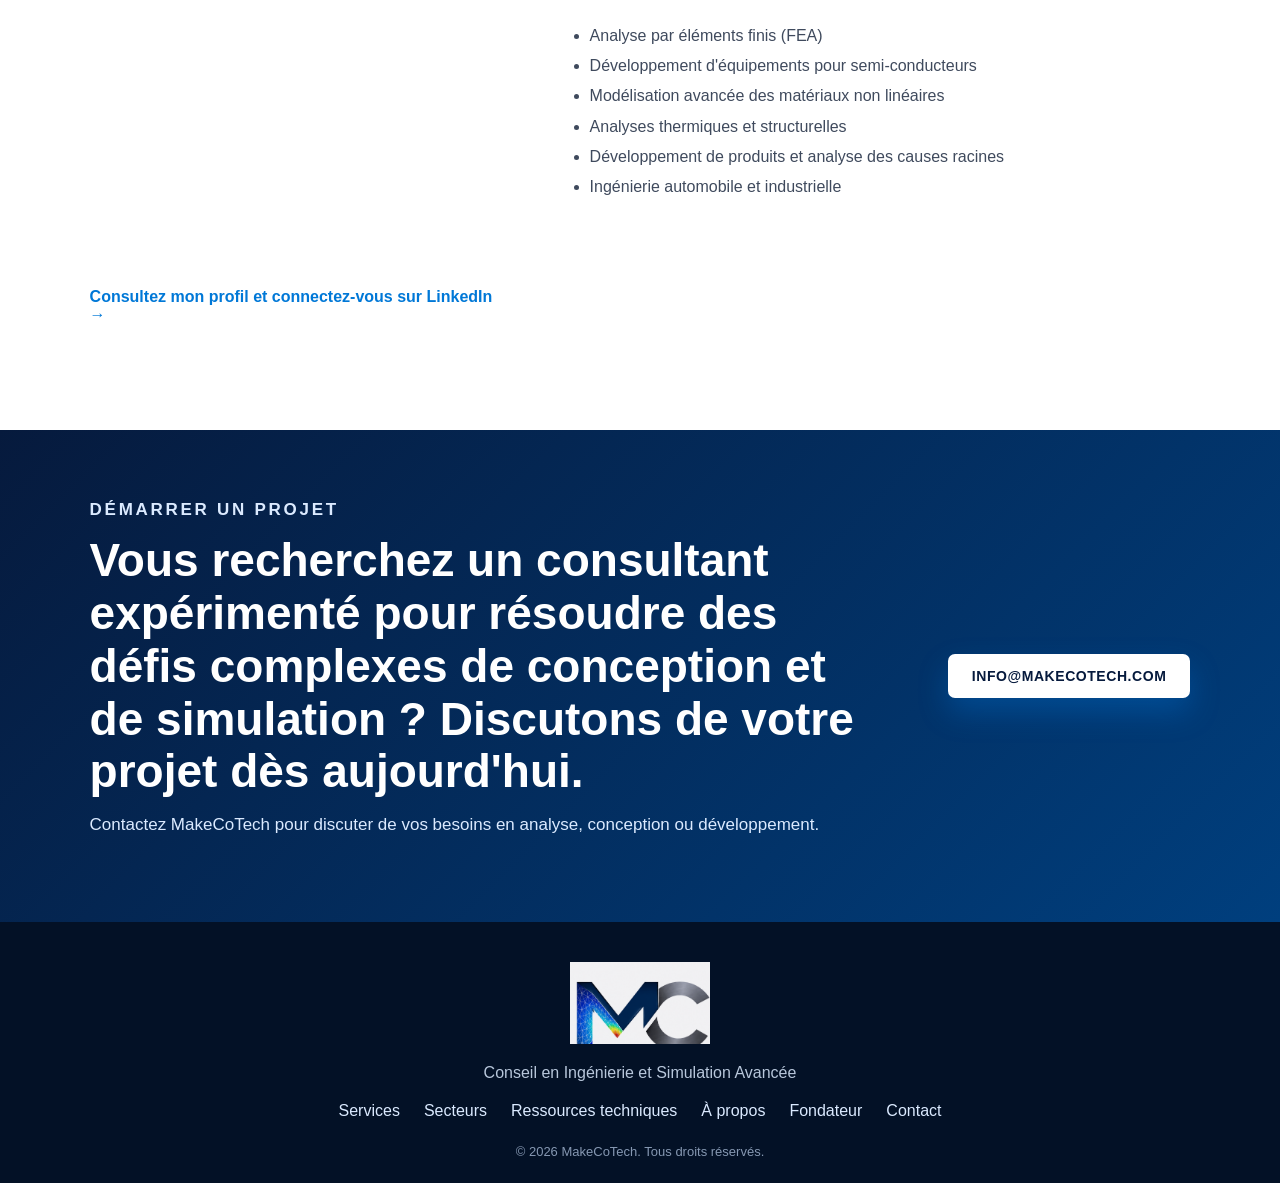
==== commit c54ff372: "Draft: add wafer Stoney article and explorer links to fr/index.html" ====
--- a/fr/index.html
+++ b/fr/index.html
@@ -164,6 +164,23 @@
 </div>
 
 <div class="cards resource-cards">
+
+<!-- BEGIN MakeCoTech Wafer Bow & Thin-Film Stress -->
+<article class="card resource-publication resource-publication-motion wafer-resource-card">
+  <div class="icon" aria-hidden="true">κ</div>
+  <a class="resource-motion" href="../stoney-equation-wafer-curvature.html" hreflang="en" aria-label="Lire le guide sur l'équation de Stoney et la courbure des wafers (en anglais)">
+    <img src="../assets/wafer-bow/MakeCoTech_ActualTool_Stress_Maps_v027.png" width="560" height="315" loading="lazy" decoding="async"
+         alt="Véritables cartes de courbure locale et de contrainte équivalente produites par l'outil MakeCoTech v0.27 à partir de données synthétiques" />
+  </a>
+  <h3><a href="../stoney-equation-wafer-curvature.html" hreflang="en">Courbure des wafers et contraintes des films minces</a></h3>
+  <p>Équation de Stoney, anisotropie du silicium, courbure locale et contraintes résiduelles : applications aux équipements semi-conducteurs, à la microélectronique et aux MEMS. Article et outil en anglais.</p>
+  <div class="resource-publication-links">
+    <a href="../stoney-equation-wafer-curvature.html" hreflang="en">Lire le guide (EN)</a>
+    <a href="../MakeCoTech_Wafer_Bow_Stress_Explorer_v0.27.html" hreflang="en">Ouvrir l’outil (EN)</a>
+  </div>
+</article>
+<!-- END MakeCoTech Wafer Bow & Thin-Film Stress -->
+
 <article class="card resource-publication resource-publication-motion" lang="en">
 <div class="icon" aria-hidden="true">σ</div>
 <a class="resource-motion" href="../plasticity-hardening.html" aria-label="Open Isotropic, Kinematic and Combined Hardening guide" hreflang="en">
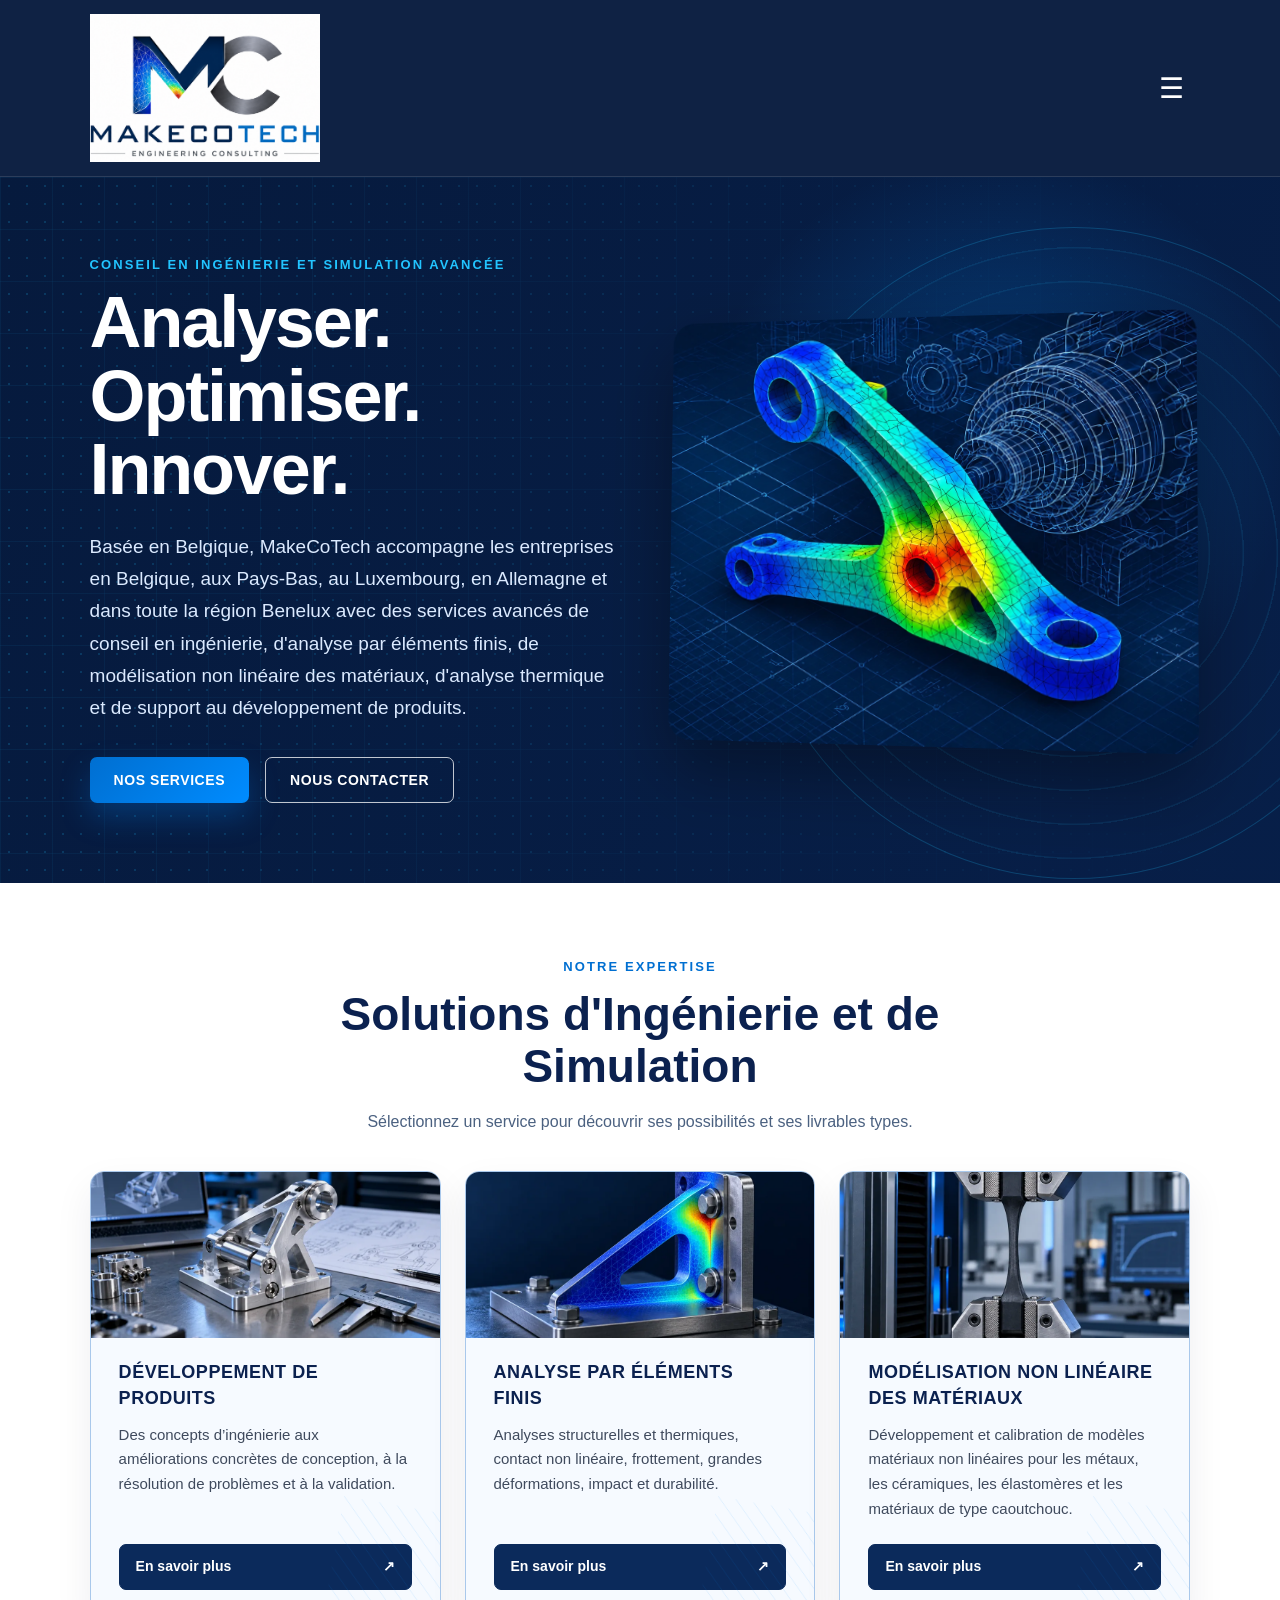
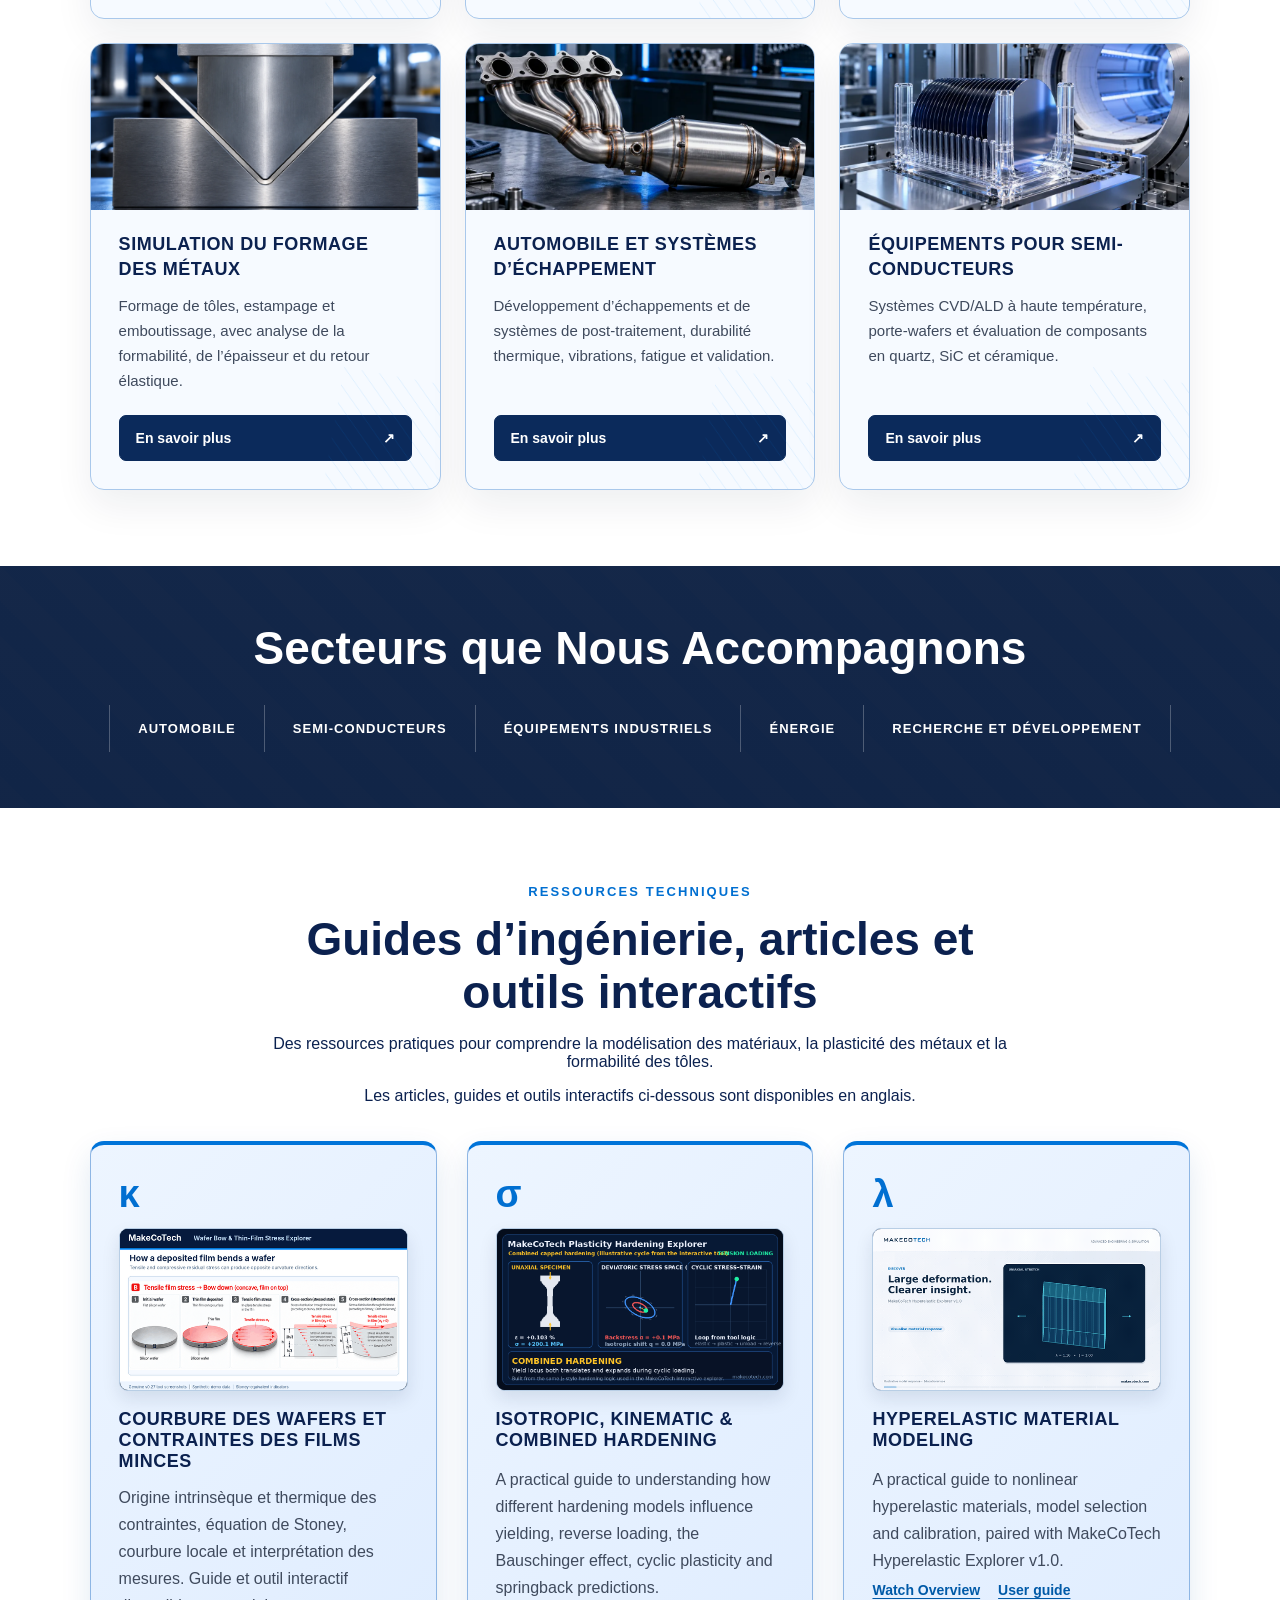
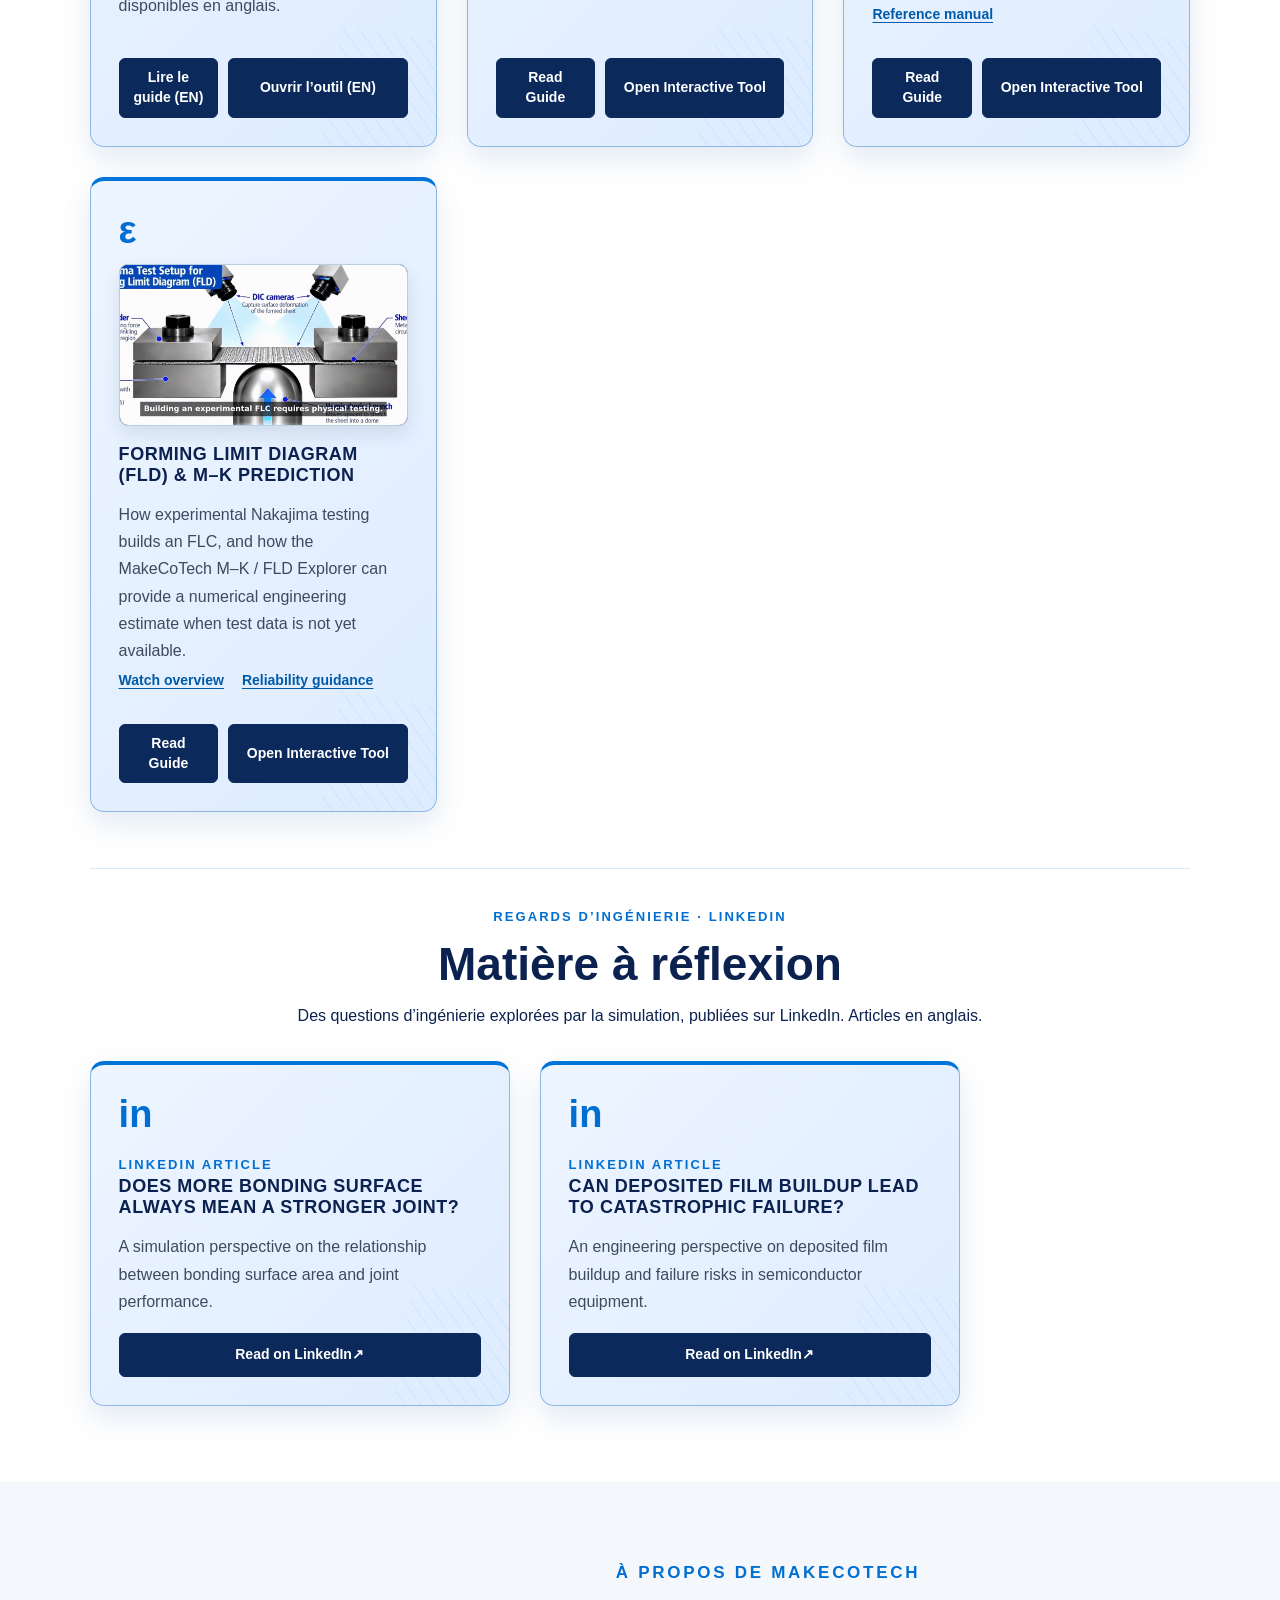
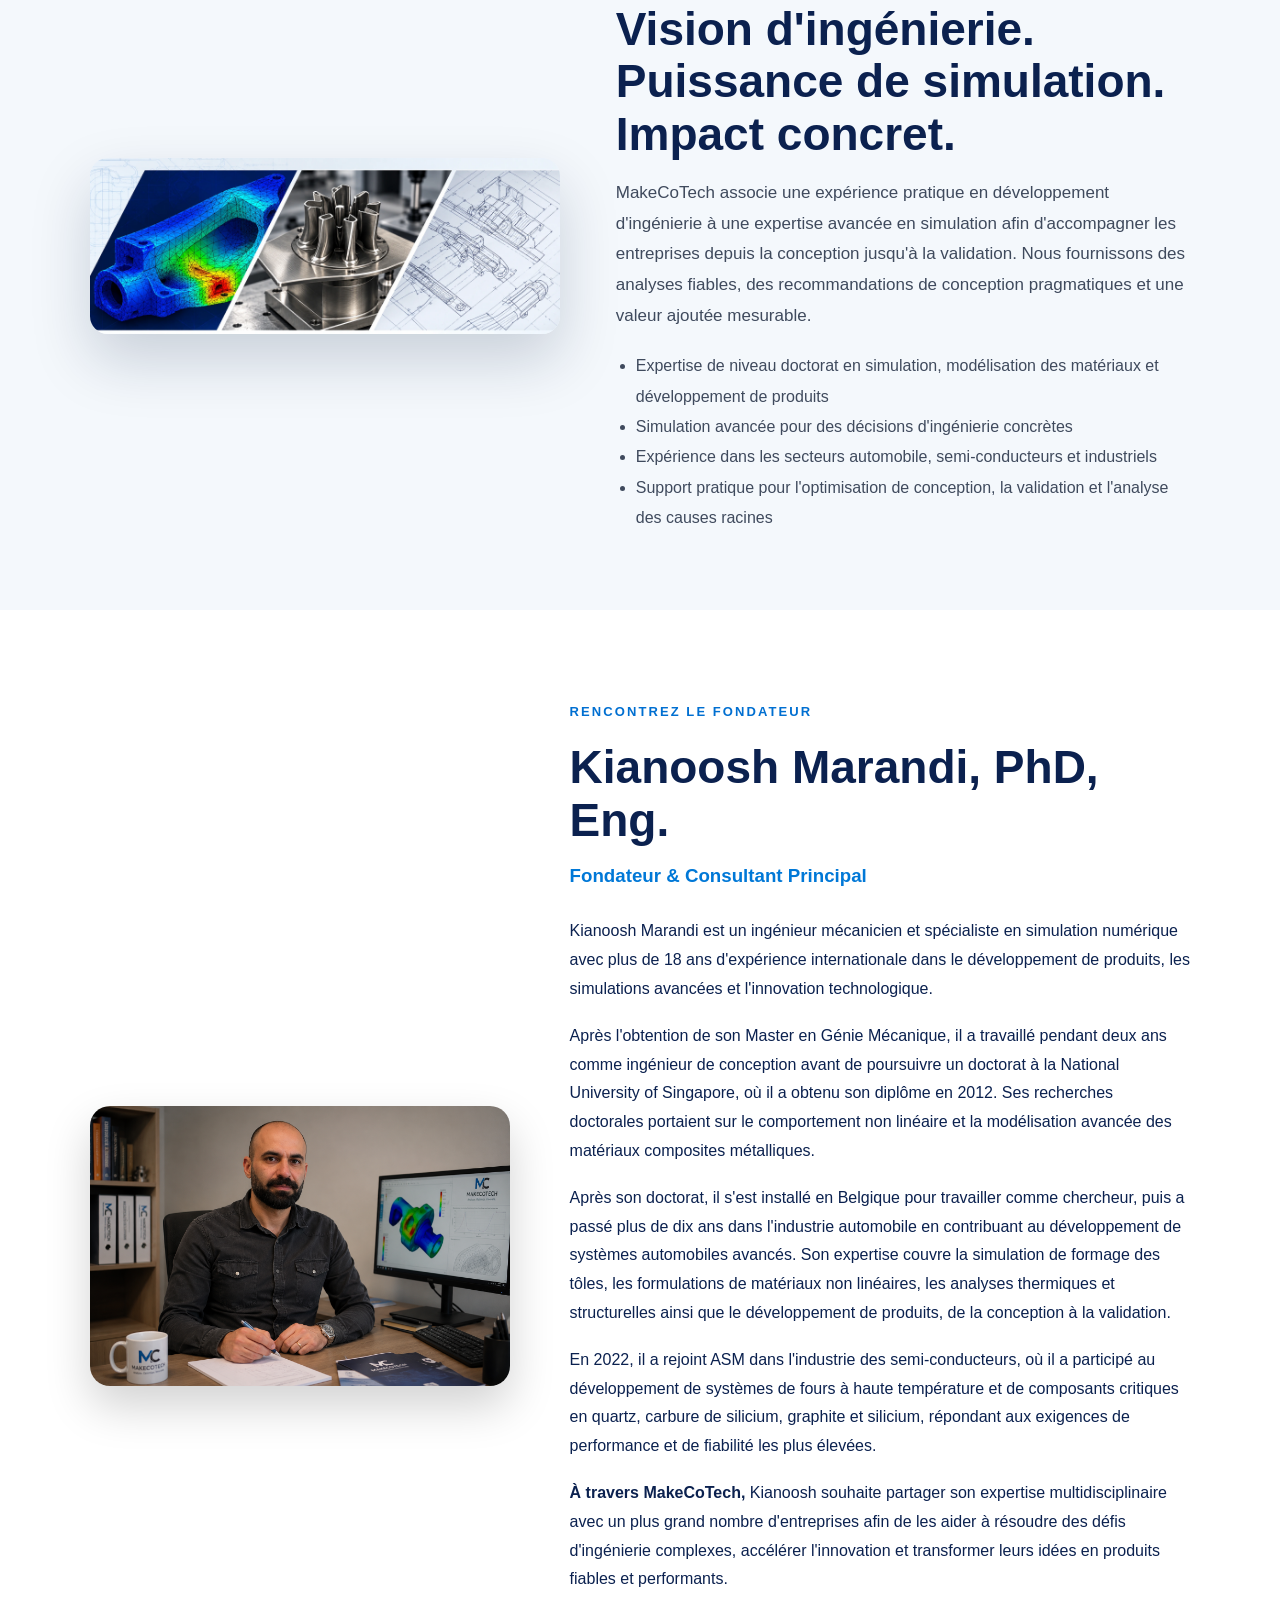
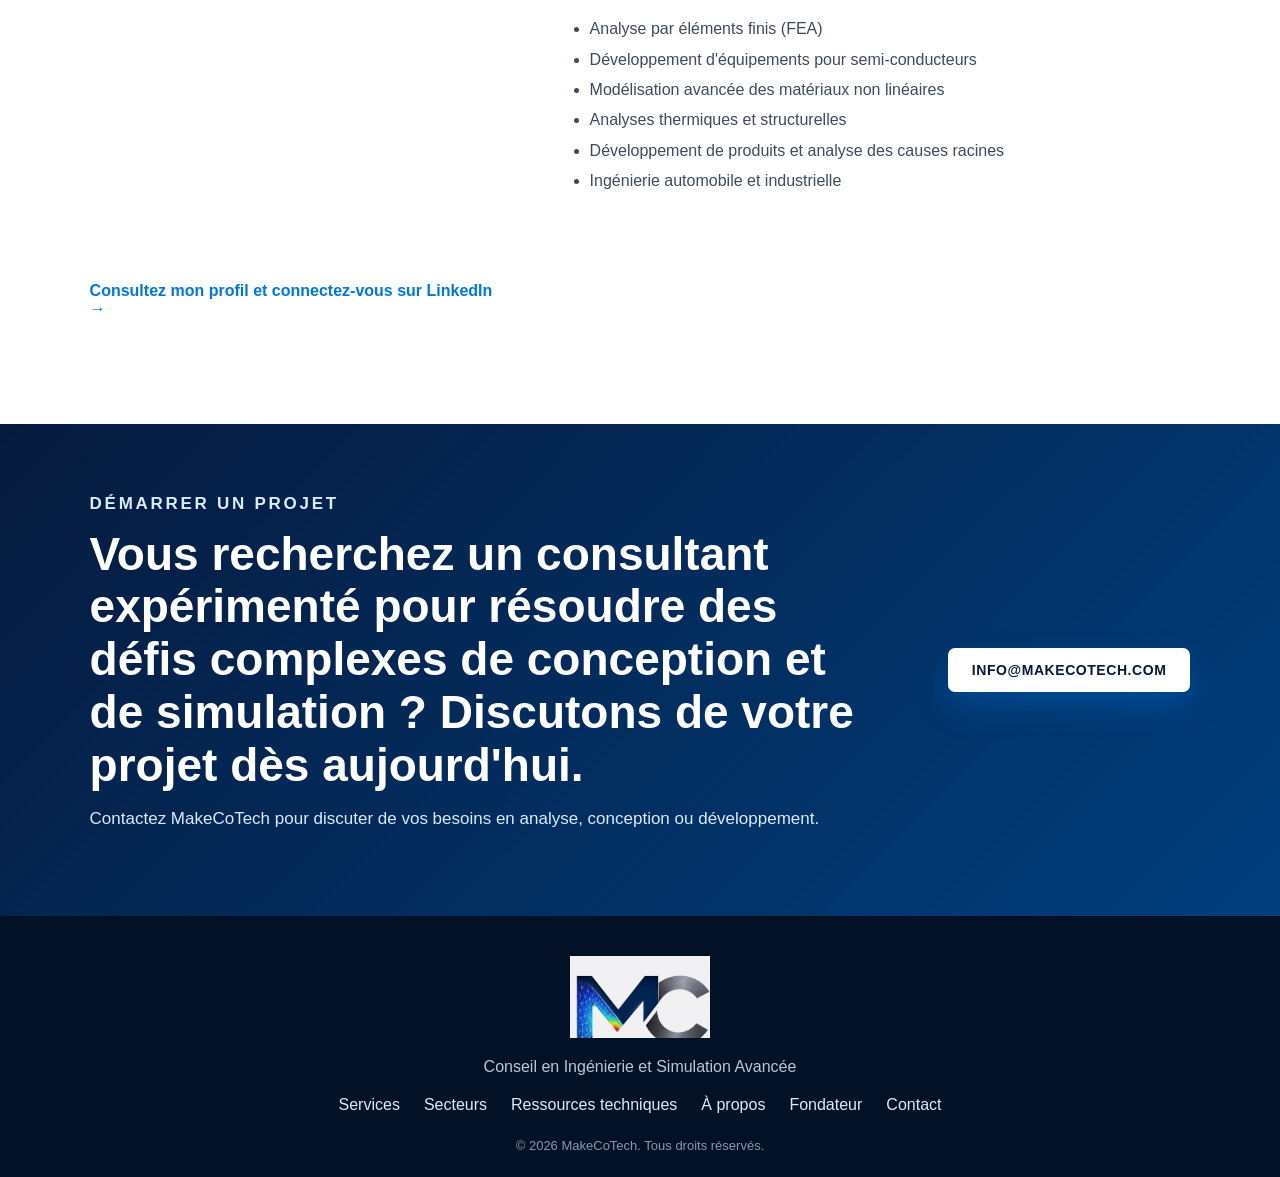
==== commit dfb863d0: "Add French resource card for wafer curvature Added French content for MakeCoTech Wafer Bow and Thin-" ====
--- a/fr/index.html
+++ b/fr/index.html
@@ -164,22 +164,17 @@
 </div>
 
 <div class="cards resource-cards">
-
-<!-- BEGIN MakeCoTech Wafer Bow & Thin-Film Stress -->
-<article class="card resource-publication resource-publication-motion wafer-resource-card">
-  <div class="icon" aria-hidden="true">κ</div>
-  <a class="resource-motion" href="../stoney-equation-wafer-curvature.html" hreflang="en" aria-label="Lire le guide sur l'équation de Stoney et la courbure des wafers (en anglais)">
-    <img src="../assets/wafer-bow/MakeCoTech_ActualTool_Stress_Maps_v027.png" width="560" height="315" loading="lazy" decoding="async"
-         alt="Véritables cartes de courbure locale et de contrainte équivalente produites par l'outil MakeCoTech v0.27 à partir de données synthétiques" />
-  </a>
-  <h3><a href="../stoney-equation-wafer-curvature.html" hreflang="en">Courbure des wafers et contraintes des films minces</a></h3>
-  <p>Équation de Stoney, anisotropie du silicium, courbure locale et contraintes résiduelles : applications aux équipements semi-conducteurs, à la microélectronique et aux MEMS. Article et outil en anglais.</p>
-  <div class="resource-publication-links">
-    <a href="../stoney-equation-wafer-curvature.html" hreflang="en">Lire le guide (EN)</a>
-    <a href="../MakeCoTech_Wafer_Bow_Stress_Explorer_v0.27.html" hreflang="en">Ouvrir l’outil (EN)</a>
-  </div>
-</article>
-<!-- END MakeCoTech Wafer Bow & Thin-Film Stress -->
+<!-- MakeCoTech Wafer Bow & Thin-Film Stress Explorer — carte d'accueil FR -->
+<article class="card resource-publication resource-publication-motion wafer-resource-card" lang="fr">
+<div class="icon" aria-hidden="true">κ</div>
+<a class="resource-motion" href="../stoney-equation-wafer-curvature.html" hreflang="en" aria-label="Lire l'article consacré à l'équation de Stoney (en anglais)">
+<img src="../assets/wafer-bow/MakeCoTech-Wafer-Bow-Tool-Card.gif" alt="Animation réalisée avec les véritables cartes de courbure et vues 3D du simulateur MakeCoTech v0.27 à partir de données synthétiques" width="560" height="315" loading="lazy" decoding="async" />
+</a>
+<h3><a href="../stoney-equation-wafer-curvature.html" hreflang="en">Courbure des wafers et contraintes des films minces</a></h3>
+<p>Origine intrinsèque et thermique des contraintes, équation de Stoney, courbure locale et interprétation des mesures. Guide et outil interactif disponibles en anglais.</p>
+<div class="resource-publication-links"><a href="../stoney-equation-wafer-curvature.html" hreflang="en">Lire le guide (EN)</a><a href="../MakeCoTech_Wafer_Bow_Stress_Explorer_v0.27.html" hreflang="en">Ouvrir l’outil (EN)</a></div>
+</article>
+
 
 <article class="card resource-publication resource-publication-motion" lang="en">
 <div class="icon" aria-hidden="true">σ</div>
--- a/style.css
+++ b/style.css
@@ -1362,3 +1362,14 @@
     grid-template-columns: minmax(0, 1fr);
   }
 }
+
+
+/* Wafer Bow & Thin-Film Stress resource card — shared by EN and FR indexes.
+   Uses the site's existing MakeCoTech palette and card components. */
+.resources .wafer-resource-card .resource-motion img {
+  width: 100%;
+  height: auto;
+  aspect-ratio: 16 / 9;
+  object-fit: contain;
+  background: #0b1824;
+}
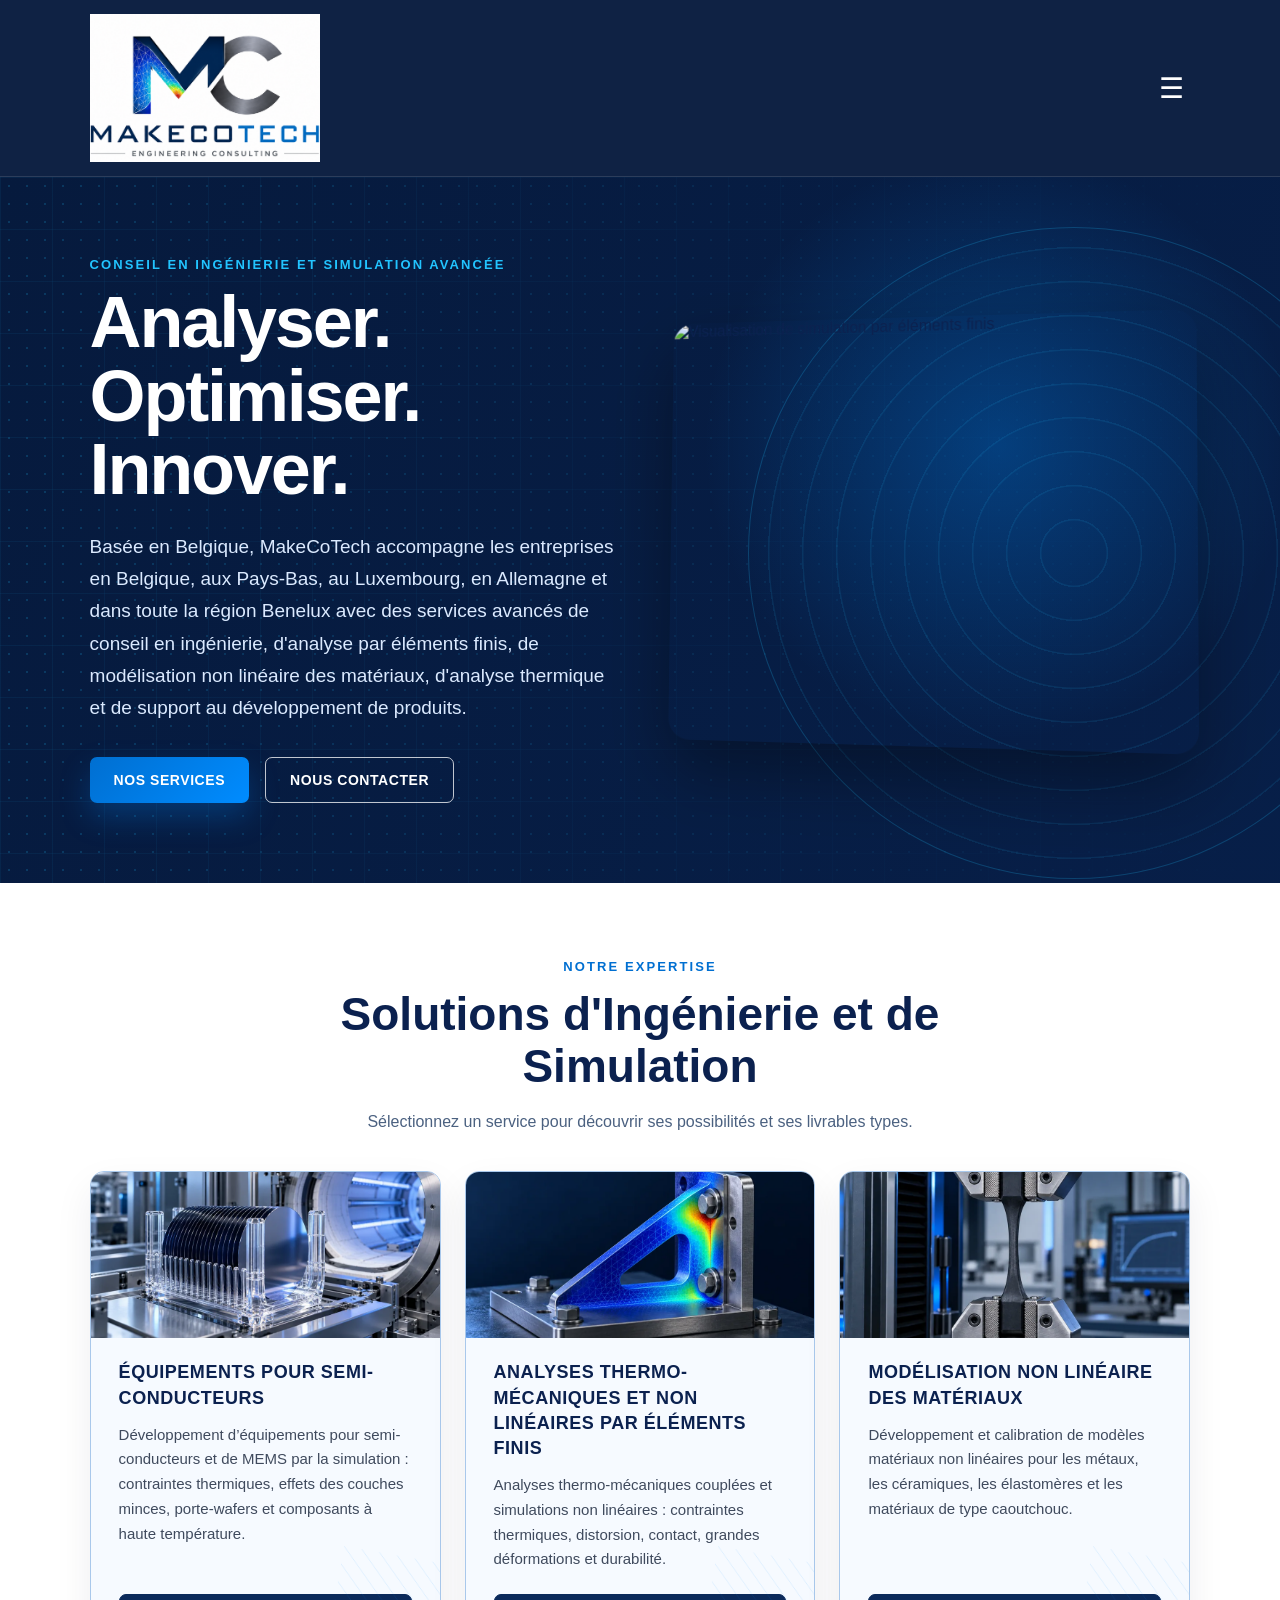
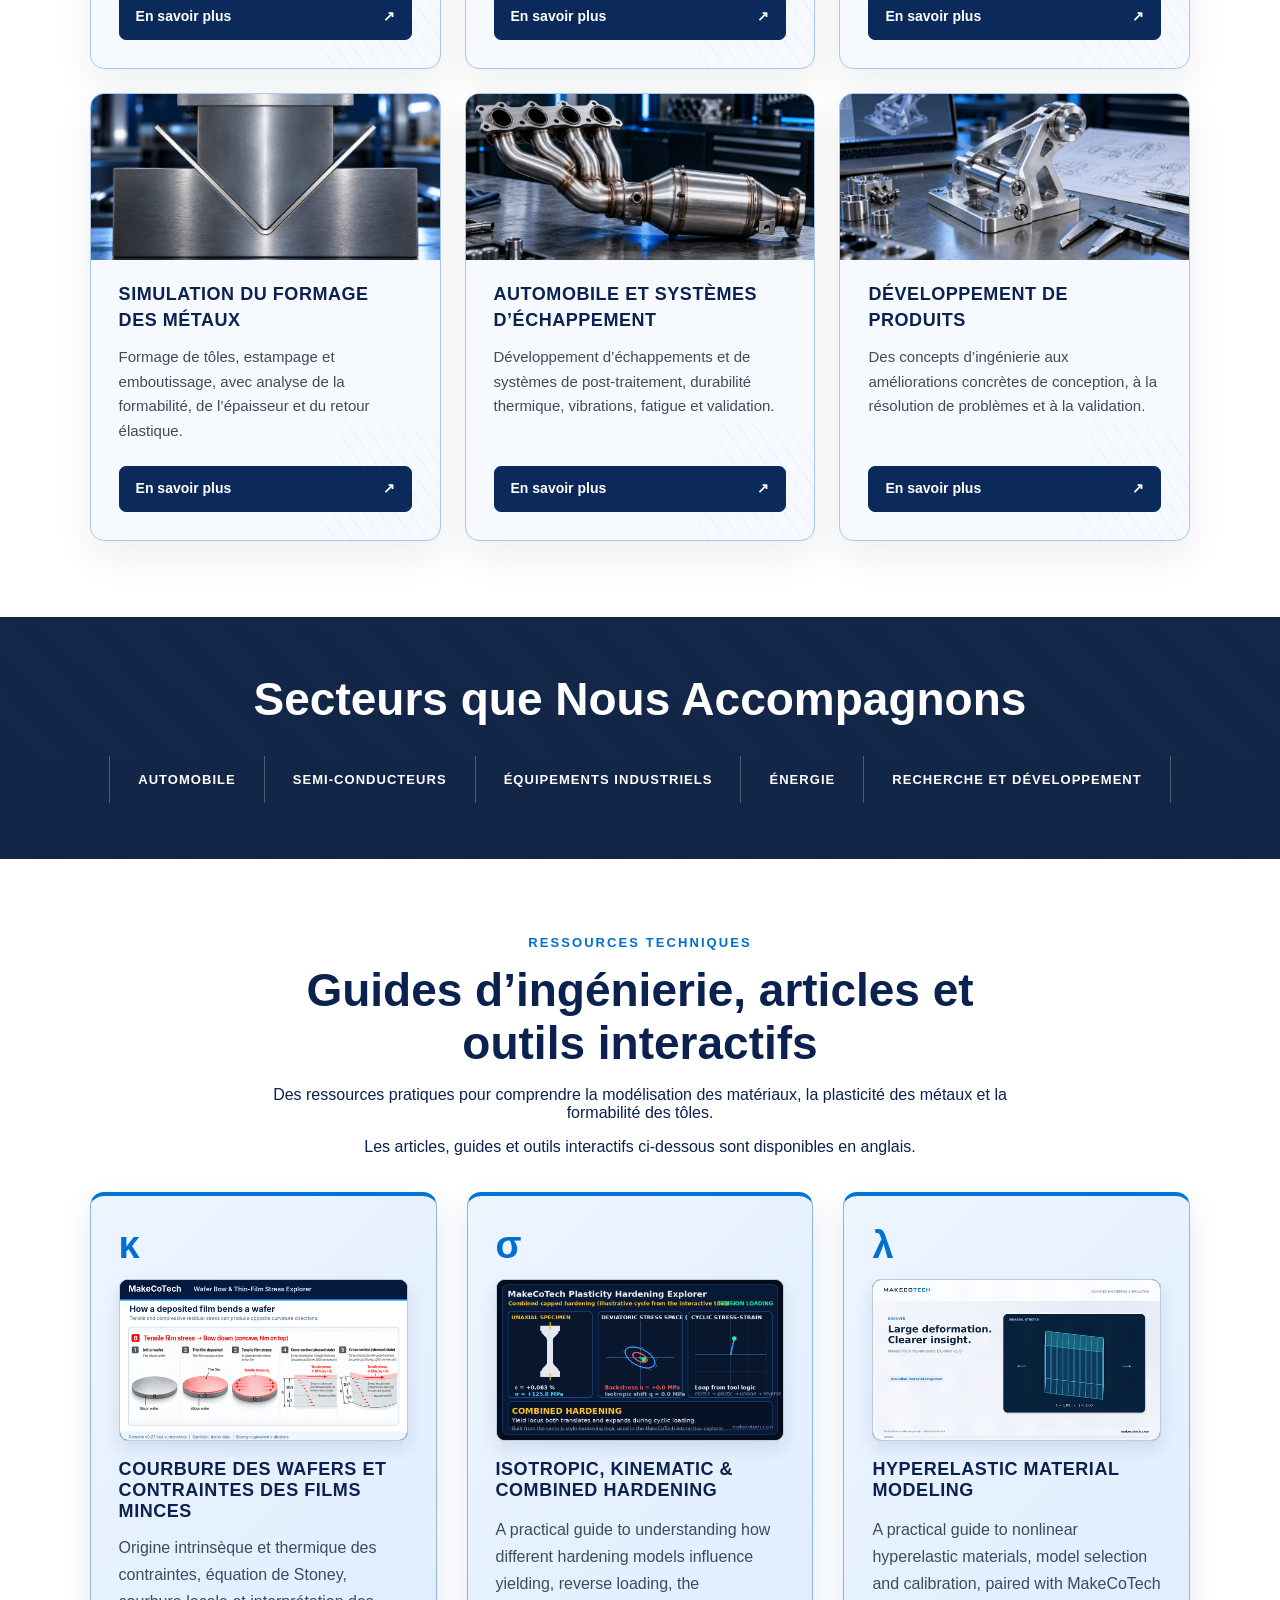
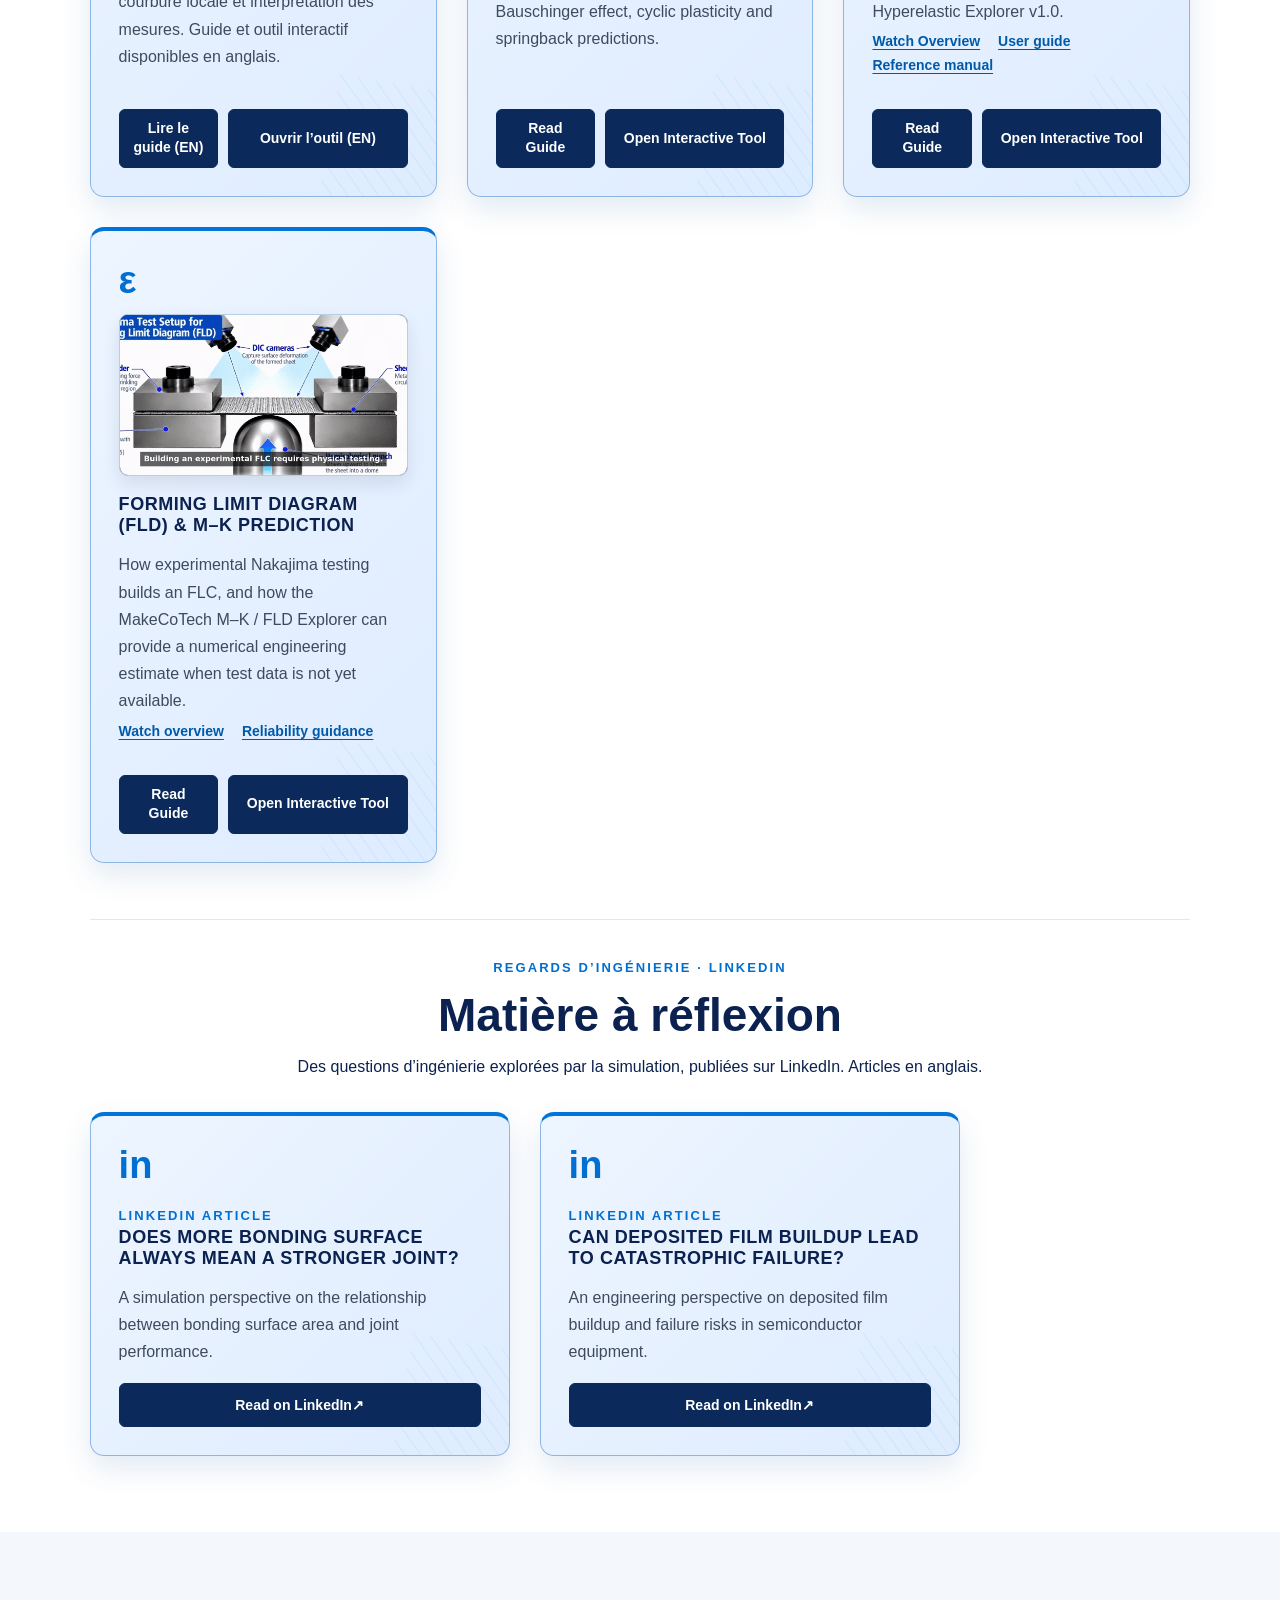
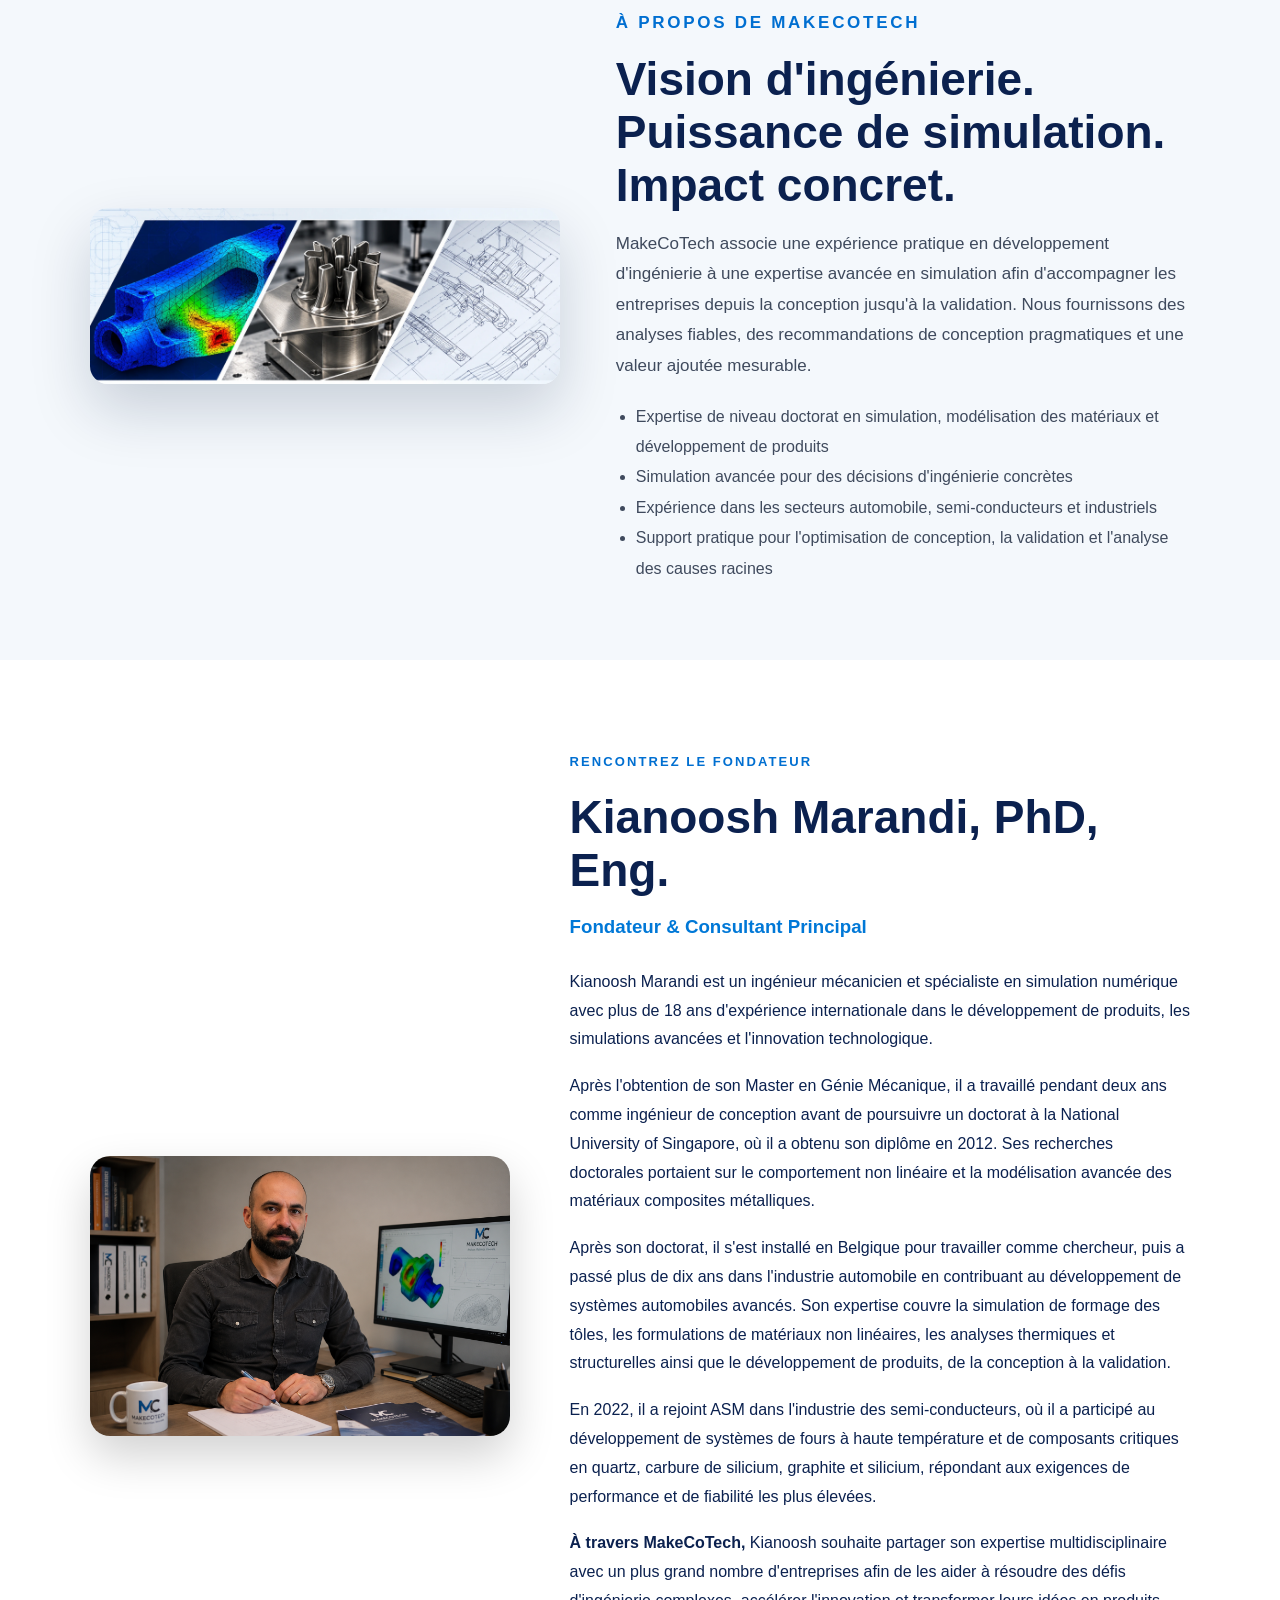
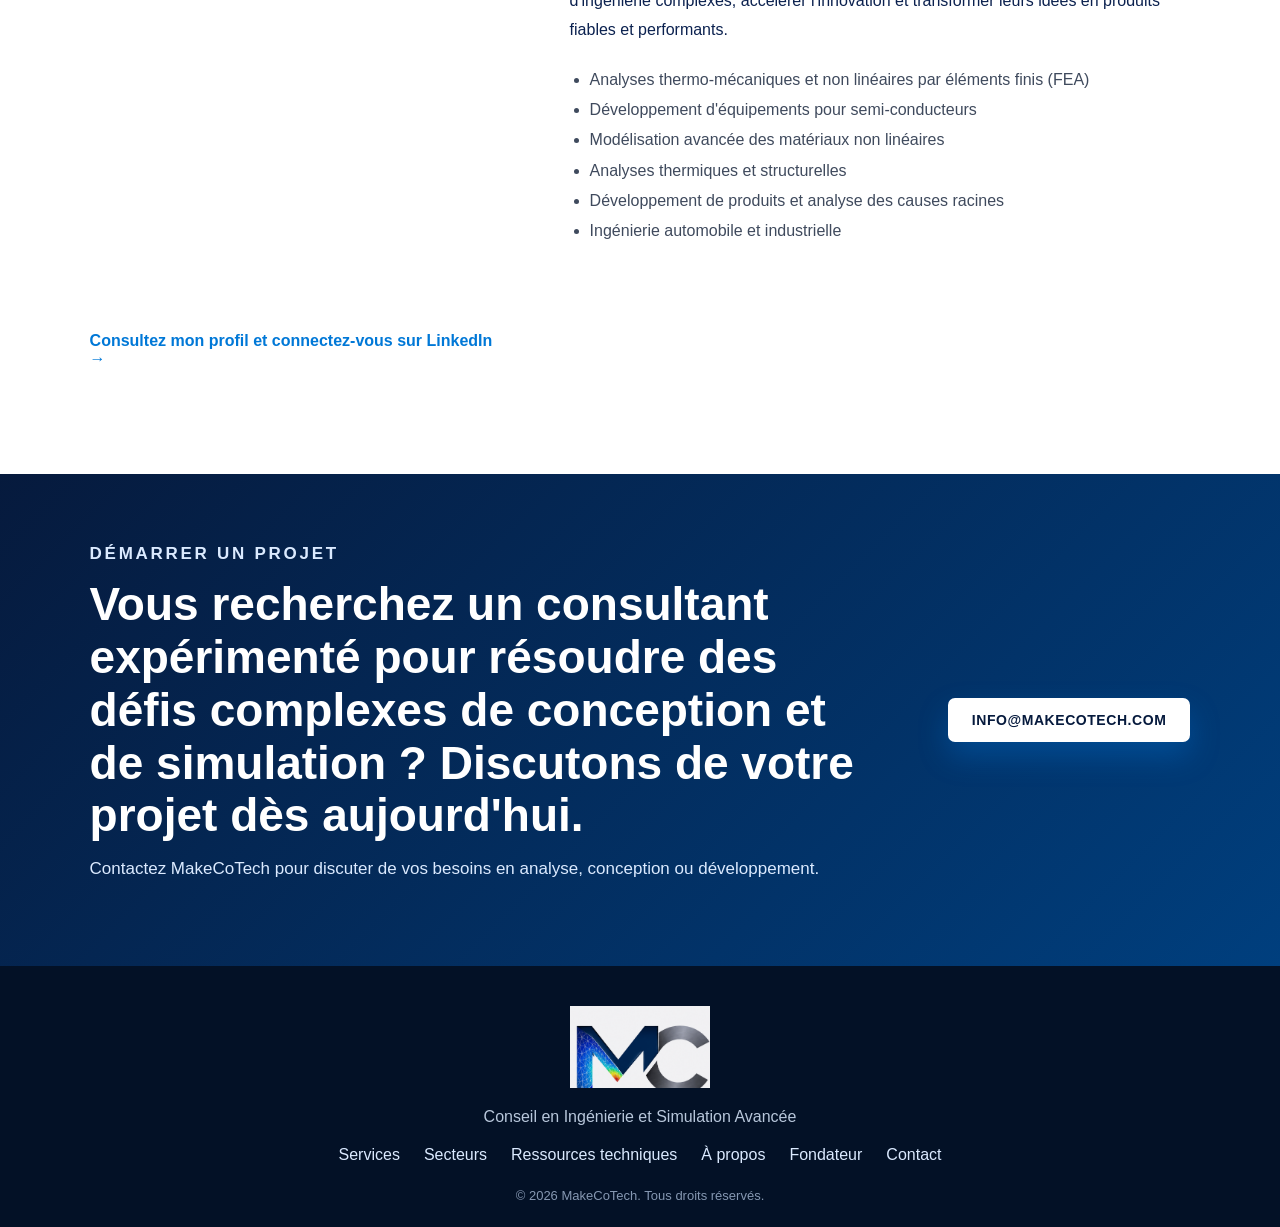
==== commit c438fef8: "Revise service details for engineering offerings Updated service descriptions and added new sections" ====
--- a/fr/index.html
+++ b/fr/index.html
@@ -100,45 +100,45 @@
 
 <div class="cards">
 <article class="card service-card">
+<div class="service-card-media"><img src="../assets/services/semiconductor.webp" alt="" width="960" height="540" loading="lazy" decoding="async"/></div>
+<h3>Équipements pour semi-conducteurs</h3>
+<p>Développement d’équipements pour semi-conducteurs et de MEMS par la simulation : contraintes thermiques, effets des couches minces, porte-wafers et composants à haute température.</p>
+<button class="service-details-trigger" type="button" aria-haspopup="dialog" aria-controls="service-semiconductor-details" aria-label="En savoir plus: Équipements pour semi-conducteurs" data-service-dialog="service-semiconductor-details" hidden>En savoir plus <span aria-hidden="true">↗</span></button>
+</article>
+
+<article class="card service-card">
+<div class="service-card-media"><img src="../assets/services/fea.webp" alt="" width="960" height="540" loading="lazy" decoding="async"/></div>
+<h3>Analyses thermo-mécaniques et non linéaires par éléments finis</h3>
+<p>Analyses thermo-mécaniques couplées et simulations non linéaires : contraintes thermiques, distorsion, contact, grandes déformations et durabilité.</p>
+<button class="service-details-trigger" type="button" aria-haspopup="dialog" aria-controls="service-fea-details" aria-label="En savoir plus: Analyses thermo-mécaniques et non linéaires par éléments finis" data-service-dialog="service-fea-details" hidden>En savoir plus <span aria-hidden="true">↗</span></button>
+</article>
+
+<article class="card service-card">
+<div class="service-card-media"><img src="../assets/services/materials.webp" alt="" width="960" height="540" loading="lazy" decoding="async"/></div>
+<h3>Modélisation non linéaire des matériaux</h3>
+<p>Développement et calibration de modèles matériaux non linéaires pour les métaux, les céramiques, les élastomères et les matériaux de type caoutchouc.</p>
+<button class="service-details-trigger" type="button" aria-haspopup="dialog" aria-controls="service-materials-details" aria-label="En savoir plus: Modélisation non linéaire des matériaux" data-service-dialog="service-materials-details" hidden>En savoir plus <span aria-hidden="true">↗</span></button>
+</article>
+
+<article class="card service-card">
+<div class="service-card-media"><img src="../assets/services/forming.webp?v=20261001-vbend2" alt="" width="960" height="540" loading="lazy" decoding="async"/></div>
+<h3>Simulation du formage des métaux</h3>
+<p>Formage de tôles, estampage et emboutissage, avec analyse de la formabilité, de l’épaisseur et du retour élastique.</p>
+<button class="service-details-trigger" type="button" aria-haspopup="dialog" aria-controls="service-forming-details" aria-label="En savoir plus: Simulation du formage des métaux" data-service-dialog="service-forming-details" hidden>En savoir plus <span aria-hidden="true">↗</span></button>
+</article>
+
+<article class="card service-card">
+<div class="service-card-media"><img src="../assets/services/automotive.webp" alt="" width="960" height="540" loading="lazy" decoding="async"/></div>
+<h3>Automobile et systèmes d’échappement</h3>
+<p>Développement d’échappements et de systèmes de post-traitement, durabilité thermique, vibrations, fatigue et validation.</p>
+<button class="service-details-trigger" type="button" aria-haspopup="dialog" aria-controls="service-automotive-details" aria-label="En savoir plus: Automobile et systèmes d’échappement" data-service-dialog="service-automotive-details" hidden>En savoir plus <span aria-hidden="true">↗</span></button>
+</article>
+
+<article class="card service-card">
 <div class="service-card-media"><img src="../assets/services/product.webp" alt="" width="960" height="540" loading="lazy" decoding="async"/></div>
 <h3>Développement de produits</h3>
 <p>Des concepts d’ingénierie aux améliorations concrètes de conception, à la résolution de problèmes et à la validation.</p>
 <button class="service-details-trigger" type="button" aria-haspopup="dialog" aria-controls="service-product-details" aria-label="En savoir plus: Développement de produits" data-service-dialog="service-product-details" hidden>En savoir plus <span aria-hidden="true">↗</span></button>
-</article>
-
-<article class="card service-card">
-<div class="service-card-media"><img src="../assets/services/fea.webp" alt="" width="960" height="540" loading="lazy" decoding="async"/></div>
-<h3>Analyse par éléments finis</h3>
-<p>Analyses structurelles et thermiques, contact non linéaire, frottement, grandes déformations, impact et durabilité.</p>
-<button class="service-details-trigger" type="button" aria-haspopup="dialog" aria-controls="service-fea-details" aria-label="En savoir plus: Analyse par éléments finis" data-service-dialog="service-fea-details" hidden>En savoir plus <span aria-hidden="true">↗</span></button>
-</article>
-
-<article class="card service-card">
-<div class="service-card-media"><img src="../assets/services/materials.webp" alt="" width="960" height="540" loading="lazy" decoding="async"/></div>
-<h3>Modélisation non linéaire des matériaux</h3>
-<p>Développement et calibration de modèles matériaux non linéaires pour les métaux, les céramiques, les élastomères et les matériaux de type caoutchouc.</p>
-<button class="service-details-trigger" type="button" aria-haspopup="dialog" aria-controls="service-materials-details" aria-label="En savoir plus: Modélisation non linéaire des matériaux" data-service-dialog="service-materials-details" hidden>En savoir plus <span aria-hidden="true">↗</span></button>
-</article>
-
-<article class="card service-card">
-<div class="service-card-media"><img src="../assets/services/forming.webp?v=20261001-vbend2" alt="" width="960" height="540" loading="lazy" decoding="async"/></div>
-<h3>Simulation du formage des métaux</h3>
-<p>Formage de tôles, estampage et emboutissage, avec analyse de la formabilité, de l’épaisseur et du retour élastique.</p>
-<button class="service-details-trigger" type="button" aria-haspopup="dialog" aria-controls="service-forming-details" aria-label="En savoir plus: Simulation du formage des métaux" data-service-dialog="service-forming-details" hidden>En savoir plus <span aria-hidden="true">↗</span></button>
-</article>
-
-<article class="card service-card">
-<div class="service-card-media"><img src="../assets/services/automotive.webp" alt="" width="960" height="540" loading="lazy" decoding="async"/></div>
-<h3>Automobile et systèmes d’échappement</h3>
-<p>Développement d’échappements et de systèmes de post-traitement, durabilité thermique, vibrations, fatigue et validation.</p>
-<button class="service-details-trigger" type="button" aria-haspopup="dialog" aria-controls="service-automotive-details" aria-label="En savoir plus: Automobile et systèmes d’échappement" data-service-dialog="service-automotive-details" hidden>En savoir plus <span aria-hidden="true">↗</span></button>
-</article>
-
-<article class="card service-card">
-<div class="service-card-media"><img src="../assets/services/semiconductor.webp" alt="" width="960" height="540" loading="lazy" decoding="async"/></div>
-<h3>Équipements pour semi-conducteurs</h3>
-<p>Systèmes CVD/ALD à haute température, porte-wafers et évaluation de composants en quartz, SiC et céramique.</p>
-<button class="service-details-trigger" type="button" aria-haspopup="dialog" aria-controls="service-semiconductor-details" aria-label="En savoir plus: Équipements pour semi-conducteurs" data-service-dialog="service-semiconductor-details" hidden>En savoir plus <span aria-hidden="true">↗</span></button>
 </article>
 </div>
 </section>
@@ -333,7 +333,7 @@
     </p>
 
     <ul>
-        <li>Analyse par éléments finis (FEA)</li>
+        <li>Analyses thermo-mécaniques et non linéaires par éléments finis (FEA)</li>
         <li>Développement d'équipements pour semi-conducteurs</li>
         <li>Modélisation avancée des matériaux non linéaires</li>
         <li>Analyses thermiques et structurelles</li>
@@ -411,13 +411,13 @@
 </div>
 <div class="service-dialog-content">
 <p class="service-dialog-eyebrow">Conseil en ingénierie et simulation</p>
-<h2 id="service-fea-details-title">Analyse par éléments finis</h2>
-<p class="service-dialog-overview" id="service-fea-details-overview">Comprendre la réponse d’un composant ou d’un assemblage à ses charges et à ses conditions de fonctionnement, afin d’appuyer les décisions de conception et de validation.</p>
-<div class="service-dialog-columns">
-<section class="service-capabilities"><h3>Comment nous pouvons vous aider</h3><ul><li>Analyses structurelles, flambage, modes propres, vibrations et fatigue.</li><li>Comportement thermique et thermo-mécanique en régime permanent ou transitoire.</li><li>Contact non linéaire, frottement, glissement et grandes déformations.</li><li>Impact et chargements dynamiques transitoires, avec des hypothèses adaptées aux matériaux et au contact.</li><li>Études de sensibilité, interprétation des zones critiques et comparaison avec les essais.</li></ul></section>
+<h2 id="service-fea-details-title">Analyses thermo-mécaniques et non linéaires par éléments finis</h2>
+<p class="service-dialog-overview" id="service-fea-details-overview">Prédire les contraintes thermiques, les distorsions et la réponse non linéaire dans des conditions de fonctionnement réalistes. Les analyses thermo-mécaniques couplées et non linéaires par éléments finis accompagnent le développement, l’optimisation et la validation des composants.</p>
+<div class="service-dialog-columns">
+<section class="service-capabilities"><h3>Comment nous pouvons vous aider</h3><ul><li>Analyses thermo-mécaniques couplées : dilatation thermique, gradients de température, contraintes résiduelles et distorsion.</li><li>Simulations non linéaires : contact, frottement, glissement, grandes déformations et comportement des matériaux dépendant de la température.</li><li>Analyses thermiques en régime permanent et transitoire, y compris les cycles de chauffage et de refroidissement.</li><li>Analyses structurelles, flambage, modes propres, vibrations et fatigue.</li><li>Impact et chargements dynamiques transitoires, avec des hypothèses adaptées aux matériaux et au contact.</li><li>Études de sensibilité, interprétation des zones critiques et comparaison avec les essais.</li></ul></section>
 <aside class="service-deliverables"><h3>Livrables types</h3><ul><li>Modèle documenté avec les charges et les hypothèses de modélisation.</li><li>Évaluation des contraintes, déformations, températures et grandeurs pertinentes.</li><li>Recommandations d’ingénierie et stratégie de validation ciblée.</li></ul></aside>
 </div>
-<div class="service-dialog-footer"><p>Discutons de votre application, de vos contraintes et de vos besoins de validation.</p><a class="btn primary" href="mailto:info@makecotech.com?subject=Demande%20MakeCoTech%20%3A%20Analyse%20par%20%C3%A9l%C3%A9ments%20finis">Discuter de votre projet <span aria-hidden="true">↗</span></a></div>
+<div class="service-dialog-footer"><p>Discutons de votre application, de vos contraintes et de vos besoins de validation.</p><a class="btn primary" href="mailto:info@makecotech.com?subject=Demande%20MakeCoTech%20%3A%20Analyses%20thermo-m%C3%A9caniques%20et%20non%20lin%C3%A9aires%20par%20%C3%A9l%C3%A9ments%20finis">Discuter de votre projet <span aria-hidden="true">↗</span></a></div>
 </div>
 </dialog>
 
@@ -480,9 +480,9 @@
 <div class="service-dialog-content">
 <p class="service-dialog-eyebrow">Conseil en ingénierie et simulation</p>
 <h2 id="service-semiconductor-details-title">Équipements pour semi-conducteurs</h2>
-<p class="service-dialog-overview" id="service-semiconductor-details-overview">Appliquer une expertise thermique, structurelle et matériau aux composants d’équipements pour semi-conducteurs dont la stabilité dimensionnelle et la durabilité sont essentielles en conditions de procédé exigeantes.</p>
-<div class="service-dialog-columns">
-<section class="service-capabilities"><h3>Comment nous pouvons vous aider</h3><ul><li>Systèmes de fours à haute température et composants d’équipements CVD/ALD.</li><li>Évaluation des déformations et contraintes dans les porte-wafers et leurs supports.</li><li>Comportement du quartz, du carbure de silicium et des céramiques sous charges thermiques et mécaniques.</li><li>Influence des gradients thermiques, des rampes et de l’accumulation de films déposés.</li><li>Analyse de défaillances et recommandations pratiques de conception ou de validation.</li></ul></section>
+<p class="service-dialog-overview" id="service-semiconductor-details-overview">Accompagner le développement d’équipements pour semi-conducteurs et de MEMS par la simulation thermo-mécanique, avec évaluation des contraintes, des déformations, des effets des couches minces et de la fiabilité dans des conditions de fonctionnement exigeantes.</p>
+<div class="service-dialog-columns">
+<section class="service-capabilities"><h3>Comment nous pouvons vous aider</h3><ul><li>Systèmes de fours à haute température et composants d’équipements CVD/ALD.</li><li>Évaluation des déformations et contraintes dans les porte-wafers et leurs supports.</li><li>Comportement du quartz, du carbure de silicium et des céramiques sous charges thermiques et mécaniques.</li><li>Influence des gradients thermiques, des rampes et de l’accumulation de films déposés.</li><li>Évaluation thermo-mécanique des structures MEMS, des contraintes dans les couches minces et de la déformation des wafers.</li><li>Analyse de défaillances et recommandations pratiques de conception ou de validation.</li></ul></section>
 <aside class="service-deliverables"><h3>Livrables types</h3><ul><li>Évaluations thermiques et structurelles avec hypothèses explicites.</li><li>Analyse des mécanismes de défaillance possibles et des zones critiques.</li><li>Recommandations de conception, de choix matériau et de validation.</li></ul></aside>
 </div>
 <div class="service-dialog-footer"><p>Discutons de votre application, de vos contraintes et de vos besoins de validation.</p><a class="btn primary" href="mailto:info@makecotech.com?subject=Demande%20MakeCoTech%20%3A%20%C3%89quipements%20pour%20semi-conducteurs">Discuter de votre projet <span aria-hidden="true">↗</span></a></div>
